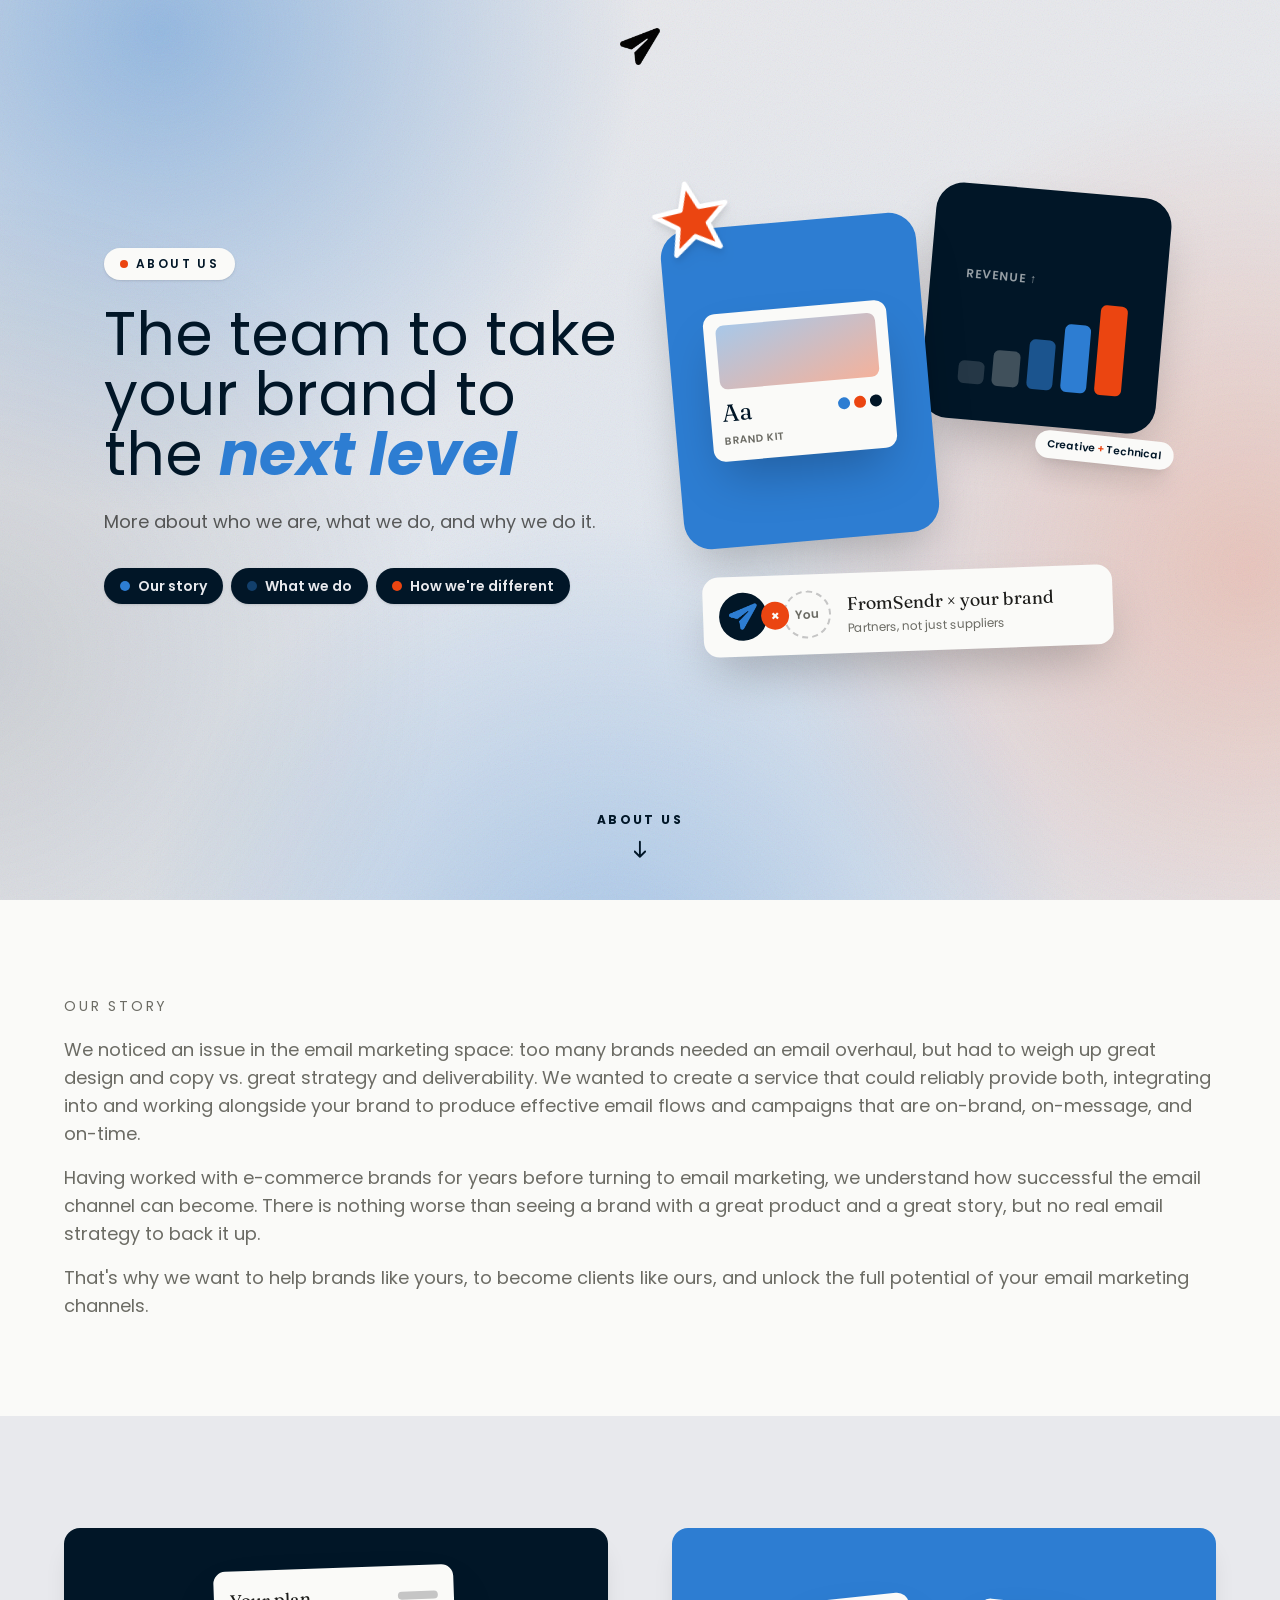
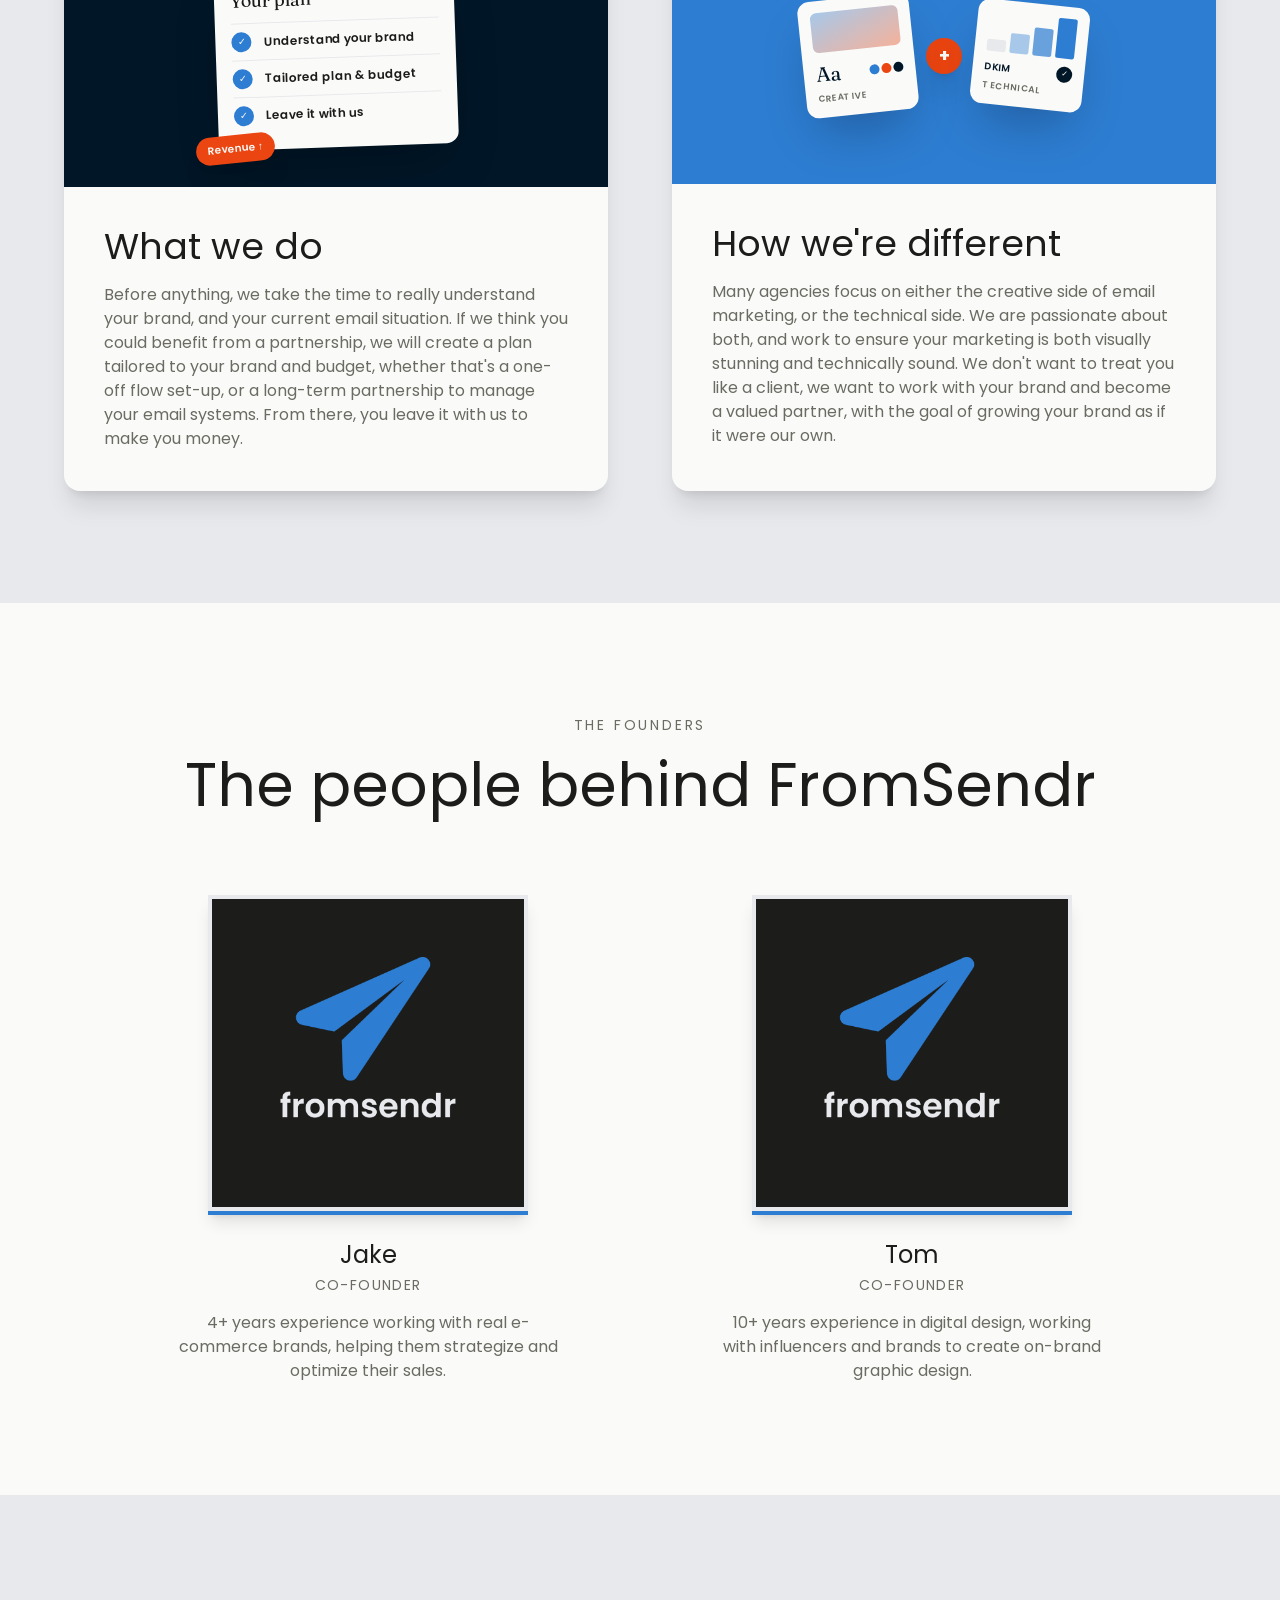
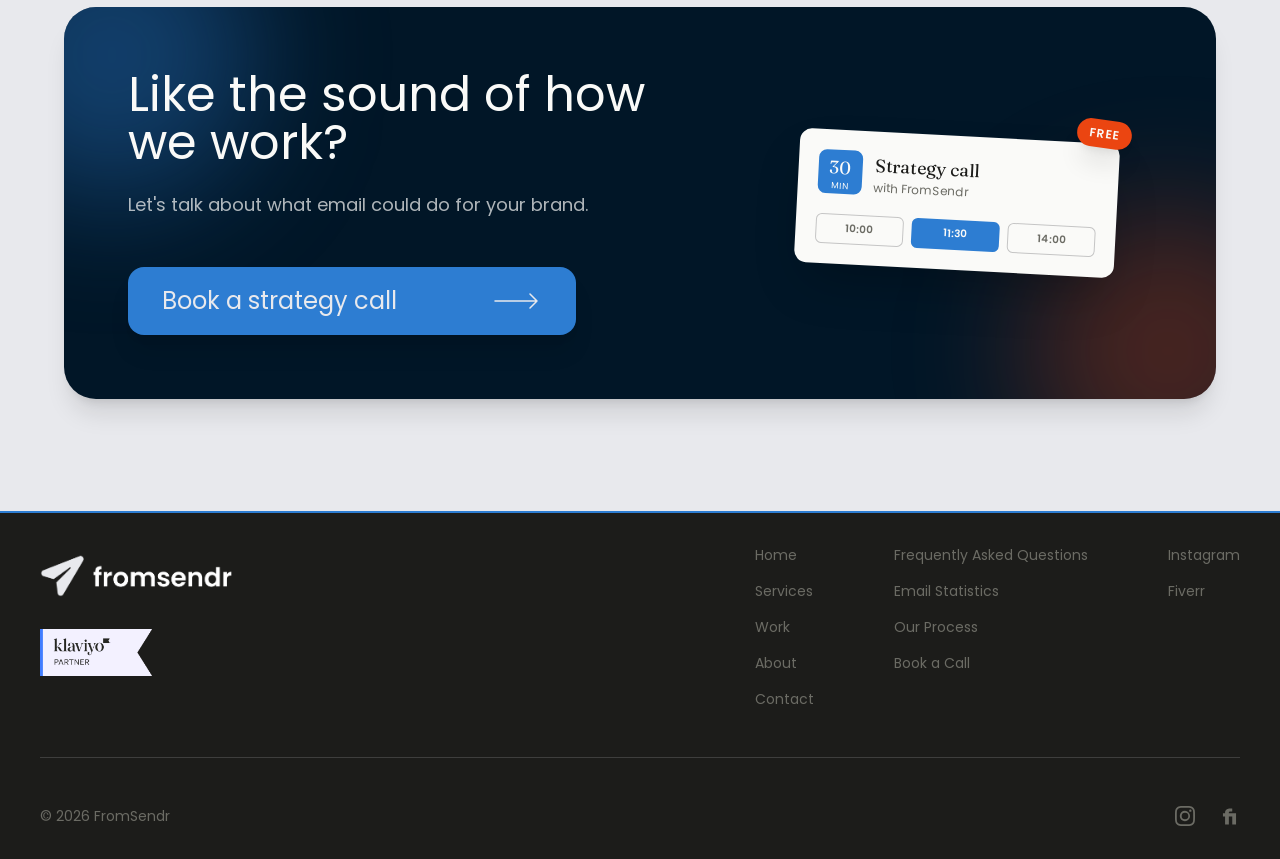
==== about.html @ eccfcfe0 "complete redesign!" ====
<!DOCTYPE html>
<html lang="en">
<head>
  <meta charset="UTF-8">
  <meta name="viewport" content="width=device-width, initial-scale=1.0">
  <link rel="icon" href="images/favicon-v3.png">
  <title>FromSendr | About Us</title>

  <link rel="preconnect" href="https://fonts.googleapis.com">
  <link rel="preconnect" href="https://fonts.gstatic.com" crossorigin>
  <link rel="stylesheet" href="styles.css">
  <link href="https://fonts.googleapis.com/css2?family=Fraunces:ital,opsz,wght@0,9..144,400;0,9..144,600;1,9..144,500&family=Inter:wght@400;500;600&display=swap" rel="stylesheet">
  <link href="https://fonts.googleapis.com/css2?family=Poppins:ital,wght@0,100;0,200;0,300;0,400;0,500;0,600;0,700;0,800;0,900;1,100;1,200;1,300;1,400;1,500;1,600;1,700;1,800;1,900&display=swap" rel="stylesheet">

  <!-- Built from tailwind.input.css + tailwind.config.js (see CLAUDE.md); must stay after styles.css -->
  <link rel="stylesheet" href="tailwind.css">
</head>

<body class="bg-platinum text-ink font-sans antialiased">

  <!-- Header + intro together fill the first screen (the intro takes the remaining height), then shrink as soon as the page scrolls (.hero-shrink, see styles.css/script.js) -->
  <div class="hero-shrink relative overflow-hidden flex flex-col">
  <!-- Animated aurora background, light variant in the brand colours (pure CSS, see .aurora/.aurora-brand in styles.css). Painted first (no z-index) so the later nav/intro sit on top without creating a stacking context (see .site-logo) -->
  <div class="aurora aurora-light aurora-brand" aria-hidden="true">
    <span class="aurora-blob aurora-blob-1"></span>
    <span class="aurora-blob aurora-blob-2"></span>
    <span class="aurora-blob aurora-blob-3"></span>
    <span class="aurora-blob aurora-blob-4"></span>
  </div>
  <!-- ========== NAV (same as index.html) ========== -->
  <!-- Only the logo shows by default; hovering it (or tapping, on touch) drops the nav panel down. See .site-logo/.site-nav in styles.css -->
  <a href="index.html" class="site-logo" aria-label="FromSendr home">
    <!-- The full wordmark, clipped to just the icon until the nav opens (see .site-logo-mark in styles.css) -->
    <span class="site-logo-mark"><img src="images/wordmark-platinum-nav.png" alt=""></span>
  </a>
  <nav id="site-nav" class="site-nav flex flex-col items-end gap-10 md:flex-row md:flex-wrap md:justify-center md:gap-x-16 md:gap-y-4 lg:gap-x-32 text-sm font-bold uppercase" aria-label="Main navigation">
    <a href="index.html" class="nav-link">Home</a>
    <a href="services.html" class="nav-link">Services</a>
    <a href="work.html" class="nav-link">Work</a>
    <a href="about.html" class="nav-link-selected">About</a>
    <a href="contact.html" class="nav-link">Contact</a>
  </nav>

  <!-- ========== INTRO ==========
    Split hero (same pattern as services.html): copy + jump links on the left, a static collage on
    the right (stacked below lg) about the creative + technical partnership. The jump links point at
    ids below; script.js collapses the hero before scrolling (see .hero-shrink).
  -->
  <section class="flex-1 flex items-center relative w-full mx-auto max-w-6xl px-6 md:px-10 pt-24 pb-28 md:pb-36">
    <div class="w-full grid gap-14 lg:grid-cols-2 lg:gap-10 items-center">
      <div>
        <p class="inline-flex items-center gap-2 bg-paper rounded-full px-4 py-2 text-xs font-semibold uppercase tracking-[0.2em] text-navy shadow">
          <span class="h-2 w-2 rounded-full bg-orange"></span>About us
        </p>
        <h1 class="mt-6 text-4xl sm:text-5xl lg:text-6xl leading-[1.1] text-navy">The team to take your brand to the <span class="text-blue font-bold italic">next level</span></h1>
        <p class="mt-6 text-ink/70 text-sm md:text-lg max-w-xl">
          More about who we are, what we do, and why we do it.
        </p>
        <nav class="mt-8 flex flex-wrap gap-2 text-platinum" aria-label="Jump to a section">
          <a href="#story" class="flex items-center gap-2 bg-navy rounded-full px-4 py-2 shadow text-xs md:text-sm font-semibold hover:shadow-lg transition-shadow"><span class="h-2.5 w-2.5 rounded-full bg-blue"></span>Our story</a>
          <a href="#what-we-do" class="flex items-center gap-2 bg-navy rounded-full px-4 py-2 shadow text-xs md:text-sm font-semibold hover:shadow-lg transition-shadow"><span class="h-2.5 w-2.5 rounded-full bg-blue/40"></span>What we do</a>
          <a href="#different" class="flex items-center gap-2 bg-navy rounded-full px-4 py-2 shadow text-xs md:text-sm font-semibold hover:shadow-lg transition-shadow"><span class="h-2.5 w-2.5 rounded-full bg-orange"></span>How we're different</a>
        </nav>
      </div>

      <!-- Collage: square box, pieces positioned in % so it scales with the column. Later pieces paint on top -->
      <div class="relative w-full max-w-md sm:max-w-lg mx-auto aspect-square" aria-hidden="true">
        <!-- Technical: navy tile with rising revenue bars -->
        <div class="absolute right-[2%] top-[4%] w-[46%] aspect-square flex flex-col justify-end gap-3 p-[7%] bg-navy rounded-[1.75rem] shadow-2xl rotate-[5deg]">
          <span class="text-[0.55rem] sm:text-xs font-semibold uppercase tracking-wider text-paper/60">Revenue &uarr;</span>
          <div class="flex items-end gap-1.5 sm:gap-2 h-[55%]">
            <span class="flex-1 h-[25%] rounded-md bg-paper/15"></span>
            <span class="flex-1 h-[40%] rounded-md bg-paper/25"></span>
            <span class="flex-1 h-[55%] rounded-md bg-blue/60"></span>
            <span class="flex-1 h-[75%] rounded-md bg-blue"></span>
            <span class="flex-1 h-full rounded-md bg-orange"></span>
          </div>
        </div>
        <!-- Creative: blue tile with a brand kit card -->
        <div class="absolute left-[2%] top-[10%] w-[50%] aspect-[4/5] flex items-center justify-center p-[7%] bg-blue rounded-[1.75rem] shadow-2xl rotate-[-5deg]">
          <div class="w-full bg-paper rounded-xl shadow-2xl p-3">
            <div class="h-12 sm:h-16 rounded-lg bg-gradient-to-br from-blue/40 to-orange/40"></div>
            <div class="flex items-center justify-between mt-2">
              <span class="font-display text-xl sm:text-2xl text-navy">Aa</span>
              <span class="flex gap-0.5 sm:gap-1">
                <span class="h-2.5 w-2.5 sm:h-3 sm:w-3 rounded-full bg-blue"></span>
                <span class="h-2.5 w-2.5 sm:h-3 sm:w-3 rounded-full bg-orange"></span>
                <span class="h-2.5 w-2.5 sm:h-3 sm:w-3 rounded-full bg-navy"></span>
              </span>
            </div>
            <span class="block mt-1 text-[0.55rem] sm:text-[0.65rem] font-semibold uppercase tracking-wider text-stone">Brand kit</span>
          </div>
        </div>
        <!-- The partnership: FromSendr x your brand -->
        <div class="absolute left-[8%] bottom-[6%] w-[80%] flex items-center gap-3 sm:gap-4 bg-paper rounded-2xl shadow-2xl p-3 sm:p-4 rotate-[-2deg]">
          <span class="flex items-center shrink-0">
            <span class="flex items-center justify-center h-9 w-9 sm:h-12 sm:w-12 rounded-full bg-navy overflow-hidden"><img src="images/favicon-v3.png" alt="" class="h-3/5 w-3/5 object-contain"></span>
            <span class="-mx-1.5 z-10 flex items-center justify-center h-6 w-6 sm:h-7 sm:w-7 rounded-full bg-orange text-paper text-sm font-bold">&times;</span>
            <span class="flex items-center justify-center h-9 w-9 sm:h-12 sm:w-12 rounded-full border-2 border-dashed border-silver text-[0.55rem] sm:text-xs font-semibold text-stone">You</span>
          </span>
          <span>
            <span class="block font-display text-sm sm:text-lg text-ink leading-tight">FromSendr &times; your brand</span>
            <span class="block text-[0.6rem] sm:text-xs text-stone mt-0.5">Partners, not just suppliers</span>
          </span>
        </div>
        <!-- Stickers -->
        <svg class="absolute left-[-2%] top-[2%] w-14 sm:w-20 rotate-[-12deg] drop-shadow-lg" viewBox="0 0 100 100">
          <path d="M50 4 61.8 35.3 95.1 36.6 69 57.4 78 89.4 50 71 22 89.4 31 57.4 4.9 36.6 38.2 35.3Z" fill="#EB4511" stroke="#fff" stroke-width="6" stroke-linejoin="round"/>
        </svg>
        <span class="absolute right-0 top-[52%] bg-paper text-navy text-[0.55rem] sm:text-[0.65rem] font-semibold rounded-full px-3 py-1.5 shadow-xl rotate-[6deg]">Creative <span class="text-orange">+</span> Technical</span>
      </div>
    </div>

    <!-- Scroll cue: sits at the bottom of the first screen -->
    <div class="hero-cue absolute bottom-6 md:bottom-10 left-1/2 -translate-x-1/2 flex flex-col items-center gap-3 text-navy font-bold" aria-hidden="true">
      <span class="text-xs uppercase tracking-[0.2em]">About us</span>
      <svg xmlns="http://www.w3.org/2000/svg" width="16" height="24" viewBox="0 0 16 24" fill="none" class="w-3 h-5 motion-safe:animate-bounce">
        <path d="M8 1V21M8 21L1 14M8 21L15 14" stroke="currentColor" stroke-width="2.5" stroke-linecap="round" stroke-linejoin="round"/>
      </svg>
    </div>
  </section>
  </div>

  <!-- ========== OUR STORY ========== -->
  <section id="story" data-reveal class="bg-paper px-6 md:px-10 py-16 md:py-24 text-left">
    <div class="mx-auto md:max-w-6xl">
      <p class="mb-5 text-sm uppercase tracking-[0.2em] text-stone">Our story</p>
      <div class="flex flex-col gap-4 text-stone text-sm md:text-lg leading-relaxed">
        <p>
          We noticed an issue in the email marketing space: too many brands needed an email overhaul, but had to weigh up great design and copy vs. great strategy and deliverability.
          We wanted to create a service that could reliably provide both, integrating into and working alongside your brand to produce effective email flows and campaigns that are on-brand, on-message, and on-time.
        </p>
        <p>
          Having worked with e-commerce brands for years before turning to email marketing, we understand how successful the email channel can become.
          There is nothing worse than seeing a brand with a great product and a great story, but no real email strategy to back it up.
        </p>
        <p>
          That's why we want to help brands like yours, to become clients like ours, and unlock the full potential of your email marketing channels.
        </p>
      </div>
    </div>
  </section>

  <!-- ========== WHAT WE DO / WHAT MAKES US DIFFERENT ==========
    Two cards (stacked on mobile) in the services.html style: a coloured panel with a small
    decorative illustration (built from divs), then the copy. Only the panel clips
    (overflow-hidden), so the sticker can still hang off the card's corner; it comes last
    so it paints above the panel.
  -->
  <section class="px-6 md:px-10 py-16 md:py-28">
    <div class="mx-auto max-w-6xl grid gap-10 md:grid-cols-2 md:gap-16">
      <div id="what-we-do" data-reveal class="scroll-mt-8 min-w-0 relative flex flex-col bg-paper rounded-2xl shadow-xl">
        <div class="relative flex items-center justify-center min-h-64 p-6 sm:p-10 bg-navy rounded-t-2xl overflow-hidden" aria-hidden="true">
          <div class="relative w-full max-w-[15rem]">
            <div class="bg-paper rounded-xl shadow-2xl p-4 rotate-[-2deg]">
              <div class="flex items-center justify-between mb-2">
                <span class="font-display text-lg text-ink">Your plan</span>
                <span class="h-2 w-10 rounded-full bg-silver"></span>
              </div>
              <div class="flex items-center gap-3 py-2 border-t border-platinum">
                <span class="flex items-center justify-center h-5 w-5 shrink-0 rounded-full bg-blue text-paper text-[0.6rem]">&check;</span>
                <span class="text-xs font-semibold text-ink">Understand your brand</span>
              </div>
              <div class="flex items-center gap-3 py-2 border-t border-platinum">
                <span class="flex items-center justify-center h-5 w-5 shrink-0 rounded-full bg-blue text-paper text-[0.6rem]">&check;</span>
                <span class="text-xs font-semibold text-ink">Tailored plan &amp; budget</span>
              </div>
              <div class="flex items-center gap-3 py-2 border-t border-platinum">
                <span class="flex items-center justify-center h-5 w-5 shrink-0 rounded-full bg-blue text-paper text-[0.6rem]">&check;</span>
                <span class="text-xs font-semibold text-ink">Leave it with us</span>
              </div>
            </div>
            <span class="absolute -left-5 -bottom-4 bg-orange text-paper text-[0.65rem] font-semibold rounded-full px-3 py-1.5 shadow-xl rotate-[-6deg]">Revenue &uarr;</span>
          </div>
        </div>
        <div class="p-8 md:p-10">
          <h2 class="text-2xl md:text-4xl mb-4">What we do</h2>
          <p class="text-stone text-sm md:text-base leading-relaxed">
            Before anything, we take the time to really understand your brand, and your current email situation.
            If we think you could benefit from a partnership, we will create a plan tailored to your brand and budget, whether that's a one-off flow set-up, or a long-term partnership to manage your email systems.
            From there, you leave it with us to make you money.
          </p>
        </div>
        <img src="images/stickers/verified-sticker.png" alt="" class="sticker">
      </div>
      <div id="different" data-reveal class="scroll-mt-8 min-w-0 relative flex flex-col bg-paper rounded-2xl shadow-xl">
        <div class="relative flex items-center justify-center min-h-64 p-6 sm:p-10 bg-blue rounded-t-2xl overflow-hidden" aria-hidden="true">
          <div class="relative flex items-center gap-2 sm:gap-3">
            <div class="w-24 sm:w-28 bg-paper rounded-xl shadow-2xl p-3 rotate-[-6deg]">
              <div class="h-10 rounded-md bg-gradient-to-br from-blue/40 to-orange/40"></div>
              <div class="flex items-center justify-between mt-2">
                <span class="font-display text-xl text-navy">Aa</span>
                <span class="flex gap-0.5">
                  <span class="h-2.5 w-2.5 rounded-full bg-blue"></span>
                  <span class="h-2.5 w-2.5 rounded-full bg-orange"></span>
                  <span class="h-2.5 w-2.5 rounded-full bg-navy"></span>
                </span>
              </div>
              <span class="block mt-1 text-[0.55rem] font-semibold uppercase tracking-wider text-stone">Creative</span>
            </div>
            <span class="flex items-center justify-center h-9 w-9 shrink-0 rounded-full bg-orange text-paper text-lg font-bold shadow-xl">+</span>
            <div class="w-24 sm:w-28 bg-paper rounded-xl shadow-2xl p-3 rotate-[6deg]">
              <div class="flex items-end gap-1 h-10">
                <span class="flex-1 h-3 rounded-sm bg-platinum"></span>
                <span class="flex-1 h-5 rounded-sm bg-blue/40"></span>
                <span class="flex-1 h-7 rounded-sm bg-blue/70"></span>
                <span class="flex-1 h-10 rounded-sm bg-blue"></span>
              </div>
              <div class="flex items-center justify-between mt-2">
                <span class="text-[0.6rem] font-semibold text-navy">DKIM</span>
                <span class="flex items-center justify-center h-4 w-4 rounded-full bg-navy text-paper text-[0.5rem]">&check;</span>
              </div>
              <span class="block mt-1 text-[0.55rem] font-semibold uppercase tracking-wider text-stone">Technical</span>
            </div>
          </div>
        </div>
        <div class="p-8 md:p-10">
          <h2 class="text-2xl md:text-4xl mb-4">How we're different</h2>
          <p class="text-stone text-sm md:text-base leading-relaxed">
            Many agencies focus on either the creative side of email marketing, or the technical side. We are passionate about both, and work to ensure your marketing is both visually stunning and technically sound.
            We don't want to treat you like a client, we want to work with your brand and become a valued partner, with the goal of growing your brand as if it were our own.
          </p>
        </div>
        <!-- Placeholder sticker: swap for <img src="images/stickers/..." alt="" class="sticker"> -->
        <svg class="sticker" viewBox="0 0 100 100" aria-hidden="true">
          <path d="M50 4 61.8 35.3 95.1 36.6 69 57.4 78 89.4 50 71 22 89.4 31 57.4 4.9 36.6 38.2 35.3Z" fill="#EB4511" stroke="#fff" stroke-width="6" stroke-linejoin="round"/>
        </svg>
      </div>
    </div>
  </section>

  <!-- ========== FOUNDERS ========== -->
  <section class="bg-paper px-6 md:px-10 py-16 md:py-28">
    <div class="mx-auto max-w-5xl">
      <div class="text-center mb-12 md:mb-20">
        <p data-reveal class="mb-5 text-sm uppercase tracking-[0.2em] text-stone">The founders</p>
        <h2 data-reveal class="text-3xl md:text-6xl">The people behind FromSendr</h2>
      </div>
      <div class="grid gap-12 md:grid-cols-2 md:gap-16">
        <div data-reveal class="text-center">
          <img src="images/pfp.png" alt="Jake, Co-Founder" class="w-full max-w-xs mx-auto border-b-4 shadow-lg border-blue aspect-square object-cover p-1 bg-platinum">
          <h3 class="text-xl md:text-2xl mt-6">Jake</h3>
          <p class="text-xs md:text-sm uppercase tracking-widest text-stone mt-1">Co-Founder</p>
          <p class="text-stone text-sm md:text-base leading-relaxed mt-4 max-w-sm mx-auto">
            4+ years experience working with real e-commerce brands, helping them strategize and optimize their sales.
          </p>
        </div>
        <div data-reveal class="text-center">
          <img src="images/pfp.png" alt="Tom, Co-Founder" class="w-full max-w-xs mx-auto border-b-4 shadow-lg border-blue aspect-square object-cover p-1 bg-platinum">
          <h3 class="text-xl md:text-2xl mt-6">Tom</h3>
          <p class="text-xs md:text-sm uppercase tracking-widest text-stone mt-1">Co-Founder</p>
          <p class="text-stone text-sm md:text-base leading-relaxed mt-4 max-w-sm mx-auto">
            10+ years experience in digital design, working with influencers and brands to create on-brand graphic design.
          </p>
        </div>
      </div>
    </div>
  </section>

  <!-- ========== CTA ==========
    Navy card (shared with about.html/services.html, keep in sync apart from the copy):
    text + button on one side, a decorative "booking" card on the other (stacked on mobile).
    The two soft glows are blurred spans clipped by the card's overflow-hidden.
  -->
  <section class="px-6 md:px-10 py-16 md:py-28">
    <div data-reveal class="relative mx-auto max-w-6xl grid gap-10 md:gap-12 md:grid-cols-[3fr_2fr] items-center px-5 py-8 md:p-16 bg-navy rounded-[2rem] shadow-xl overflow-hidden">
      <span class="absolute -top-24 -left-24 h-72 w-72 rounded-full bg-blue/40 blur-3xl" aria-hidden="true"></span>
      <span class="absolute -bottom-24 -right-24 h-72 w-72 rounded-full bg-orange/30 blur-3xl" aria-hidden="true"></span>
      <div class="relative flex flex-col items-center md:items-start text-center md:text-left">
        <h2 class="text-3xl md:text-5xl text-paper">Like the sound of how we work?</h2>
        <p class="text-sm md:text-lg text-paper/70 mt-4 md:mt-6 max-w-xl">Let's talk about what email could do for your brand.</p>
        <a href="contact.html" class="btn w-full max-w-md mt-10 md:mt-12 gap-4 md:gap-12">
          Book a strategy call
          <svg xmlns="http://www.w3.org/2000/svg" width="48" height="16" viewBox="0 0 48 16" fill="none" aria-hidden="true" class="btn-arrow">
            <path d="M1 8H43M43 8L36 1M43 8L36 15" stroke="currentColor" stroke-width="1.5" stroke-linecap="round" stroke-linejoin="round"/>
          </svg>
        </a>
      </div>
      <div class="relative w-full max-w-[13rem] md:max-w-xs mx-auto" aria-hidden="true">
        <div class="bg-paper rounded-xl shadow-2xl p-3 md:p-5 rotate-[3deg]">
          <div class="flex items-center gap-3">
            <span class="flex flex-col items-center justify-center h-11 w-11 rounded-lg bg-blue text-paper leading-none">
              <span class="font-display text-lg">30</span>
              <span class="text-[0.55rem] uppercase">min</span>
            </span>
            <span>
              <span class="block font-display text-lg text-ink">Strategy call</span>
              <span class="block text-xs text-stone">with FromSendr</span>
            </span>
          </div>
          <div class="grid grid-cols-3 gap-2 mt-5 text-[0.65rem] font-semibold text-center">
            <span class="rounded-md border border-silver text-stone py-1.5">10:00</span>
            <span class="rounded-md bg-blue text-paper py-1.5">11:30</span>
            <span class="rounded-md border border-silver text-stone py-1.5">14:00</span>
          </div>
        </div>
        <span class="absolute -right-3 -top-3 md:-right-4 md:-top-4 bg-orange text-paper text-[0.6rem] md:text-xs font-semibold uppercase tracking-wider rounded-full px-2.5 md:px-3 py-1 md:py-1.5 shadow-xl rotate-[8deg]">Free</span>
      </div>
    </div>
  </section>

  <!-- ========== FOOTER (same as index.html) ========== -->
  <footer class="mx-auto px-6 md:px-10 py-8 text-sm bg-ink border-t-2 border-blue text-stone flex flex-col gap-12">
    <div class="flex justify-between">
      <div class="flex flex-col justify-start gap-8">
        <img src="images/wordmark-platinum.png" alt="FromSendr" class="w-24 sm:w-32 md:w-48">
        <img src="images/klaviyo-partner.png" alt="Klaviyo Partner" class="w-14 sm:w-20 md:w-28">
      </div>
      <div class="flex justify-end gap-20">
        <div class="flex flex-col gap-4 text-xs text-right md:text-left md:text-sm">
          <a href="index.html" class="footer-link">Home</a>
          <a href="services.html" class="footer-link">Services</a>
          <a href="work.html" class="footer-link">Work</a>
          <a href="about.html" class="footer-link">About</a>
          <a href="contact.html" class="footer-link">Contact</a>
        </div>
        <div class="hidden md:flex flex-col gap-4 text-xs md:text-sm">
          <a href="services.html#faq" class="footer-link">Frequently Asked Questions</a>
          <a href="index.html#statistics" class="footer-link">Email Statistics</a>
          <a href="services.html#process" class="footer-link">Our Process</a>
          <a href="contact.html#booking" class="footer-link">Book a Call</a>
        </div>
        <div class="hidden lg:flex flex-col gap-4 text-xs md:text-sm">
          <a href="https://www.instagram.com/fromsendr/" target="_blank" rel="noopener noreferrer" class="footer-link">Instagram</a>
          <a href="https://www.fiverr.com/fromsendr" target="_blank" rel="noopener noreferrer" class="footer-link">Fiverr</a>
        </div>
      </div>
    </div>
    <div class="h-[1px] bg-silver/20"></div>
    <div class="flex justify-between">
      <span>© 2026 FromSendr</span>
      <div class="flex gap-6">
        <a href="https://www.instagram.com/fromsendr/" target="_blank" rel="noopener noreferrer" class="footer-link" id="Instagram" title="Instagram" aria-label="FromSendr on Instagram">
          <svg xmlns="http://www.w3.org/2000/svg" width="20" height="20" fill="currentColor" class="fill-stone" viewBox="0 0 16 16">
            <path d="M8 0C5.829 0 5.556.01 4.703.048 3.85.088 3.269.222 2.76.42a3.9 3.9 0 0 0-1.417.923A3.9 3.9 0 0 0 .42 2.76C.222 3.268.087 3.85.048 4.7.01 5.555 0 5.827 0 8.001c0 2.172.01 2.444.048 3.297.04.852.174 1.433.372 1.942.205.526.478.972.923 1.417.444.445.89.719 1.416.923.51.198 1.09.333 1.942.372C5.555 15.99 5.827 16 8 16s2.444-.01 3.298-.048c.851-.04 1.434-.174 1.943-.372a3.9 3.9 0 0 0 1.416-.923c.445-.445.718-.891.923-1.417.197-.509.332-1.09.372-1.942C15.99 10.445 16 10.173 16 8s-.01-2.445-.048-3.299c-.04-.851-.175-1.433-.372-1.941a3.9 3.9 0 0 0-.923-1.417A3.9 3.9 0 0 0 13.24.42c-.51-.198-1.092-.333-1.943-.372C10.443.01 10.172 0 7.998 0zm-.717 1.442h.718c2.136 0 2.389.007 3.232.046.78.035 1.204.166 1.486.275.373.145.64.319.92.599s.453.546.598.92c.11.281.24.705.275 1.485.039.843.047 1.096.047 3.231s-.008 2.389-.047 3.232c-.035.78-.166 1.203-.275 1.485a2.5 2.5 0 0 1-.599.919c-.28.28-.546.453-.92.598-.28.11-.704.24-1.485.276-.843.038-1.096.047-3.232.047s-2.39-.009-3.233-.047c-.78-.036-1.203-.166-1.485-.276a2.5 2.5 0 0 1-.92-.598 2.5 2.5 0 0 1-.6-.92c-.109-.281-.24-.705-.275-1.485-.038-.843-.046-1.096-.046-3.233s.008-2.388.046-3.231c.036-.78.166-1.204.276-1.486.145-.373.319-.64.599-.92s.546-.453.92-.598c.282-.11.705-.24 1.485-.276.738-.034 1.024-.044 2.515-.045zm4.988 1.328a.96.96 0 1 0 0 1.92.96.96 0 0 0 0-1.92m-4.27 1.122a4.109 4.109 0 1 0 0 8.217 4.109 4.109 0 0 0 0-8.217m0 1.441a2.667 2.667 0 1 1 0 5.334 2.667 2.667 0 0 1 0-5.334"/>
          </svg>
        </a>
        <a href="https://www.fiverr.com/fromsendr" target="_blank" rel="noopener noreferrer" class="footer-link" id="Fiverr" title="Fiverr" aria-label="FromSendr on Fiverr">
          <svg width="21" height="21" fill="currentColor" class="fill-stone" viewBox="0 0 192 192" xmlns="http://www.w3.org/2000/svg">
            <path d="M0 0h192v192H0z" style="fill:none"/>
            <path d="M121.1 170h34.75V67.04H90.21v-7.72s0-9.01 9.01-9.01h21.88V22H99.22s-43.76 0-43.76 37.32v7.72h-19.3v28.31h19.3v74.64h34.75V95.36h30.89V170Z"/>
          </svg>
        </a>
      </div>
    </div>
  </footer>

  <script src="script.js"></script>
</body>
</html>
---- styles.css ----
:root {
    --color-ink: #1C1C1A;
    --color-paper: #FDFDFD;
    --color-stone: #6B6B64;
    --color-paperdark: #EFEFEA;
    --color-blue: #2D7DD2;
    --color-platinum: #E8E9ED;
    --color-silver: #C5C5C5;
    --color-navy: #011627;
    --color-orange: #EB4511;
}

*,
*:before,
*:after {
    padding: 0;
    margin: 0;
    box-sizing: border-box;
}

/* Site nav: only the logo is visible by default, fixed top-centre. The logo is
   white and blends with `difference`, so it always renders as the inverse of
   whatever is behind it. That only works while nothing between it and <body>
   creates a stacking context (transform, filter, opacity, isolation, z-index),
   which is also why the panel is a sibling of the logo rather than a wrapper. */
.site-logo {
    position: fixed;
    top: 1rem;
    left: 50%;
    z-index: 50;
    transform: translateX(-50%);
    padding: 0.75rem;
    mix-blend-mode: difference;
}

/* Logo -> wordmark: the image is the whole wordmark (icon on the left), and this
   box clips it to the icon's width. Opening the nav widens the box to reveal
   the name. --logo-size is the icon's width; the ratios come from the image
   (614x128, icon 137px wide). overflow: hidden doesn't create a stacking
   context, so the logo's blend mode still works. */
.site-logo-mark {
    --logo-size: 2rem;
    display: block;
    width: var(--logo-size);
    overflow: hidden;
    transition: width 0.25s ease;
}

.site-logo-mark img {
    /* Override Tailwind preflight's max-width: 100%, which would shrink it into the clip */
    max-width: none;
    height: calc(var(--logo-size) * 128 / 137);
    width: auto;
}

@media (min-width: 768px) {
    .site-logo-mark {
        --logo-size: 2.5rem;
    }
}

/* Expanded whenever the panel is open (same triggers as the .site-nav rules
   below). :has() lets the logo react to its later sibling. */
.site-logo:focus-visible .site-logo-mark,
.site-logo:has(~ .site-nav:focus-within) .site-logo-mark,
.site-logo:has(~ .site-nav.is-open) .site-logo-mark {
    width: calc(var(--logo-size) * 614 / 137);
    transition-duration: 0.35s;
}

@media (hover: hover) {
    .site-logo:hover .site-logo-mark,
    .site-logo:has(~ .site-nav:hover) .site-logo-mark {
        width: calc(var(--logo-size) * 614 / 137);
        transition-duration: 0.35s;
    }
}

@media (prefers-reduced-motion: reduce) {
    .site-logo-mark {
        transition: none !important;
    }
}

.site-nav {
    position: fixed;
    top: 0;
    left: 0;
    right: 0;
    z-index: 40;
    /* Top padding clears the logo, so the links sit centred just below it */
    padding: 6.5rem 1.5rem 2rem;
    background-color: var(--color-navy);
    transform: translateY(-100%);
    visibility: hidden;
    /* Closing waits briefly, so a slightly slow move off the logo doesn't drop it */
    transition: transform 0.1s ease, visibility 0s linear 0.5s;
}

/* Mobile (below Tailwind's md): logo sits top-right, and the panel is a
   full-height drawer that slides in from the right. It only goes full width on
   very narrow screens. Right padding lines the links up with the logo's right
   edge (1rem offset + 0.75rem padding). */
@media (max-width: 767px) {
    .site-logo {
        left: auto;
        right: 1rem;
        transform: none;
    }

    .site-nav {
        bottom: 0;
        left: auto;
        width: max(min(75vw, 18rem), min(100vw, 14rem));
        padding: 5.5rem 1.75rem 2rem;
        text-align: right;
        transform: translateX(100%);
    }

    /* Dims the rest of the page while open: a huge shadow spread instead of a
       separate backdrop element (script.js catches taps on the dimmed area) */
    .site-nav.is-open {
        box-shadow: 0 0 0 100vmax rgb(0 0 0 / 0.5);
    }
}

/* The panel covers the logo's area when open, so the pointer moves from logo
   to panel without a gap and :hover carries over. Hover is gated to real
   hover devices so a tap doesn't leave it stuck open; touch uses .is-open. */
@media (hover: hover) {
    .site-logo:hover ~ .site-nav,
    .site-nav:hover {
        transform: none;
        visibility: visible;
        transition: transform 0.35s ease, visibility 0s;
    }
}

.site-logo:focus-visible ~ .site-nav,
.site-nav:focus-within,
.site-nav.is-open {
    transform: none;
    visibility: visible;
    transition: transform 0.35s ease, visibility 0s;
}

@media (prefers-reduced-motion: reduce) {
    .site-nav,
    .site-nav.is-open,
    .site-nav:focus-within,
    .site-logo:focus-visible ~ .site-nav {
        transition: visibility 0s;
    }

    @media (hover: hover) {
        .site-logo:hover ~ .site-nav,
        .site-nav:hover {
            transition: visibility 0s;
        }
    }
}

.footer-link {
    position: relative;
    color: var(--color-stone);
}

.footer-link:hover {
    color: var(--color-platinum);
    transition: all 0.2s ease;
}

.nav-link {
    position: relative;
    color: var(--color-silver);
}

.nav-link:after {
    content: "";
    position: absolute;
    width: 0;
    height: 2px;
    background-color: var(--color-blue);
    left: 0;
    bottom: -8px;
    transition: 0.2s;
}

.nav-link:hover {
    color: var(--color-platinum);
    transition: all 0.2s ease;
}

.nav-link:hover:after {
    width: 100%;

}

.nav-link-selected {
    position: relative;
    color: var(--color-platinum);
}

.nav-link-selected:after {
    content: "";
    position: absolute;
    width: 100%;
    height: 2px;
    background-color: var(--color-blue);
    opacity: 0.4;
    left: 0;
    bottom: -8px;
}

/* Buttons: every CTA uses .btn (plus a colour variant like .btn-hero if needed).
   Colours come from the --btn-* variables, so a variant only overrides those.
   Base rules use `html body :where(.btn)`: two element selectors (0,0,2) beat
   Tailwind's preflight reset (`* { border-width: 0 }`, `a { color: inherit }`)
   whatever order the stylesheets load in, but any single Tailwind utility on the
   element (width, margins, padding, hidden md:flex...) still wins. */
.btn {
    --btn-color: var(--color-platinum);
    --btn-bg: var(--color-blue);
    --btn-border: transparent;
    --btn-fill: var(--color-platinum);
    --btn-hover-color: var(--color-navy);
}

html body :where(.btn) {
    position: relative;
    isolation: isolate;
    display: inline-flex;
    align-items: center;
    justify-content: space-between;
    gap: 3rem;
    padding: 1rem 1.5rem;
    border: 2px solid var(--btn-border);
    border-radius: 1rem;
    background-color: var(--btn-bg);
    color: var(--btn-color);
    /* Tailwind's shadow-xl */
    box-shadow: 0 20px 25px -5px rgb(0 0 0 / 0.1), 0 8px 10px -6px rgb(0 0 0 / 0.1);
    font-family: "Poppins", sans-serif;
    font-size: 1rem;
    line-height: 1.5rem;
    text-align: left;
    transition: color 0.3s ease;
}

/* Fill slides in from the left on hover, then exits to the right on hover-out */
html body :where(.btn)::before {
    content: "";
    position: absolute;
    inset: 0;
    z-index: -1;
    background-color: var(--btn-fill);
    border-radius: 0.85rem;
    transform: scaleX(0);
    transform-origin: right;
    transition: transform 0.3s ease;
}

html body :where(.btn:focus-visible) {
    color: var(--btn-hover-color);
}

html body :where(.btn:focus-visible)::before {
    transform: scaleX(1);
    transform-origin: left;
}

/* Hover gated to real hover devices, so a tap doesn't leave the fill stuck on */
@media (hover: hover) {
    html body :where(.btn:hover) {
        color: var(--btn-hover-color);
        transition: color 0.1s ease;
    }

    html body :where(.btn:hover)::before {
        transform: scaleX(1);
        transform-origin: left;
    }
}

/* The trailing arrow SVG inside a .btn */
:where(.btn-arrow) {
    flex-shrink: 0;
    width: 2rem;
    height: 0.75rem;
}

@media (min-width: 768px) {
    html body :where(.btn) {
        padding: 1rem 2rem;
        font-size: 1.5rem;
        line-height: 2rem;
    }

    :where(.btn-arrow) {
        width: 3rem;
        height: 1rem;
    }
}

@media (max-width: 767px) {
    .footer-link:hover {
        color: var(--color-platinum);
        transition: none;
    }

    .nav-link:hover {
        color: var(--color-platinum);
        transition: none;
    }

    .nav-link:after {
        width: 0;
    }

    .nav-link:hover:after {
        width: 0;
        transition: none;
    }
}

/* Index/work/about hero: fills the first screen, then shrinks as soon as the page is scrolled
   at all (script.js adds .is-collapsed), pulling the next section up. min-height rather
   than height so the content still fits on short phones. */
.hero-shrink {
    min-height: 100vh;
    min-height: 100svh;
    transition: min-height 0.9s cubic-bezier(0.16, 1, 0.3, 1);
}

.hero-shrink.is-collapsed {
    min-height: 65vh;
    min-height: 80svh;
}

/* Contact page: the hero only needs to introduce the booking widget, so it starts shorter */
.hero-short {
    min-height: 75vh;
    min-height: 75svh;
}

.hero-short.is-collapsed {
    min-height: 60vh;
    min-height: 60svh;
}

/* Browser scroll anchoring would "correct" the shrink by scrolling back up, cancelling it */
html:has(.hero-shrink) {
    overflow-anchor: none;
}

.hero-cue {
    transition: opacity 0.3s;
}

.hero-shrink.is-collapsed .hero-cue {
    opacity: 0;
}

/* Backgrounds inside a shrinking hero (index photo, work/about aurora): at least screen-height
   and centred, so the hero's overflow-hidden crops them as it shrinks rather than
   squashing them. min-height keeps them covering a hero that's taller than the screen,
   and its +2px overhangs each edge by 1px so sub-pixel rounding of the centring can't
   leave a hairline gap at the top. */
.hero-bg,
.hero-shrink > .aurora {
    position: absolute;
    inset: 50% 0 auto;
    height: 100vh;
    height: 100svh;
    min-height: calc(100% + 2px);
    translate: 0 -50%;
}

/* Index hero photo, washed out towards white so its colours don't compete with the text.
   Sizing/position is shared with the work aurora, above. */
.hero-bg {
    background:
        radial-gradient(ellipse at 15% 0%, rgb(45 125 210 / 0.3), transparent 60%),
        radial-gradient(ellipse at 95% 100%, rgb(235 69 17 / 0.14), transparent 55%),
        linear-gradient(rgb(232 233 237 / 0.55), rgb(232 233 237 / 0.97)),
        url("images/hero-bg.png") center / cover no-repeat;
    filter: saturate(0.85);
}

/* Scroll-linked charts: --progress (0 to 1) is set per chart in script.js */
.return-donut {
    /* 36/37 of the ring is the return; the remaining sliver is the $1 invested */
    background: conic-gradient(var(--color-blue) calc(var(--progress, 0) * 350.27deg), var(--color-platinum) 0);
}

.share-bar-fill {
    width: calc(var(--progress, 0) * var(--target));
}

/* Slide-up reveal for [data-reveal] (triggered by script.js). The element is moved
   down by its own height and clipped at its resting bottom edge, so it slides up out
   of that edge without fading. The clip is in the element's own (moving) coordinates,
   so the bottom inset shrinks in step with the translate to keep that edge fixed; it
   ends slightly negative so shadows aren't cut off. Uses `translate` rather than
   `transform` so it doesn't clash with hover transforms like .email-preview's.
   The hidden state only applies once JS adds .reveal-ready, so without JS (or with
   reduced motion) everything just shows. */
[data-reveal].reveal-ready {
    translate: 0 100%;
    clip-path: inset(0 0 100% 0);
}

/* The transition lives only on the revealed state, so applying the hidden state is
   instant (otherwise it would animate down, and script.js's transitionend cleanup
   would fire early and undo the whole thing). */
[data-reveal].reveal-ready.is-revealed {
    translate: 0 0;
    clip-path: inset(-4rem);
    transition:
        translate 0.6s cubic-bezier(0.16, 1, 0.3, 1) var(--reveal-delay, 0s),
        clip-path 0.6s cubic-bezier(0.16, 1, 0.3, 1) var(--reveal-delay, 0s);
}

/* Sticker: a small image slapped over a card's top-right corner, with about a
   third of it on the card and the rest hanging off. The card needs `relative`.
   On mobile it's smaller and hangs off less to the side, so it stays inside the
   page's 1.5rem gutter and can't cause horizontal scroll.
   Inside a [data-reveal] card it stays hidden during the card's clipped slide-up
   (the clip would cut it off) and slaps on with a bounce once script.js drops the
   reveal classes. Uses `scale`/`rotate` rather than `transform` so the two
   states and the hover wiggle don't overwrite each other. */
.sticker {
    --sticker-size: 4.5rem;
    --sticker-rotate: 12deg;
    position: absolute;
    top: calc(var(--sticker-size) * -2 / 6);
    right: -1rem;
    width: var(--sticker-size);
    height: var(--sticker-size);
    rotate: var(--sticker-rotate);
    filter: drop-shadow(0 6px 10px rgb(0 0 0 / 0.18));
    pointer-events: none;
    transition:
        scale 0.35s cubic-bezier(0.34, 1.56, 0.64, 1),
        rotate 0.35s cubic-bezier(0.34, 1.56, 0.64, 1),
        opacity 0.15s ease;
}

@media (min-width: 768px) {
    .sticker {
        --sticker-size: 7rem;
        right: calc(var(--sticker-size) * -2 / 5);
    }
}

[data-reveal].reveal-ready .sticker {
    opacity: 0;
    scale: 1.6;
    rotate: calc(var(--sticker-rotate) - 25deg);
}

@media (hover: hover) {
    :hover > .sticker {
        rotate: calc(var(--sticker-rotate) + 10deg);
        scale: 1.08;
    }
}

/* Work page: cropped email preview with a fade-out, so long emails stay card-sized */
.email-preview {
    position: relative;
    display: block;
    height: 28rem;
    background-color: var(--color-silver);
    border-radius: 1.2rem;
    overflow: hidden;
    cursor: pointer;
    transition: transform 0.2s ease;
    padding: 8px;
}

.email-preview:hover {
    transform: scale(1.02);
}

.email-preview img {
    width: 100%;
    border-radius: 0.7rem;
    display: block;
}

.email-preview:after {
    content: "";
    position: absolute;
    inset: auto 0 0 0;
    height: 40%;
    background: linear-gradient(to bottom, transparent, var(--color-platinum));
    pointer-events: none;
}

.email-preview-cta {
    position: absolute;
    left: 50%;
    bottom: 1.25rem;
    z-index: 1;
    transform: translateX(-50%);
    padding: 0.6rem 1.25rem;
    border-radius: 0.5rem;
    background: var(--color-navy);
    color: var(--color-platinum);
    font-size: 0.875rem;
    white-space: nowrap;
    transition: all 0.2s ease;
}

.email-preview-cta:hover {
    background: var(--color-blue);
}

/* Placeholder email until real screenshots exist: header bar, hero block, text lines.
   The -orange/-stone/-dark modifiers only swap the colour variables, for variety in the grid and marquee. */
.email-skeleton {
    --sk-head: #B9D3EF;
    --sk-hero: var(--color-blue);
    --sk-line: var(--color-platinum);
    --sk-bg: var(--color-paper);
    height: 100%;
    min-height: 28rem;
    border-radius: 0.7rem;
    background:
        linear-gradient(var(--sk-head), var(--sk-head)) 10% 4% / 30% 1.5rem no-repeat,
        linear-gradient(var(--sk-hero), var(--sk-hero)) 10% 16% / 80% 10rem no-repeat,
        repeating-linear-gradient(var(--sk-line) 0 0.6rem, transparent 0.6rem 1.4rem) 10% 60% / 80% 12rem no-repeat,
        var(--sk-bg);
}

.email-skeleton-orange {
    --sk-head: var(--color-navy);
    --sk-hero: var(--color-orange);
}

.email-skeleton-stone {
    --sk-head: var(--color-stone);
    --sk-hero: #B9D3EF;
}

.email-skeleton-dark {
    --sk-head: var(--color-platinum);
    --sk-hero: var(--color-blue);
    --sk-line: #1E3346;
    --sk-bg: var(--color-navy);
}

.email-skeleton-full {
    min-height: 90rem;
}

/* Work page: continuously scrolling strip of email design thumbnails.
   The mask fades the cards out at both screen edges instead of cutting them off. */
.marquee {
    width: 100%;
    -webkit-mask-image: linear-gradient(to right, transparent, #000 8%, #000 92%, transparent);
    mask-image: linear-gradient(to right, transparent, #000 8%, #000 92%, transparent);
}

.marquee-track {
    display: flex;
    align-items: flex-start;
    gap: 0.8rem;
    width: max-content;
    will-change: transform;
    /* Position driven by script.js (rAF), not a CSS animation: a JS-tracked
       offset can be paused/resumed any number of times with no drift or
       restart, which a CSS animation-play-state toggle can't guarantee
       across browsers, especially under mobile's sticky-:hover-on-tap. */
}

.marquee-card {
    position: relative;
    flex: 0 0 auto;
    width: 9rem;
    height: 16rem;
    border-radius: 1rem;
    overflow-y: auto;
    overflow-x: hidden;
    background: rgb(253 253 253 / 0.12);
    padding: 4px;
    scrollbar-width: thin;
    scrollbar-color: var(--color-blue) transparent;
}

.marquee-card::-webkit-scrollbar {
    width: 4px;
}

.marquee-card::-webkit-scrollbar-track {
    background: transparent;
}

.marquee-card::-webkit-scrollbar-thumb {
    background: var(--color-blue);
}

.marquee-card-fill {
    width: 100%;
    border-radius: 0.7rem;
}

@media (min-width: 768px) {
    .marquee-card {
        width: 16rem;
        height: 30rem;
        padding: 6px;
    }
}

@media (prefers-reduced-motion: reduce) {
    .marquee-track {
        gap: 1rem;
    }
}

/* Work page hero: slowly drifting "aurora" of brand-colour glows (replaced the background video).
   Each blob is a soft radial gradient (cheaper than filter: blur) and only its transform is
   animated, so it stays on the compositor. Blob colour/position/path/speed are per-blob variables. */
.aurora {
    position: absolute;
    inset: 0;
    overflow: hidden;
    background: radial-gradient(ellipse at 50% 110%, #2a303b, #101112 70%);
    pointer-events: none;
}

.aurora-blob {
    position: absolute;
    width: 75vmax;
    height: 75vmax;
    border-radius: 50%;
    background: radial-gradient(closest-side, var(--blob-color), transparent);
    will-change: transform;
    animation: aurora-drift var(--blob-duration) ease-in-out var(--blob-delay) infinite alternate;
}

.aurora-blob-1 { --blob-color: rgba(127, 152, 190, 0.55); top: -35vmax; left: -25vmax;  --blob-duration: 22s; --blob-delay: -6s;  --blob-to: 30vw, 20vh;  --blob-scale: 1.15; }
.aurora-blob-2 { --blob-color: rgba(130, 160, 206, 0.35); top: 10vh;    right: -35vmax; --blob-duration: 27s; --blob-delay: -14s; --blob-to: -35vw, -15vh; --blob-scale: 0.9; }
.aurora-blob-3 { --blob-color: rgba(153, 176, 211, 0.3); bottom: -45vmax; left: 10vw;  --blob-duration: 31s; --blob-delay: -3s;  --blob-to: 20vw, -25vh; --blob-scale: 1.25; }
.aurora-blob-4 { --blob-color: rgba(64, 94, 139, 0.6);   top: 20vh;    left: -40vmax;  --blob-duration: 25s; --blob-delay: -19s; --blob-to: 45vw, -10vh; --blob-scale: 1.1; }

/* Light variant (about page, dark text on top): paper base with paler, softer glows */
.aurora-light {
    background: radial-gradient(ellipse at 50% 110%, #E4EBE3, #FAFAF8 70%);
}

.aurora-light .aurora-blob-1 { --blob-color: rgba(117, 150, 199, 0.781); }
.aurora-light .aurora-blob-2 { --blob-color: rgba(122, 154, 214, 0.699); }
.aurora-light .aurora-blob-3 { --blob-color: rgba(168, 196, 233, 0.8); }
.aurora-light .aurora-blob-4 { --blob-color: rgba(112, 152, 204, 0.438); }

/* Brand variant (add to .aurora-light, services hero): the glows in the site palette
   (blue, orange, navy) on a platinum base, to match the coloured panels further down */
.aurora-brand {
    background: radial-gradient(ellipse at 50% 110%, #DCE6F2, #E8E9ED 70%);
}

.aurora-brand .aurora-blob-1 { --blob-color: rgba(45, 125, 210, 0.45); }
.aurora-brand .aurora-blob-2 { --blob-color: rgba(235, 69, 17, 0.22); }
.aurora-brand .aurora-blob-3 { --blob-color: rgba(45, 125, 210, 0.3); }
.aurora-brand .aurora-blob-4 { --blob-color: rgba(1, 22, 39, 0.12); }

.aurora-light::after {
    opacity: 0.08;
}

@keyframes aurora-drift {
    from { transform: translate(0, 0) scale(1); }
    to   { transform: translate(var(--blob-to)) scale(var(--blob-scale)); }
}

/* Film grain on top so the gradients don't band and the surface feels less flat */
.aurora::after {
    content: "";
    position: absolute;
    inset: 0;
    opacity: 0.12;
    background-image: url("data:image/svg+xml,%3Csvg xmlns='http://www.w3.org/2000/svg' width='200' height='200'%3E%3Cfilter id='n'%3E%3CfeTurbulence type='fractalNoise' baseFrequency='0.85' numOctaves='3' stitchTiles='stitch'/%3E%3C/filter%3E%3Crect width='100%25' height='100%25' filter='url(%23n)'/%3E%3C/svg%3E");
}

@media (prefers-reduced-motion: reduce) {
    .aurora-blob {
        animation: none;
    }
}
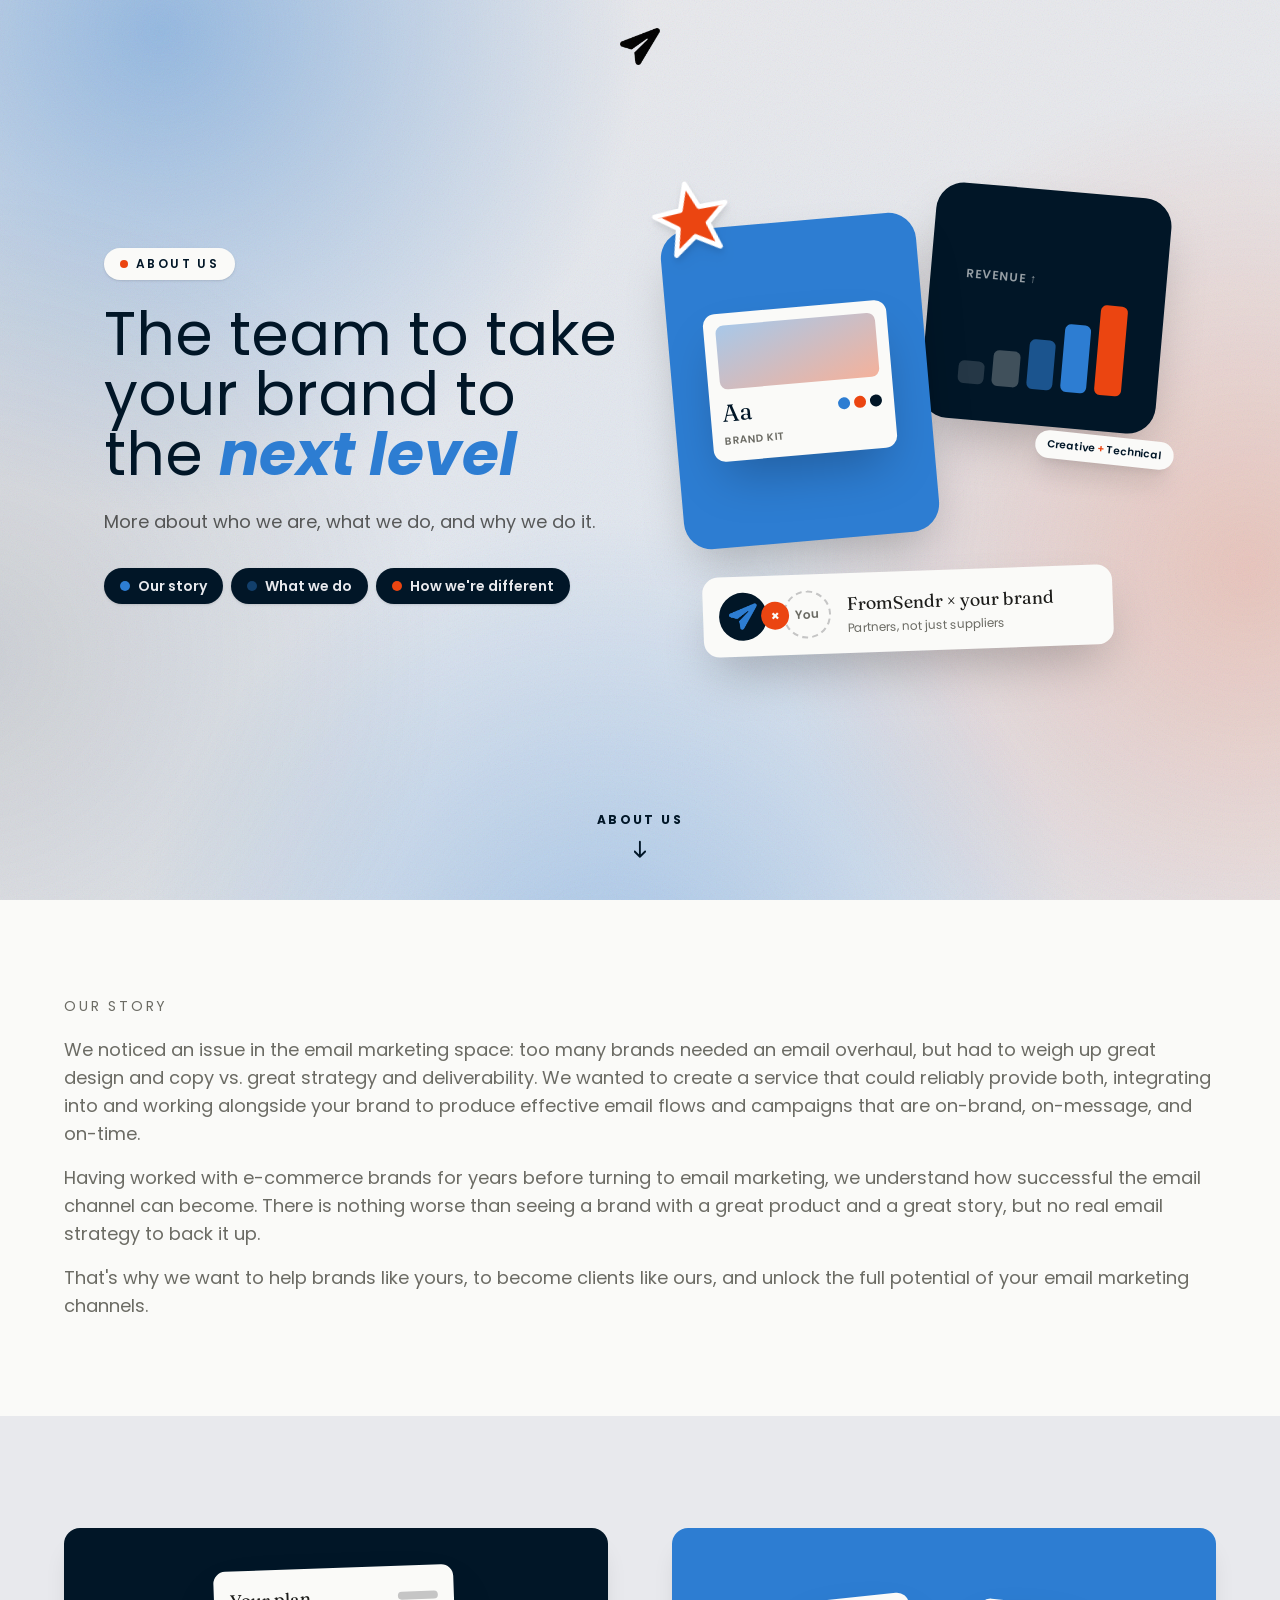
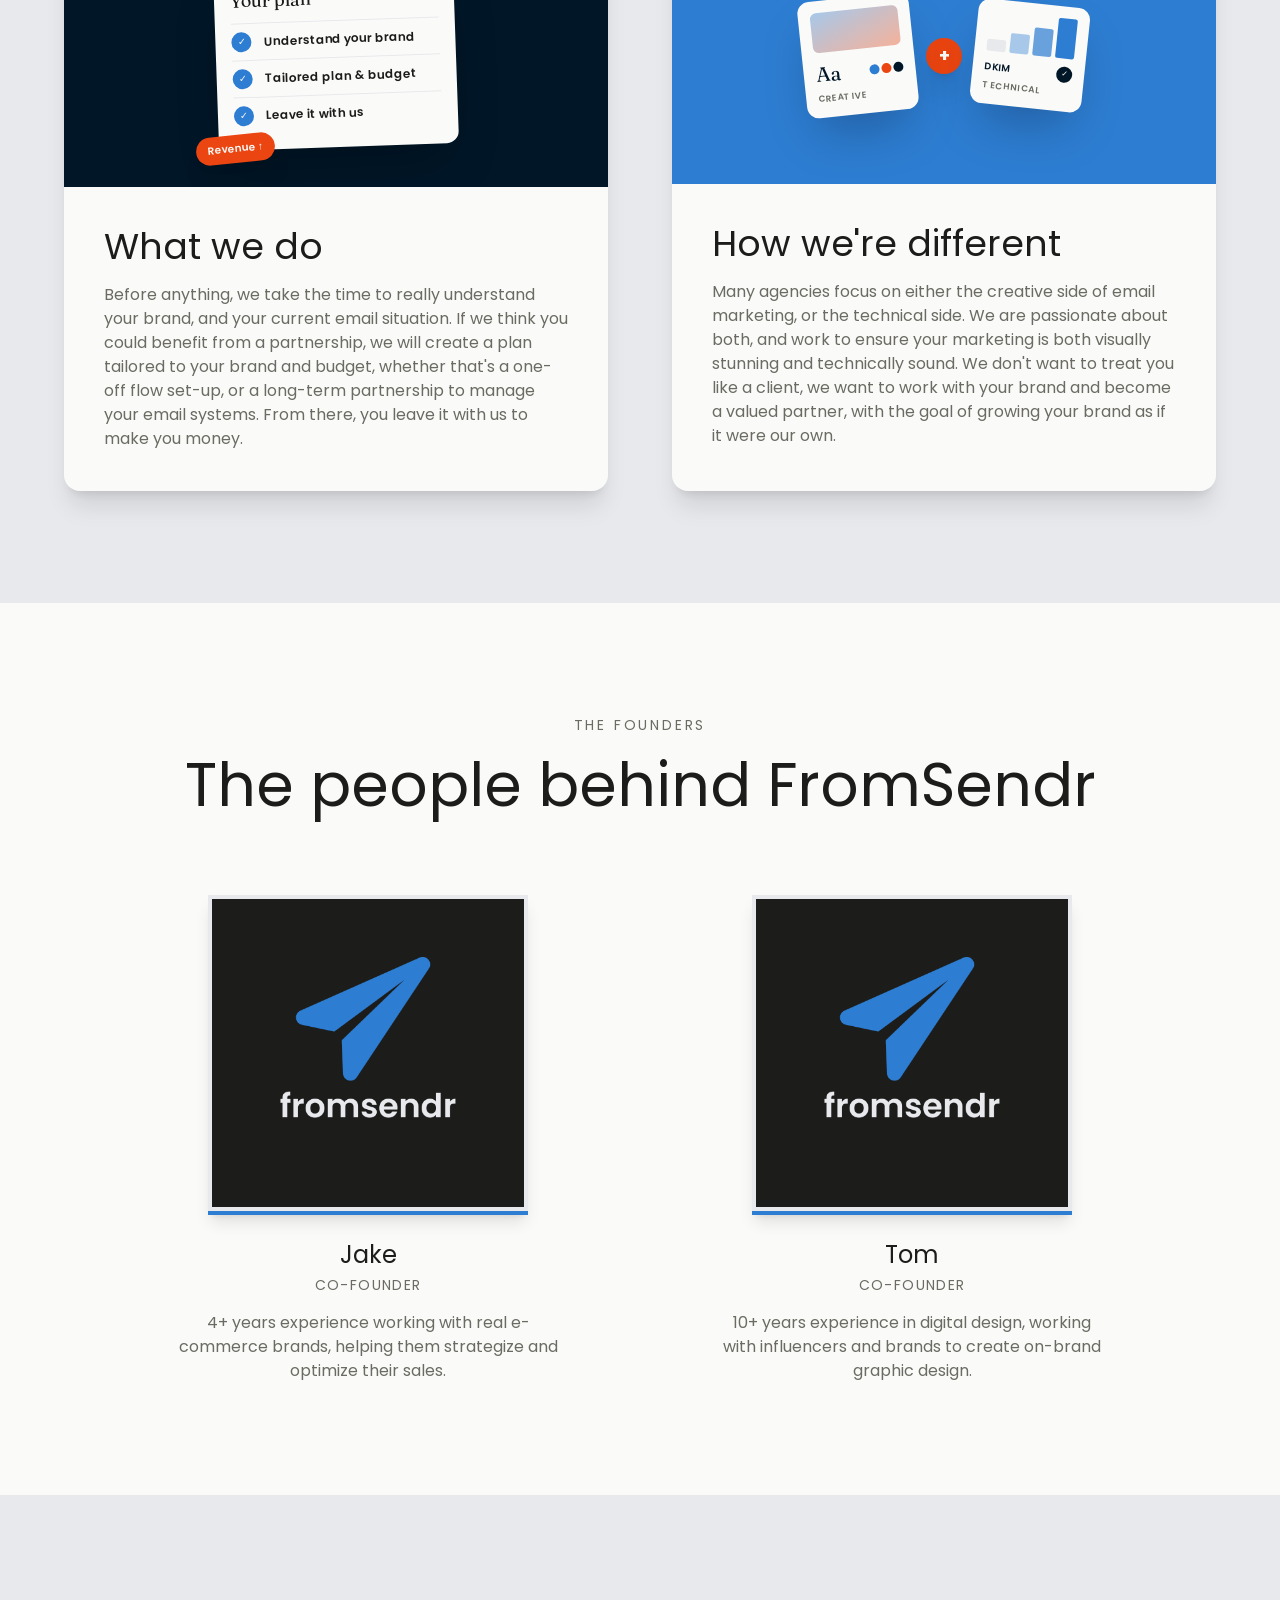
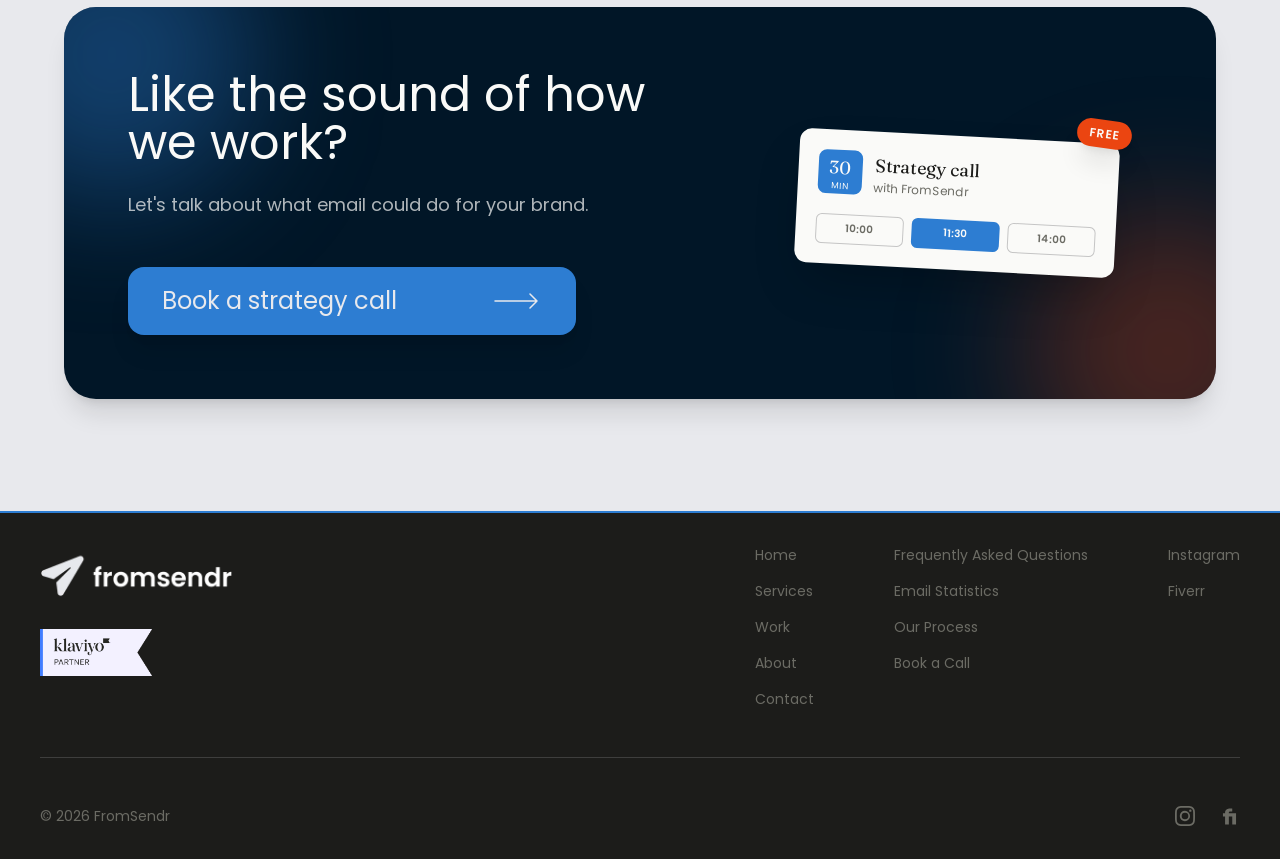
==== commit 54e4c8b8: "codebase optimisation" ====
--- a/about.html
+++ b/about.html
@@ -9,8 +9,7 @@
   <link rel="preconnect" href="https://fonts.googleapis.com">
   <link rel="preconnect" href="https://fonts.gstatic.com" crossorigin>
   <link rel="stylesheet" href="styles.css">
-  <link href="https://fonts.googleapis.com/css2?family=Fraunces:ital,opsz,wght@0,9..144,400;0,9..144,600;1,9..144,500&family=Inter:wght@400;500;600&display=swap" rel="stylesheet">
-  <link href="https://fonts.googleapis.com/css2?family=Poppins:ital,wght@0,100;0,200;0,300;0,400;0,500;0,600;0,700;0,800;0,900;1,100;1,200;1,300;1,400;1,500;1,600;1,700;1,800;1,900&display=swap" rel="stylesheet">
+  <link href="https://fonts.googleapis.com/css2?family=Fraunces:opsz,wght@9..144,400;9..144,600&family=Poppins:ital,wght@0,400;0,600;0,700;1,700&display=swap" rel="stylesheet">
 
   <!-- Built from tailwind.input.css + tailwind.config.js (see CLAUDE.md); must stay after styles.css -->
   <link rel="stylesheet" href="tailwind.css">
@@ -20,8 +19,8 @@
 
   <!-- Header + intro together fill the first screen (the intro takes the remaining height), then shrink as soon as the page scrolls (.hero-shrink, see styles.css/script.js) -->
   <div class="hero-shrink relative overflow-hidden flex flex-col">
-  <!-- Animated aurora background, light variant in the brand colours (pure CSS, see .aurora/.aurora-brand in styles.css). Painted first (no z-index) so the later nav/intro sit on top without creating a stacking context (see .site-logo) -->
-  <div class="aurora aurora-light aurora-brand" aria-hidden="true">
+  <!-- Animated aurora background in the brand colours (pure CSS, see .aurora in styles.css). Painted first (no z-index) so the later nav/intro sit on top without creating a stacking context (see .site-logo) -->
+  <div class="aurora" aria-hidden="true">
     <span class="aurora-blob aurora-blob-1"></span>
     <span class="aurora-blob aurora-blob-2"></span>
     <span class="aurora-blob aurora-blob-3"></span>
@@ -181,7 +180,7 @@
             From there, you leave it with us to make you money.
           </p>
         </div>
-        <img src="images/stickers/verified-sticker.png" alt="" class="sticker">
+        <img src="images/stickers/verified-sticker.png" alt="" loading="lazy" decoding="async" class="sticker">
       </div>
       <div id="different" data-reveal class="scroll-mt-8 min-w-0 relative flex flex-col bg-paper rounded-2xl shadow-xl">
         <div class="relative flex items-center justify-center min-h-64 p-6 sm:p-10 bg-blue rounded-t-2xl overflow-hidden" aria-hidden="true">
@@ -238,7 +237,7 @@
       </div>
       <div class="grid gap-12 md:grid-cols-2 md:gap-16">
         <div data-reveal class="text-center">
-          <img src="images/pfp.png" alt="Jake, Co-Founder" class="w-full max-w-xs mx-auto border-b-4 shadow-lg border-blue aspect-square object-cover p-1 bg-platinum">
+          <img src="images/pfp.png" alt="Jake, Co-Founder" loading="lazy" decoding="async" class="w-full max-w-xs mx-auto border-b-4 shadow-lg border-blue aspect-square object-cover p-1 bg-platinum">
           <h3 class="text-xl md:text-2xl mt-6">Jake</h3>
           <p class="text-xs md:text-sm uppercase tracking-widest text-stone mt-1">Co-Founder</p>
           <p class="text-stone text-sm md:text-base leading-relaxed mt-4 max-w-sm mx-auto">
@@ -246,7 +245,7 @@
           </p>
         </div>
         <div data-reveal class="text-center">
-          <img src="images/pfp.png" alt="Tom, Co-Founder" class="w-full max-w-xs mx-auto border-b-4 shadow-lg border-blue aspect-square object-cover p-1 bg-platinum">
+          <img src="images/pfp.png" alt="Tom, Co-Founder" loading="lazy" decoding="async" class="w-full max-w-xs mx-auto border-b-4 shadow-lg border-blue aspect-square object-cover p-1 bg-platinum">
           <h3 class="text-xl md:text-2xl mt-6">Tom</h3>
           <p class="text-xs md:text-sm uppercase tracking-widest text-stone mt-1">Co-Founder</p>
           <p class="text-stone text-sm md:text-base leading-relaxed mt-4 max-w-sm mx-auto">
@@ -258,7 +257,7 @@
   </section>
 
   <!-- ========== CTA ==========
-    Navy card (shared with about.html/services.html, keep in sync apart from the copy):
+    Navy card (shared by work.html, about.html and services.html; keep in sync apart from the copy):
     text + button on one side, a decorative "booking" card on the other (stacked on mobile).
     The two soft glows are blurred spans clipped by the card's overflow-hidden.
   -->
@@ -303,8 +302,8 @@
   <footer class="mx-auto px-6 md:px-10 py-8 text-sm bg-ink border-t-2 border-blue text-stone flex flex-col gap-12">
     <div class="flex justify-between">
       <div class="flex flex-col justify-start gap-8">
-        <img src="images/wordmark-platinum.png" alt="FromSendr" class="w-24 sm:w-32 md:w-48">
-        <img src="images/klaviyo-partner.png" alt="Klaviyo Partner" class="w-14 sm:w-20 md:w-28">
+        <img src="images/wordmark-platinum-footer.webp" alt="FromSendr" width="400" height="108" loading="lazy" decoding="async" class="w-24 sm:w-32 md:w-48">
+        <img src="images/klaviyo-partner.png" alt="Klaviyo Partner" width="800" height="337" loading="lazy" decoding="async" class="w-14 sm:w-20 md:w-28">
       </div>
       <div class="flex justify-end gap-20">
         <div class="flex flex-col gap-4 text-xs text-right md:text-left md:text-sm">
@@ -330,14 +329,13 @@
     <div class="flex justify-between">
       <span>© 2026 FromSendr</span>
       <div class="flex gap-6">
-        <a href="https://www.instagram.com/fromsendr/" target="_blank" rel="noopener noreferrer" class="footer-link" id="Instagram" title="Instagram" aria-label="FromSendr on Instagram">
-          <svg xmlns="http://www.w3.org/2000/svg" width="20" height="20" fill="currentColor" class="fill-stone" viewBox="0 0 16 16">
+        <a href="https://www.instagram.com/fromsendr/" target="_blank" rel="noopener noreferrer" class="footer-link" title="Instagram" aria-label="FromSendr on Instagram">
+          <svg xmlns="http://www.w3.org/2000/svg" width="20" height="20" fill="currentColor" viewBox="0 0 16 16">
             <path d="M8 0C5.829 0 5.556.01 4.703.048 3.85.088 3.269.222 2.76.42a3.9 3.9 0 0 0-1.417.923A3.9 3.9 0 0 0 .42 2.76C.222 3.268.087 3.85.048 4.7.01 5.555 0 5.827 0 8.001c0 2.172.01 2.444.048 3.297.04.852.174 1.433.372 1.942.205.526.478.972.923 1.417.444.445.89.719 1.416.923.51.198 1.09.333 1.942.372C5.555 15.99 5.827 16 8 16s2.444-.01 3.298-.048c.851-.04 1.434-.174 1.943-.372a3.9 3.9 0 0 0 1.416-.923c.445-.445.718-.891.923-1.417.197-.509.332-1.09.372-1.942C15.99 10.445 16 10.173 16 8s-.01-2.445-.048-3.299c-.04-.851-.175-1.433-.372-1.941a3.9 3.9 0 0 0-.923-1.417A3.9 3.9 0 0 0 13.24.42c-.51-.198-1.092-.333-1.943-.372C10.443.01 10.172 0 7.998 0zm-.717 1.442h.718c2.136 0 2.389.007 3.232.046.78.035 1.204.166 1.486.275.373.145.64.319.92.599s.453.546.598.92c.11.281.24.705.275 1.485.039.843.047 1.096.047 3.231s-.008 2.389-.047 3.232c-.035.78-.166 1.203-.275 1.485a2.5 2.5 0 0 1-.599.919c-.28.28-.546.453-.92.598-.28.11-.704.24-1.485.276-.843.038-1.096.047-3.232.047s-2.39-.009-3.233-.047c-.78-.036-1.203-.166-1.485-.276a2.5 2.5 0 0 1-.92-.598 2.5 2.5 0 0 1-.6-.92c-.109-.281-.24-.705-.275-1.485-.038-.843-.046-1.096-.046-3.233s.008-2.388.046-3.231c.036-.78.166-1.204.276-1.486.145-.373.319-.64.599-.92s.546-.453.92-.598c.282-.11.705-.24 1.485-.276.738-.034 1.024-.044 2.515-.045zm4.988 1.328a.96.96 0 1 0 0 1.92.96.96 0 0 0 0-1.92m-4.27 1.122a4.109 4.109 0 1 0 0 8.217 4.109 4.109 0 0 0 0-8.217m0 1.441a2.667 2.667 0 1 1 0 5.334 2.667 2.667 0 0 1 0-5.334"/>
           </svg>
         </a>
-        <a href="https://www.fiverr.com/fromsendr" target="_blank" rel="noopener noreferrer" class="footer-link" id="Fiverr" title="Fiverr" aria-label="FromSendr on Fiverr">
-          <svg width="21" height="21" fill="currentColor" class="fill-stone" viewBox="0 0 192 192" xmlns="http://www.w3.org/2000/svg">
-            <path d="M0 0h192v192H0z" style="fill:none"/>
+        <a href="https://www.fiverr.com/fromsendr" target="_blank" rel="noopener noreferrer" class="footer-link" title="Fiverr" aria-label="FromSendr on Fiverr">
+          <svg width="21" height="21" fill="currentColor" viewBox="0 0 192 192" xmlns="http://www.w3.org/2000/svg">
             <path d="M121.1 170h34.75V67.04H90.21v-7.72s0-9.01 9.01-9.01h21.88V22H99.22s-43.76 0-43.76 37.32v7.72h-19.3v28.31h19.3v74.64h34.75V95.36h30.89V170Z"/>
           </svg>
         </a>
--- a/styles.css
+++ b/styles.css
@@ -8,14 +8,6 @@
     --color-silver: #C5C5C5;
     --color-navy: #011627;
     --color-orange: #EB4511;
-}
-
-*,
-*:before,
-*:after {
-    padding: 0;
-    margin: 0;
-    box-sizing: border-box;
 }
 
 /* Site nav: only the logo is visible by default, fixed top-centre. The logo is
@@ -160,14 +152,10 @@
     }
 }
 
+/* Footer and nav links. The hover fade and the nav's sliding underline are
+   desktop-only (md+); on mobile the colour just switches. */
 .footer-link {
-    position: relative;
     color: var(--color-stone);
-}
-
-.footer-link:hover {
-    color: var(--color-platinum);
-    transition: all 0.2s ease;
 }
 
 .nav-link {
@@ -175,41 +163,45 @@
     color: var(--color-silver);
 }
 
-.nav-link:after {
-    content: "";
-    position: absolute;
-    width: 0;
-    height: 2px;
-    background-color: var(--color-blue);
-    left: 0;
-    bottom: -8px;
-    transition: 0.2s;
-}
-
-.nav-link:hover {
-    color: var(--color-platinum);
-    transition: all 0.2s ease;
-}
-
-.nav-link:hover:after {
-    width: 100%;
-
-}
-
 .nav-link-selected {
     position: relative;
     color: var(--color-platinum);
 }
 
+.footer-link:hover,
+.nav-link:hover {
+    color: var(--color-platinum);
+}
+
+.nav-link:after,
 .nav-link-selected:after {
     content: "";
     position: absolute;
-    width: 100%;
+    left: 0;
+    bottom: -8px;
     height: 2px;
     background-color: var(--color-blue);
+}
+
+.nav-link:after {
+    width: 0;
+    transition: width 0.2s;
+}
+
+.nav-link-selected:after {
+    width: 100%;
     opacity: 0.4;
-    left: 0;
-    bottom: -8px;
+}
+
+@media (min-width: 768px) {
+    .footer-link:hover,
+    .nav-link:hover {
+        transition: color 0.2s ease;
+    }
+
+    .nav-link:hover:after {
+        width: 100%;
+    }
 }
 
 /* Buttons: every CTA uses .btn (plus a colour variant like .btn-hero if needed).
@@ -302,28 +294,7 @@
     }
 }
 
-@media (max-width: 767px) {
-    .footer-link:hover {
-        color: var(--color-platinum);
-        transition: none;
-    }
-
-    .nav-link:hover {
-        color: var(--color-platinum);
-        transition: none;
-    }
-
-    .nav-link:after {
-        width: 0;
-    }
-
-    .nav-link:hover:after {
-        width: 0;
-        transition: none;
-    }
-}
-
-/* Index/work/about hero: fills the first screen, then shrinks as soon as the page is scrolled
+/* Every page's hero: fills the first screen, then shrinks as soon as the page is scrolled
    at all (script.js adds .is-collapsed), pulling the next section up. min-height rather
    than height so the content still fits on short phones. */
 .hero-shrink {
@@ -333,7 +304,7 @@
 }
 
 .hero-shrink.is-collapsed {
-    min-height: 65vh;
+    min-height: 80vh;
     min-height: 80svh;
 }
 
@@ -361,7 +332,7 @@
     opacity: 0;
 }
 
-/* Backgrounds inside a shrinking hero (index photo, work/about aurora): at least screen-height
+/* Backgrounds inside a shrinking hero (index photo, other pages' aurora): at least screen-height
    and centred, so the hero's overflow-hidden crops them as it shrinks rather than
    squashing them. min-height keeps them covering a hero that's taller than the screen,
    and its +2px overhangs each edge by 1px so sub-pixel rounding of the centring can't
@@ -377,13 +348,13 @@
 }
 
 /* Index hero photo, washed out towards white so its colours don't compete with the text.
-   Sizing/position is shared with the work aurora, above. */
+   Sizing/position is shared with the aurora, above. The WebP is preloaded in index.html. */
 .hero-bg {
     background:
         radial-gradient(ellipse at 15% 0%, rgb(45 125 210 / 0.3), transparent 60%),
         radial-gradient(ellipse at 95% 100%, rgb(235 69 17 / 0.14), transparent 55%),
         linear-gradient(rgb(232 233 237 / 0.55), rgb(232 233 237 / 0.97)),
-        url("images/hero-bg.png") center / cover no-repeat;
+        url("images/hero-bg.webp") center / cover no-repeat;
     filter: saturate(0.85);
 }
 
@@ -614,20 +585,15 @@
     }
 }
 
-@media (prefers-reduced-motion: reduce) {
-    .marquee-track {
-        gap: 1rem;
-    }
-}
-
-/* Work page hero: slowly drifting "aurora" of brand-colour glows (replaced the background video).
-   Each blob is a soft radial gradient (cheaper than filter: blur) and only its transform is
-   animated, so it stays on the compositor. Blob colour/position/path/speed are per-blob variables. */
+/* Services/work/about/contact hero: slowly drifting "aurora" of glows in the site palette
+   (blue, orange, navy) on a platinum base. Each blob is a soft radial gradient (cheaper than
+   filter: blur) and only its transform is animated, so it stays on the compositor. Blob
+   colour/position/path/speed are per-blob variables. */
 .aurora {
     position: absolute;
     inset: 0;
     overflow: hidden;
-    background: radial-gradient(ellipse at 50% 110%, #2a303b, #101112 70%);
+    background: radial-gradient(ellipse at 50% 110%, #DCE6F2, #E8E9ED 70%);
     pointer-events: none;
 }
 
@@ -641,35 +607,10 @@
     animation: aurora-drift var(--blob-duration) ease-in-out var(--blob-delay) infinite alternate;
 }
 
-.aurora-blob-1 { --blob-color: rgba(127, 152, 190, 0.55); top: -35vmax; left: -25vmax;  --blob-duration: 22s; --blob-delay: -6s;  --blob-to: 30vw, 20vh;  --blob-scale: 1.15; }
-.aurora-blob-2 { --blob-color: rgba(130, 160, 206, 0.35); top: 10vh;    right: -35vmax; --blob-duration: 27s; --blob-delay: -14s; --blob-to: -35vw, -15vh; --blob-scale: 0.9; }
-.aurora-blob-3 { --blob-color: rgba(153, 176, 211, 0.3); bottom: -45vmax; left: 10vw;  --blob-duration: 31s; --blob-delay: -3s;  --blob-to: 20vw, -25vh; --blob-scale: 1.25; }
-.aurora-blob-4 { --blob-color: rgba(64, 94, 139, 0.6);   top: 20vh;    left: -40vmax;  --blob-duration: 25s; --blob-delay: -19s; --blob-to: 45vw, -10vh; --blob-scale: 1.1; }
-
-/* Light variant (about page, dark text on top): paper base with paler, softer glows */
-.aurora-light {
-    background: radial-gradient(ellipse at 50% 110%, #E4EBE3, #FAFAF8 70%);
-}
-
-.aurora-light .aurora-blob-1 { --blob-color: rgba(117, 150, 199, 0.781); }
-.aurora-light .aurora-blob-2 { --blob-color: rgba(122, 154, 214, 0.699); }
-.aurora-light .aurora-blob-3 { --blob-color: rgba(168, 196, 233, 0.8); }
-.aurora-light .aurora-blob-4 { --blob-color: rgba(112, 152, 204, 0.438); }
-
-/* Brand variant (add to .aurora-light, services hero): the glows in the site palette
-   (blue, orange, navy) on a platinum base, to match the coloured panels further down */
-.aurora-brand {
-    background: radial-gradient(ellipse at 50% 110%, #DCE6F2, #E8E9ED 70%);
-}
-
-.aurora-brand .aurora-blob-1 { --blob-color: rgba(45, 125, 210, 0.45); }
-.aurora-brand .aurora-blob-2 { --blob-color: rgba(235, 69, 17, 0.22); }
-.aurora-brand .aurora-blob-3 { --blob-color: rgba(45, 125, 210, 0.3); }
-.aurora-brand .aurora-blob-4 { --blob-color: rgba(1, 22, 39, 0.12); }
-
-.aurora-light::after {
-    opacity: 0.08;
-}
+.aurora-blob-1 { --blob-color: rgba(45, 125, 210, 0.45); top: -35vmax; left: -25vmax;  --blob-duration: 22s; --blob-delay: -6s;  --blob-to: 30vw, 20vh;  --blob-scale: 1.15; }
+.aurora-blob-2 { --blob-color: rgba(235, 69, 17, 0.22);  top: 10vh;    right: -35vmax; --blob-duration: 27s; --blob-delay: -14s; --blob-to: -35vw, -15vh; --blob-scale: 0.9; }
+.aurora-blob-3 { --blob-color: rgba(45, 125, 210, 0.3);  bottom: -45vmax; left: 10vw;  --blob-duration: 31s; --blob-delay: -3s;  --blob-to: 20vw, -25vh; --blob-scale: 1.25; }
+.aurora-blob-4 { --blob-color: rgba(1, 22, 39, 0.12);    top: 20vh;    left: -40vmax;  --blob-duration: 25s; --blob-delay: -19s; --blob-to: 45vw, -10vh; --blob-scale: 1.1; }
 
 @keyframes aurora-drift {
     from { transform: translate(0, 0) scale(1); }
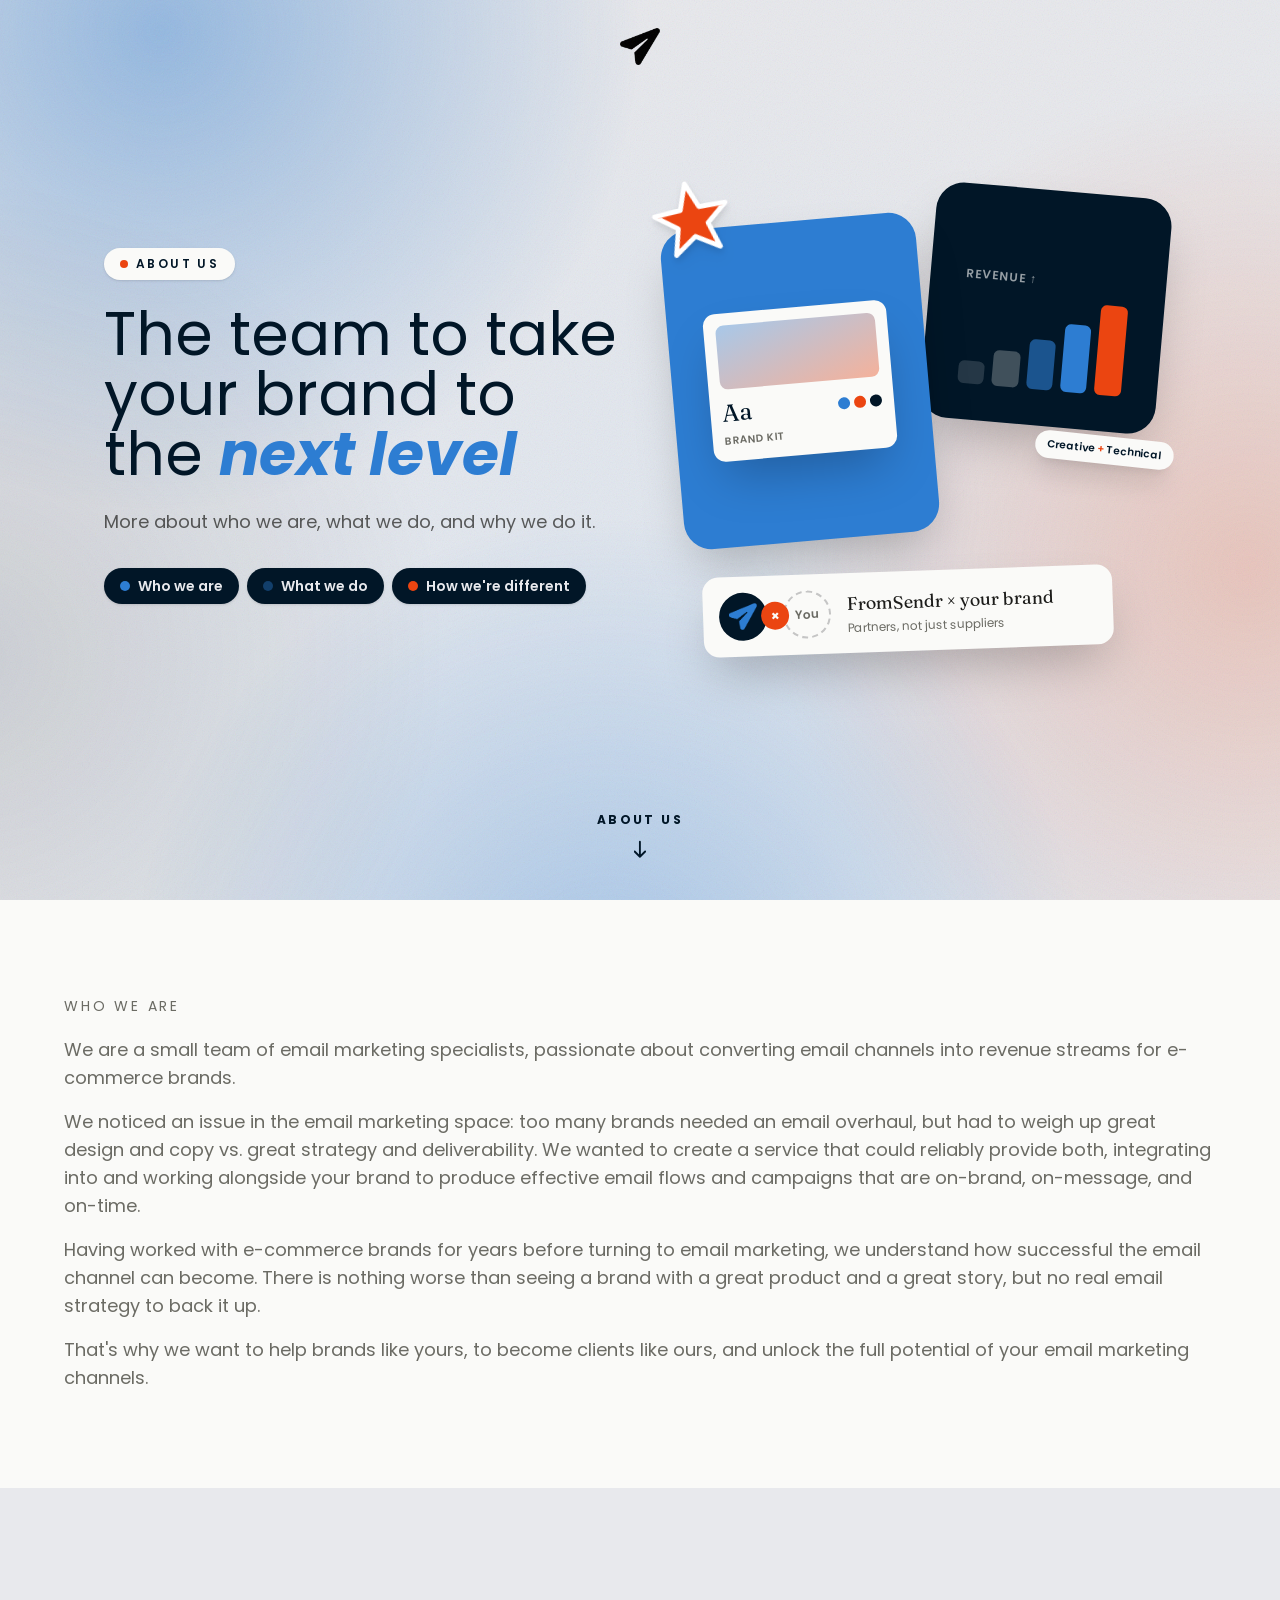
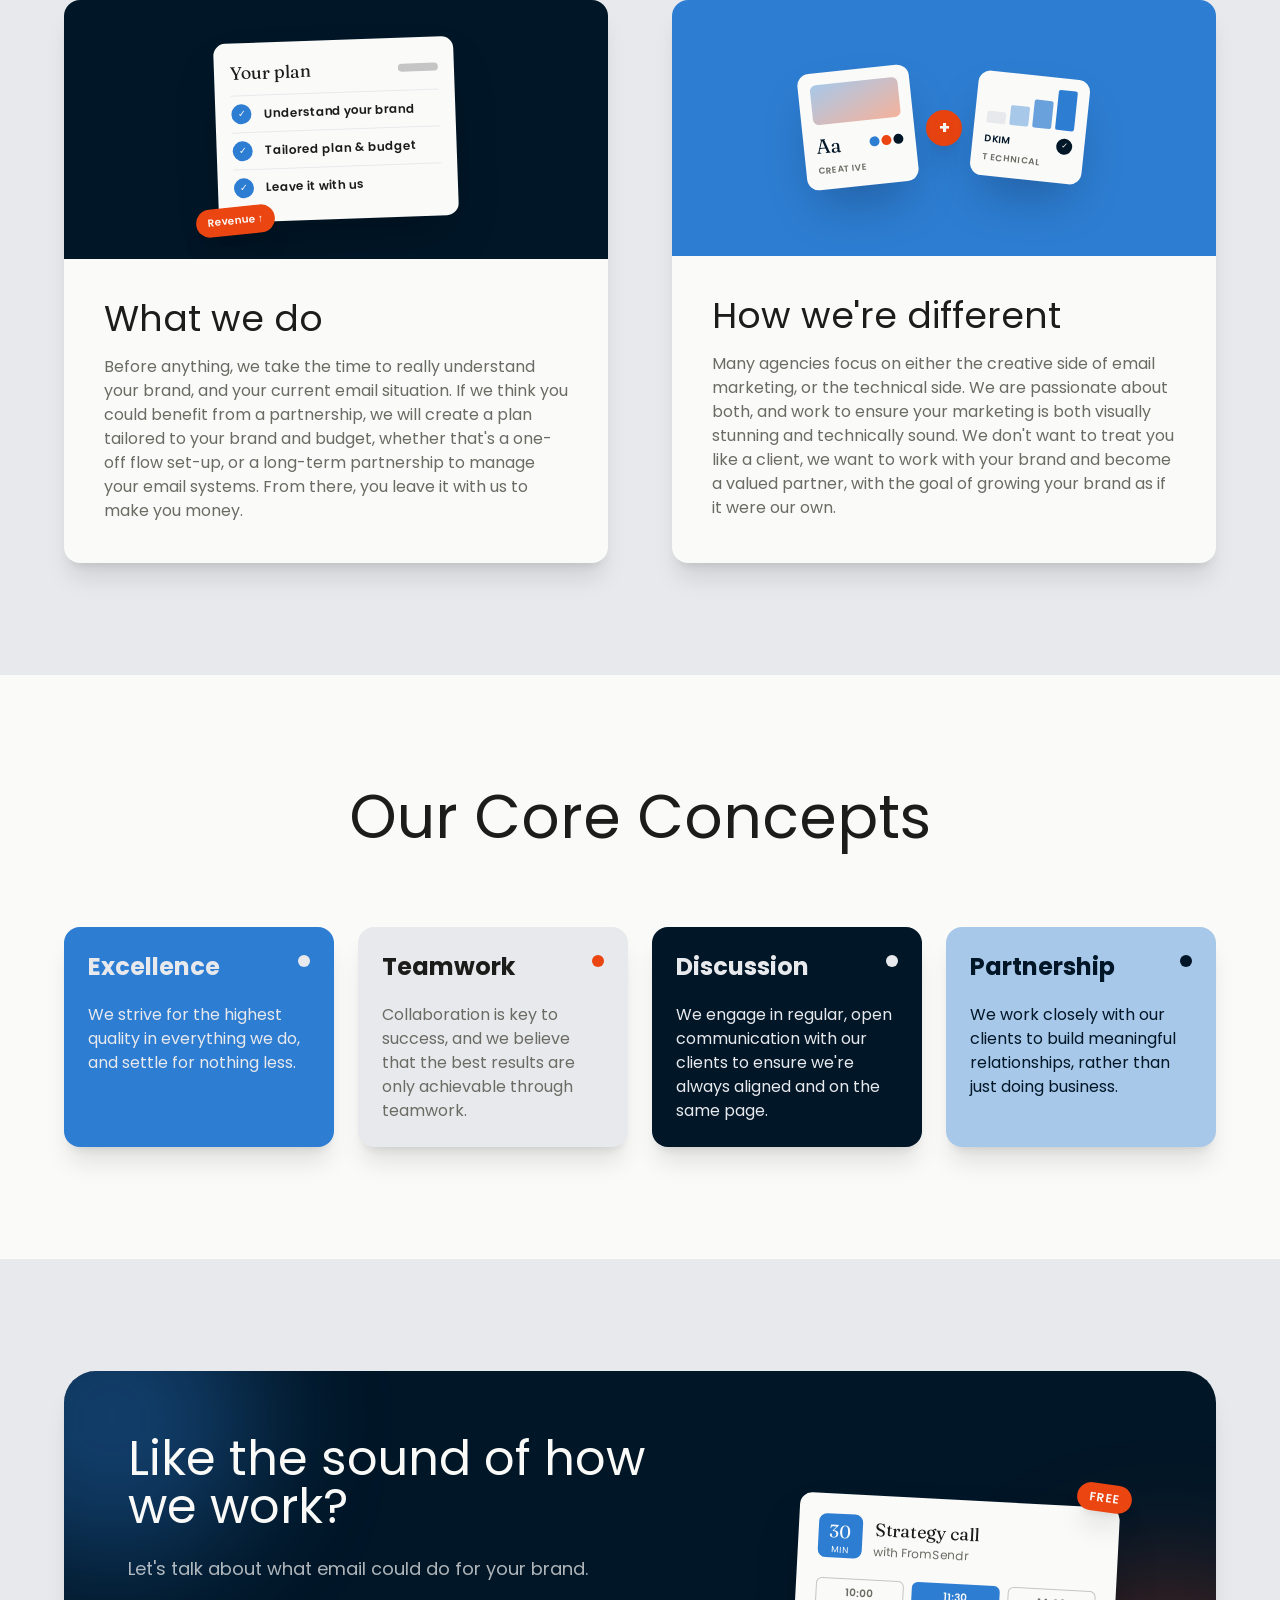
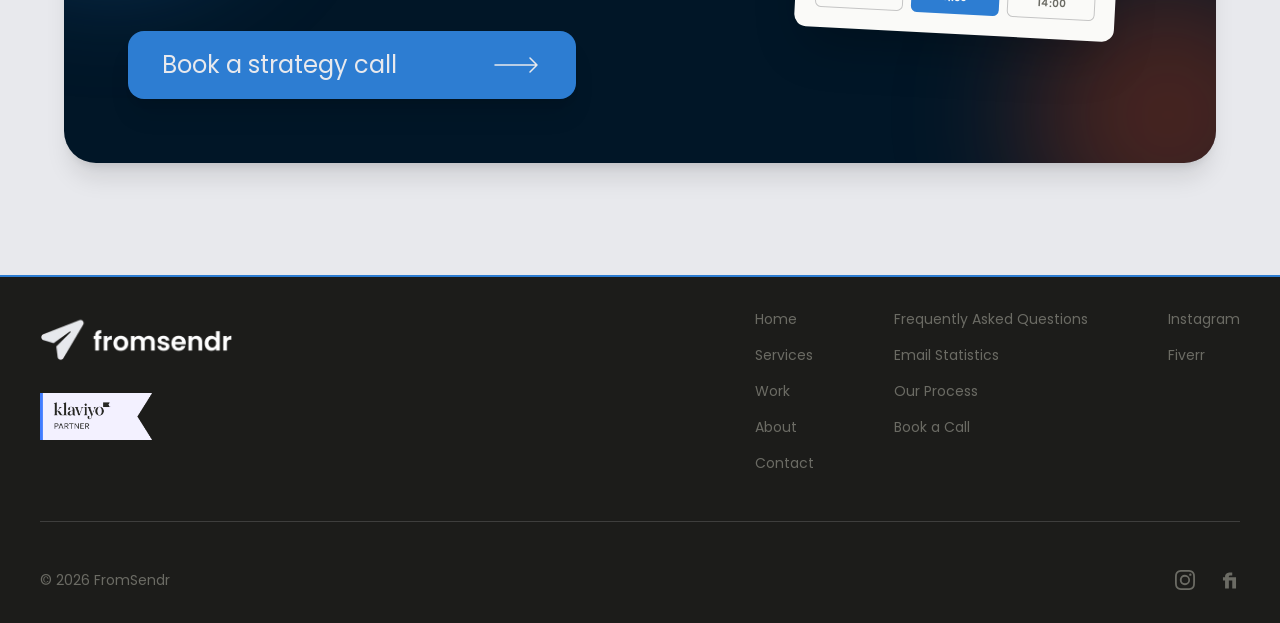
==== commit dc7d75a1: "two new emails added to work section, slight change to about.html page" ====
--- a/about.html
+++ b/about.html
@@ -3,7 +3,7 @@
 <head>
   <meta charset="UTF-8">
   <meta name="viewport" content="width=device-width, initial-scale=1.0">
-  <link rel="icon" href="images/favicon-v3.png">
+  <link rel="icon" href="images/favicon-v4.png">
   <title>FromSendr | About Us</title>
 
   <link rel="preconnect" href="https://fonts.googleapis.com">
@@ -56,7 +56,7 @@
           More about who we are, what we do, and why we do it.
         </p>
         <nav class="mt-8 flex flex-wrap gap-2 text-platinum" aria-label="Jump to a section">
-          <a href="#story" class="flex items-center gap-2 bg-navy rounded-full px-4 py-2 shadow text-xs md:text-sm font-semibold hover:shadow-lg transition-shadow"><span class="h-2.5 w-2.5 rounded-full bg-blue"></span>Our story</a>
+          <a href="#who-we-are" class="flex items-center gap-2 bg-navy rounded-full px-4 py-2 shadow text-xs md:text-sm font-semibold hover:shadow-lg transition-shadow"><span class="h-2.5 w-2.5 rounded-full bg-blue"></span>Who we are</a>
           <a href="#what-we-do" class="flex items-center gap-2 bg-navy rounded-full px-4 py-2 shadow text-xs md:text-sm font-semibold hover:shadow-lg transition-shadow"><span class="h-2.5 w-2.5 rounded-full bg-blue/40"></span>What we do</a>
           <a href="#different" class="flex items-center gap-2 bg-navy rounded-full px-4 py-2 shadow text-xs md:text-sm font-semibold hover:shadow-lg transition-shadow"><span class="h-2.5 w-2.5 rounded-full bg-orange"></span>How we're different</a>
         </nav>
@@ -93,7 +93,7 @@
         <!-- The partnership: FromSendr x your brand -->
         <div class="absolute left-[8%] bottom-[6%] w-[80%] flex items-center gap-3 sm:gap-4 bg-paper rounded-2xl shadow-2xl p-3 sm:p-4 rotate-[-2deg]">
           <span class="flex items-center shrink-0">
-            <span class="flex items-center justify-center h-9 w-9 sm:h-12 sm:w-12 rounded-full bg-navy overflow-hidden"><img src="images/favicon-v3.png" alt="" class="h-3/5 w-3/5 object-contain"></span>
+            <span class="flex items-center justify-center h-9 w-9 sm:h-12 sm:w-12 rounded-full bg-navy overflow-hidden"><img src="images/favicon-v4.png" alt="" class="h-3/5 w-3/5 object-contain"></span>
             <span class="-mx-1.5 z-10 flex items-center justify-center h-6 w-6 sm:h-7 sm:w-7 rounded-full bg-orange text-paper text-sm font-bold">&times;</span>
             <span class="flex items-center justify-center h-9 w-9 sm:h-12 sm:w-12 rounded-full border-2 border-dashed border-silver text-[0.55rem] sm:text-xs font-semibold text-stone">You</span>
           </span>
@@ -120,12 +120,15 @@
   </section>
   </div>
 
-  <!-- ========== OUR STORY ========== -->
-  <section id="story" data-reveal class="bg-paper px-6 md:px-10 py-16 md:py-24 text-left">
+  <!-- ========== Who we are ========== -->
+  <section id="who-we-are" data-reveal class="bg-paper px-6 md:px-10 py-16 md:py-24 text-left">
     <div class="mx-auto md:max-w-6xl">
-      <p class="mb-5 text-sm uppercase tracking-[0.2em] text-stone">Our story</p>
+      <p class="mb-5 text-sm uppercase tracking-[0.2em] text-stone">Who we are</p>
       <div class="flex flex-col gap-4 text-stone text-sm md:text-lg leading-relaxed">
         <p>
+          We are a small team of email marketing specialists, passionate about converting email channels into revenue streams for e-commerce brands.
+        </p>
+        <p class="hidden md:flex">
           We noticed an issue in the email marketing space: too many brands needed an email overhaul, but had to weigh up great design and copy vs. great strategy and deliverability.
           We wanted to create a service that could reliably provide both, integrating into and working alongside your brand to produce effective email flows and campaigns that are on-brand, on-message, and on-time.
         </p>
@@ -228,31 +231,42 @@
     </div>
   </section>
 
-  <!-- ========== FOUNDERS ========== -->
-  <section class="bg-paper px-6 md:px-10 py-16 md:py-28">
-    <div class="mx-auto max-w-5xl">
+  <!-- ========== CORE CONCEPTS ========== -->
+  <section id="core-concepts" class="bg-paper px-6 md:px-10 py-16 md:py-28">
+    <div class="mx-auto max-w-6xl">
       <div class="text-center mb-12 md:mb-20">
-        <p data-reveal class="mb-5 text-sm uppercase tracking-[0.2em] text-stone">The founders</p>
-        <h2 data-reveal class="text-3xl md:text-6xl">The people behind FromSendr</h2>
-      </div>
-      <div class="grid gap-12 md:grid-cols-2 md:gap-16">
-        <div data-reveal class="text-center">
-          <img src="images/pfp.png" alt="Jake, Co-Founder" loading="lazy" decoding="async" class="w-full max-w-xs mx-auto border-b-4 shadow-lg border-blue aspect-square object-cover p-1 bg-platinum">
-          <h3 class="text-xl md:text-2xl mt-6">Jake</h3>
-          <p class="text-xs md:text-sm uppercase tracking-widest text-stone mt-1">Co-Founder</p>
-          <p class="text-stone text-sm md:text-base leading-relaxed mt-4 max-w-sm mx-auto">
-            4+ years experience working with real e-commerce brands, helping them strategize and optimize their sales.
-          </p>
-        </div>
-        <div data-reveal class="text-center">
-          <img src="images/pfp.png" alt="Tom, Co-Founder" loading="lazy" decoding="async" class="w-full max-w-xs mx-auto border-b-4 shadow-lg border-blue aspect-square object-cover p-1 bg-platinum">
-          <h3 class="text-xl md:text-2xl mt-6">Tom</h3>
-          <p class="text-xs md:text-sm uppercase tracking-widest text-stone mt-1">Co-Founder</p>
-          <p class="text-stone text-sm md:text-base leading-relaxed mt-4 max-w-sm mx-auto">
-            10+ years experience in digital design, working with influencers and brands to create on-brand graphic design.
-          </p>
-        </div>
-      </div>
+        <h2 data-reveal class="text-3xl md:text-6xl">Our Core Concepts</h2>
+      </div>
+      <ol class="grid gap-6 sm:grid-cols-2 lg:grid-cols-4">
+        <li data-reveal class="relative bg-blue text-platinum p-6 sm:p-8 rounded-2xl shadow-xl">
+          <div class="flex justify-between mb-2 sm:mb-3">
+            <h3 class="text-xl md:text-2xl mb-3 font-bold">Excellence</h3>
+            <div class="bg-platinum h-3 w-3 rounded-full mt-1 sm:mt-2"></div>
+          </div>
+          <p class="text-sm md:text-base leading-relaxed">We strive for the highest quality in everything we do, and settle for nothing less.</p>
+        </li>
+        <li data-reveal class="relative bg-platinum p-6 sm:p-8 rounded-2xl shadow-xl">
+          <div class="flex justify-between mb-2 sm:mb-3">
+            <h3 class="text-xl md:text-2xl mb-3 font-bold">Teamwork</h3>
+            <div class="bg-orange h-3 w-3 rounded-full mt-1 sm:mt-2"></div>
+          </div>
+          <p class="text-stone text-sm md:text-base leading-relaxed">Collaboration is key to success, and we believe that the best results are only achievable through teamwork.</p>
+        </li>
+        <li data-reveal class="relative bg-navy text-platinum p-6 sm:p-8 rounded-2xl shadow-xl">
+          <div class="flex justify-between mb-2 sm:mb-3">
+            <h3 class="text-xl md:text-2xl mb-3 font-bold">Discussion</h3>
+            <div class="bg-platinum h-3 w-3 rounded-full mt-1 sm:mt-2"></div>
+          </div>
+          <p class="text-sm md:text-base leading-relaxed">We engage in regular, open communication with our clients to ensure we're always aligned and on the same page.</p>
+        </li>
+        <li data-reveal class="relative bg-blue/40 text-navy p-6 sm:p-8 rounded-2xl shadow-xl">
+          <div class="flex justify-between mb-2 sm:mb-3">
+            <h3 class="text-xl md:text-2xl mb-3 font-bold">Partnership</h3>
+            <div class="bg-navy h-3 w-3 rounded-full mt-1 sm:mt-2"></div>
+          </div>
+          <p class="text-sm md:text-base leading-relaxed">We work closely with our clients to build meaningful relationships, rather than just doing business.</p>
+        </li>
+      </ol>
     </div>
   </section>
 
--- a/styles.css
+++ b/styles.css
@@ -437,6 +437,30 @@
     }
 }
 
+/* Services FAQ: the open answer tucks up 0.5rem into the summary's bottom padding. It's
+   done here rather than with -mt-2 on the answer, which the overflow clip below would cut off. */
+#faq details[open]::details-content {
+    margin-top: -0.5rem;
+}
+
+/* Answers slide open/closed instead of snapping. Animating to height:auto needs
+   interpolate-size (Chrome/Edge only for now); other browsers just snap as before. */
+@media (prefers-reduced-motion: no-preference) {
+    #faq details {
+        interpolate-size: allow-keywords;
+    }
+
+    #faq details::details-content {
+        block-size: 0;
+        overflow: hidden;
+        transition: block-size 0.3s ease, margin-top 0.3s ease, content-visibility 0.3s allow-discrete;
+    }
+
+    #faq details[open]::details-content {
+        block-size: auto;
+    }
+}
+
 /* Work page: cropped email preview with a fade-out, so long emails stay card-sized */
 .email-preview {
     position: relative;
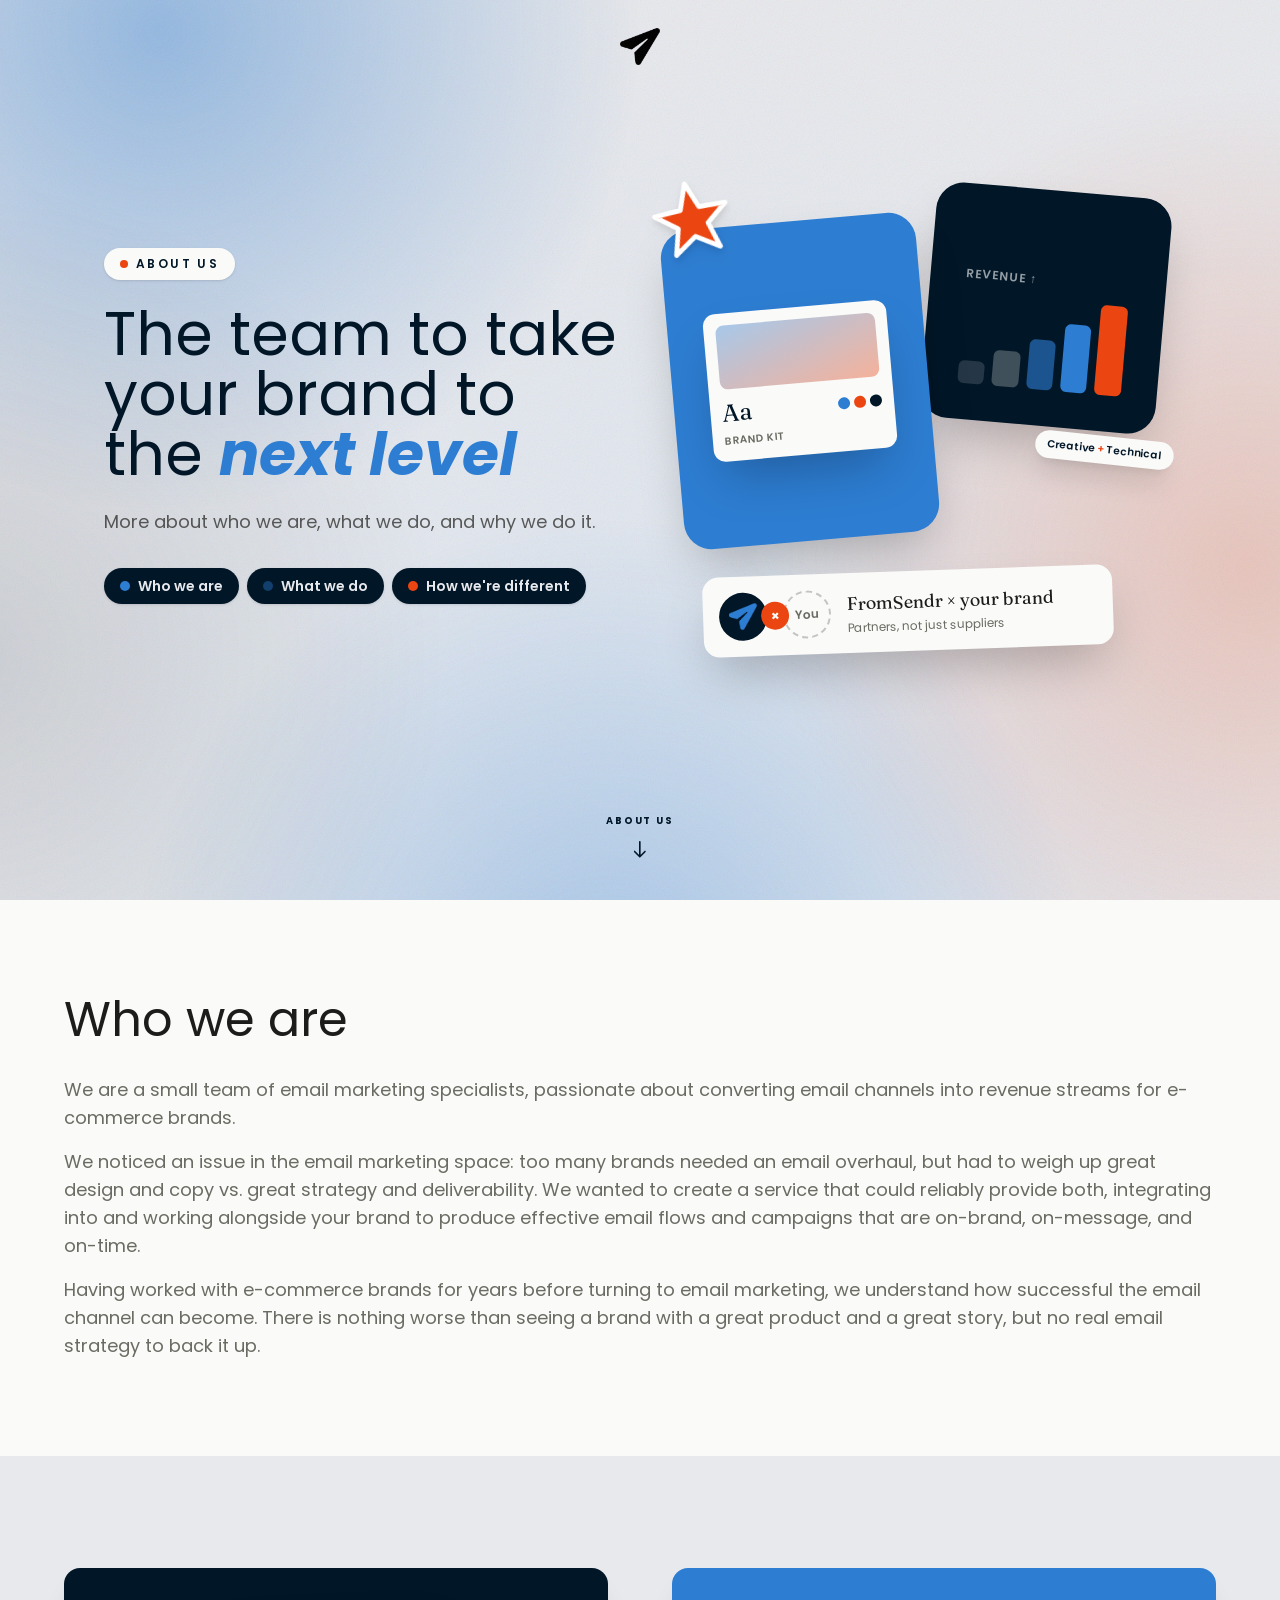
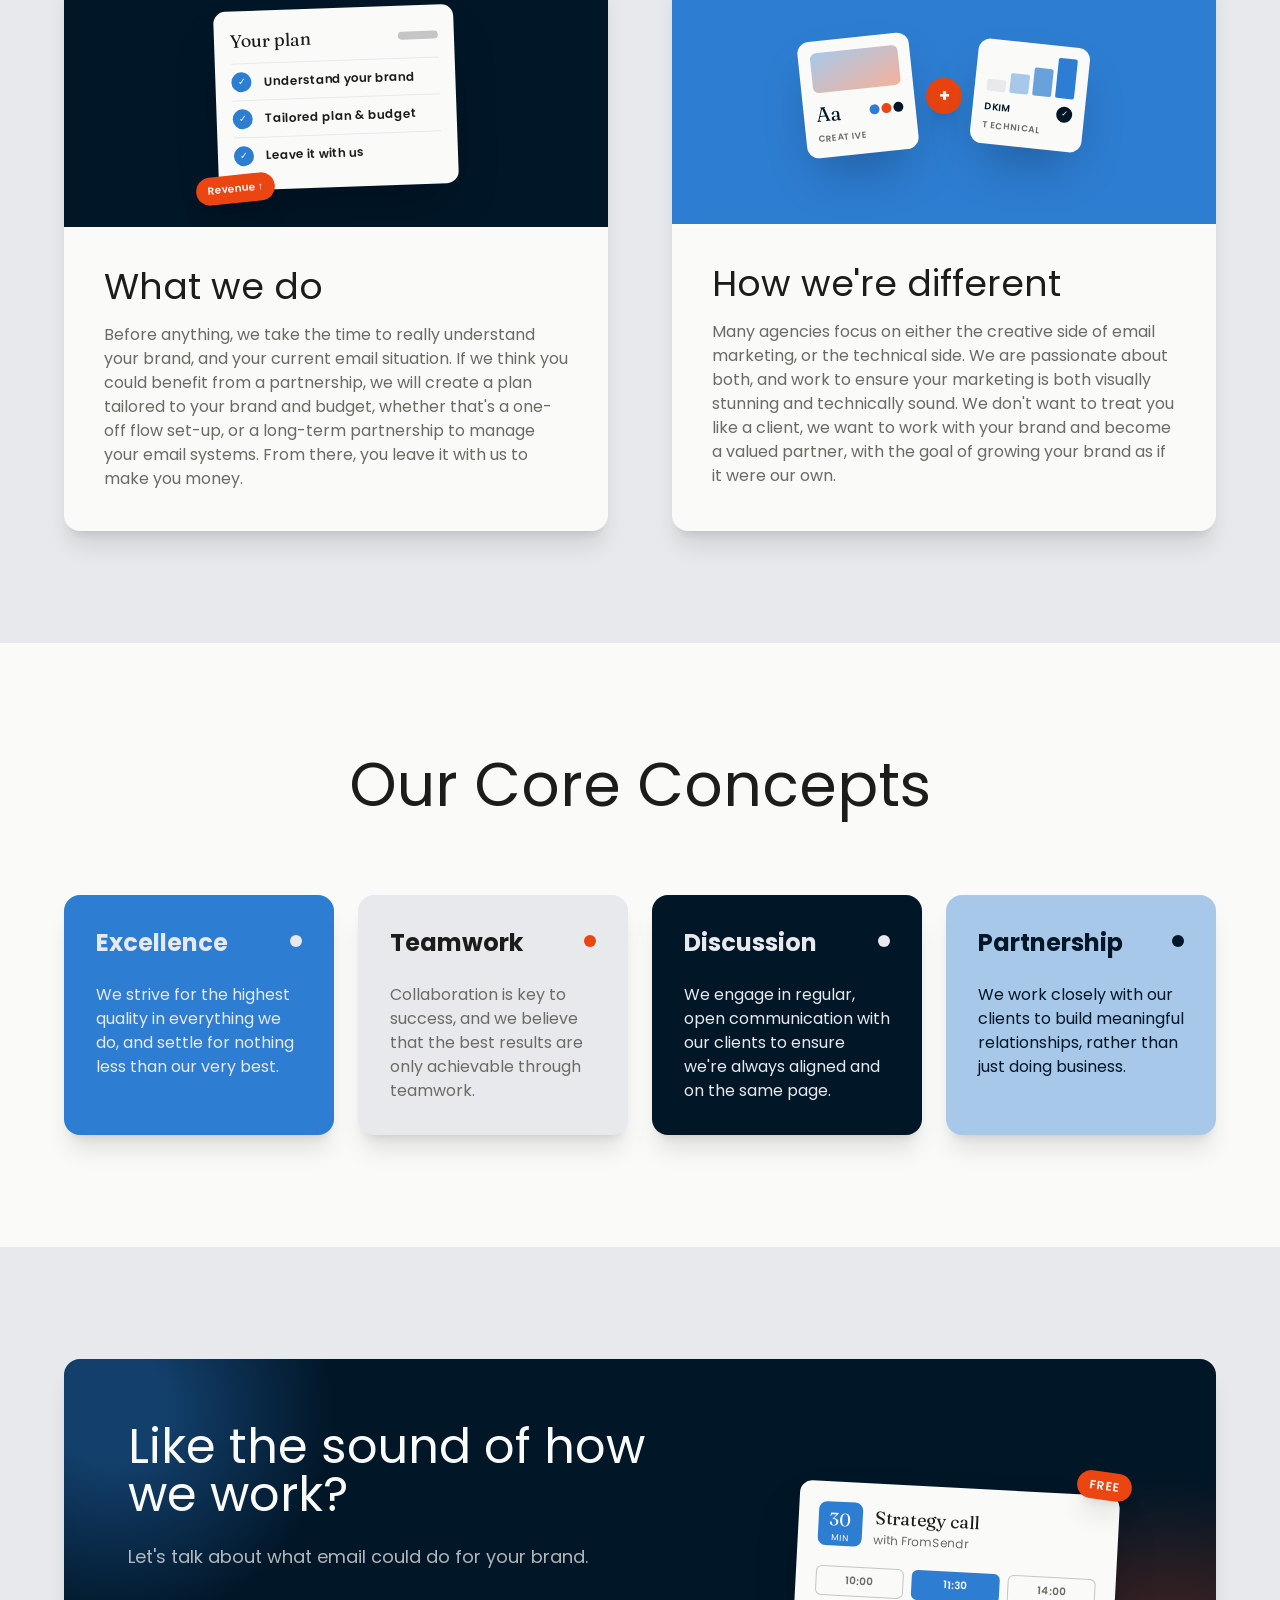
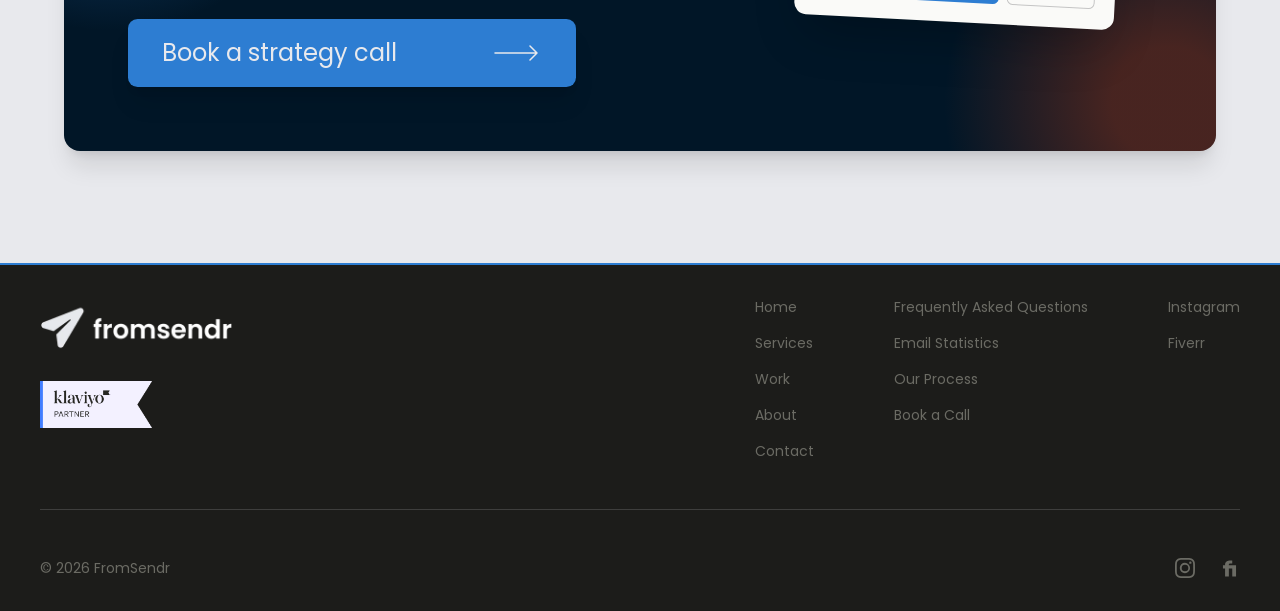
==== commit 6b00ad0c: "new emails, responsiveness updates, index hero remodel" ====
--- a/about.html
+++ b/about.html
@@ -46,16 +46,16 @@
     ids below; script.js collapses the hero before scrolling (see .hero-shrink).
   -->
   <section class="flex-1 flex items-center relative w-full mx-auto max-w-6xl px-6 md:px-10 pt-24 pb-28 md:pb-36">
-    <div class="w-full grid gap-14 lg:grid-cols-2 lg:gap-10 items-center">
+    <div class="w-full grid md:gap-14 lg:grid-cols-2 lg:gap-10 items-center">
       <div>
-        <p class="inline-flex items-center gap-2 bg-paper rounded-full px-4 py-2 text-xs font-semibold uppercase tracking-[0.2em] text-navy shadow">
-          <span class="h-2 w-2 rounded-full bg-orange"></span>About us
+        <p class="inline-flex items-center gap-2 bg-paper rounded-full px-4 py-2 text-[0.55rem] md:text-xs font-semibold uppercase tracking-[0.2em] text-navy shadow">
+          <span class="h-1 w-1 md:h-2 md:w-2 rounded-full bg-orange"></span>About us
         </p>
         <h1 class="mt-6 text-4xl sm:text-5xl lg:text-6xl leading-[1.1] text-navy">The team to take your brand to the <span class="text-blue font-bold italic">next level</span></h1>
-        <p class="mt-6 text-ink/70 text-sm md:text-lg max-w-xl">
+        <p class="hidden md:flex mt-6 text-ink/70 text-sm md:text-lg max-w-xl">
           More about who we are, what we do, and why we do it.
         </p>
-        <nav class="mt-8 flex flex-wrap gap-2 text-platinum" aria-label="Jump to a section">
+        <nav class="mt-8 hidden md:flex flex-wrap gap-2 text-platinum" aria-label="Jump to a section">
           <a href="#who-we-are" class="flex items-center gap-2 bg-navy rounded-full px-4 py-2 shadow text-xs md:text-sm font-semibold hover:shadow-lg transition-shadow"><span class="h-2.5 w-2.5 rounded-full bg-blue"></span>Who we are</a>
           <a href="#what-we-do" class="flex items-center gap-2 bg-navy rounded-full px-4 py-2 shadow text-xs md:text-sm font-semibold hover:shadow-lg transition-shadow"><span class="h-2.5 w-2.5 rounded-full bg-blue/40"></span>What we do</a>
           <a href="#different" class="flex items-center gap-2 bg-navy rounded-full px-4 py-2 shadow text-xs md:text-sm font-semibold hover:shadow-lg transition-shadow"><span class="h-2.5 w-2.5 rounded-full bg-orange"></span>How we're different</a>
@@ -63,7 +63,7 @@
       </div>
 
       <!-- Collage: square box, pieces positioned in % so it scales with the column. Later pieces paint on top -->
-      <div class="relative w-full max-w-md sm:max-w-lg mx-auto aspect-square" aria-hidden="true">
+      <div class="hidden md:block relative w-full max-w-md sm:max-w-lg mx-auto aspect-square" aria-hidden="true">
         <!-- Technical: navy tile with rising revenue bars -->
         <div class="absolute right-[2%] top-[4%] w-[46%] aspect-square flex flex-col justify-end gap-3 p-[7%] bg-navy rounded-[1.75rem] shadow-2xl rotate-[5deg]">
           <span class="text-[0.55rem] sm:text-xs font-semibold uppercase tracking-wider text-paper/60">Revenue &uarr;</span>
@@ -111,19 +111,19 @@
     </div>
 
     <!-- Scroll cue: sits at the bottom of the first screen -->
-    <div class="hero-cue absolute bottom-6 md:bottom-10 left-1/2 -translate-x-1/2 flex flex-col items-center gap-3 text-navy font-bold" aria-hidden="true">
-      <span class="text-xs uppercase tracking-[0.2em]">About us</span>
+    <div class="hero-cue hidden absolute bottom-6 md:bottom-10 left-1/2 -translate-x-1/2 md:flex flex-col items-center gap-3 text-navy font-bold" aria-hidden="true">
+      <span class="text-[0.6rem] uppercase tracking-[0.2em]">About us</span>
       <svg xmlns="http://www.w3.org/2000/svg" width="16" height="24" viewBox="0 0 16 24" fill="none" class="w-3 h-5 motion-safe:animate-bounce">
-        <path d="M8 1V21M8 21L1 14M8 21L15 14" stroke="currentColor" stroke-width="2.5" stroke-linecap="round" stroke-linejoin="round"/>
+        <path d="M8 1V21M8 21L1 14M8 21L15 14" stroke="currentColor" stroke-width="2.2" stroke-linecap="round" stroke-linejoin="round"/>
       </svg>
     </div>
   </section>
   </div>
 
   <!-- ========== Who we are ========== -->
-  <section id="who-we-are" data-reveal class="bg-paper px-6 md:px-10 py-16 md:py-24 text-left">
-    <div class="mx-auto md:max-w-6xl">
-      <p class="mb-5 text-sm uppercase tracking-[0.2em] text-stone">Who we are</p>
+  <section id="who-we-are" class="bg-paper px-6 md:px-10 py-16 md:py-24 text-left">
+    <div class="mx-auto md:max-w-6xl flex flex-col gap-4 md:gap-8">
+      <p class="text-2xl md:text-5xl">Who we are</p>
       <div class="flex flex-col gap-4 text-stone text-sm md:text-lg leading-relaxed">
         <p>
           We are a small team of email marketing specialists, passionate about converting email channels into revenue streams for e-commerce brands.
@@ -135,9 +135,6 @@
         <p>
           Having worked with e-commerce brands for years before turning to email marketing, we understand how successful the email channel can become.
           There is nothing worse than seeing a brand with a great product and a great story, but no real email strategy to back it up.
-        </p>
-        <p>
-          That's why we want to help brands like yours, to become clients like ours, and unlock the full potential of your email marketing channels.
         </p>
       </div>
     </div>
@@ -151,8 +148,8 @@
   -->
   <section class="px-6 md:px-10 py-16 md:py-28">
     <div class="mx-auto max-w-6xl grid gap-10 md:grid-cols-2 md:gap-16">
-      <div id="what-we-do" data-reveal class="scroll-mt-8 min-w-0 relative flex flex-col bg-paper rounded-2xl shadow-xl">
-        <div class="relative flex items-center justify-center min-h-64 p-6 sm:p-10 bg-navy rounded-t-2xl overflow-hidden" aria-hidden="true">
+      <div id="what-we-do" data-reveal class="scroll-mt-8 min-w-0 relative flex flex-col bg-paper rounded-[1rem] shadow-xl">
+        <div class="relative flex items-center justify-center min-h-64 p-6 sm:p-10 bg-navy rounded-t-[1rem] overflow-hidden" aria-hidden="true">
           <div class="relative w-full max-w-[15rem]">
             <div class="bg-paper rounded-xl shadow-2xl p-4 rotate-[-2deg]">
               <div class="flex items-center justify-between mb-2">
@@ -176,8 +173,8 @@
           </div>
         </div>
         <div class="p-8 md:p-10">
-          <h2 class="text-2xl md:text-4xl mb-4">What we do</h2>
-          <p class="text-stone text-sm md:text-base leading-relaxed">
+          <h2 class="text-xl md:text-4xl mb-4">What we do</h2>
+          <p class="text-stone text-xs md:text-base leading-relaxed">
             Before anything, we take the time to really understand your brand, and your current email situation.
             If we think you could benefit from a partnership, we will create a plan tailored to your brand and budget, whether that's a one-off flow set-up, or a long-term partnership to manage your email systems.
             From there, you leave it with us to make you money.
@@ -185,8 +182,8 @@
         </div>
         <img src="images/stickers/verified-sticker.png" alt="" loading="lazy" decoding="async" class="sticker">
       </div>
-      <div id="different" data-reveal class="scroll-mt-8 min-w-0 relative flex flex-col bg-paper rounded-2xl shadow-xl">
-        <div class="relative flex items-center justify-center min-h-64 p-6 sm:p-10 bg-blue rounded-t-2xl overflow-hidden" aria-hidden="true">
+      <div id="different" data-reveal class="scroll-mt-8 min-w-0 relative flex flex-col bg-paper rounded-[1rem] shadow-xl">
+        <div class="relative flex items-center justify-center min-h-64 p-6 sm:p-10 bg-blue rounded-t-[1rem] overflow-hidden" aria-hidden="true">
           <div class="relative flex items-center gap-2 sm:gap-3">
             <div class="w-24 sm:w-28 bg-paper rounded-xl shadow-2xl p-3 rotate-[-6deg]">
               <div class="h-10 rounded-md bg-gradient-to-br from-blue/40 to-orange/40"></div>
@@ -217,8 +214,8 @@
           </div>
         </div>
         <div class="p-8 md:p-10">
-          <h2 class="text-2xl md:text-4xl mb-4">How we're different</h2>
-          <p class="text-stone text-sm md:text-base leading-relaxed">
+          <h2 class="text-xl md:text-4xl mb-4">How we're different</h2>
+          <p class="text-stone text-xs md:text-base leading-relaxed">
             Many agencies focus on either the creative side of email marketing, or the technical side. We are passionate about both, and work to ensure your marketing is both visually stunning and technically sound.
             We don't want to treat you like a client, we want to work with your brand and become a valued partner, with the goal of growing your brand as if it were our own.
           </p>
@@ -234,37 +231,37 @@
   <!-- ========== CORE CONCEPTS ========== -->
   <section id="core-concepts" class="bg-paper px-6 md:px-10 py-16 md:py-28">
     <div class="mx-auto max-w-6xl">
-      <div class="text-center mb-12 md:mb-20">
-        <h2 data-reveal class="text-3xl md:text-6xl">Our Core Concepts</h2>
-      </div>
-      <ol class="grid gap-6 sm:grid-cols-2 lg:grid-cols-4">
-        <li data-reveal class="relative bg-blue text-platinum p-6 sm:p-8 rounded-2xl shadow-xl">
-          <div class="flex justify-between mb-2 sm:mb-3">
-            <h3 class="text-xl md:text-2xl mb-3 font-bold">Excellence</h3>
-            <div class="bg-platinum h-3 w-3 rounded-full mt-1 sm:mt-2"></div>
-          </div>
-          <p class="text-sm md:text-base leading-relaxed">We strive for the highest quality in everything we do, and settle for nothing less.</p>
+      <div class="text-center mb-8 md:mb-20">
+        <h2 data-reveal class="text-2xl md:text-4xl lg:text-6xl">Our Core Concepts</h2>
+      </div>
+      <ol class="grid gap-y-6 gap-x-3 md:gap-6 grid-cols-2 lg:grid-cols-4">
+        <li data-reveal class="relative bg-blue text-platinum p-4 sm:p-8 rounded-[1rem] shadow-xl">
+          <div class="flex justify-between sm:mb-3">
+            <h3 class="text-lg md:text-2xl mb-3 font-bold">Excellence</h3>
+            <div class="bg-platinum h-2 w-2 md:h-3 md:w-3 rounded-full mt-1 sm:mt-2"></div>
+          </div>
+          <p class="text-xs md:text-base leading-relaxed">We strive for the highest quality in everything we do, and settle for nothing less than our very best.</p>
         </li>
-        <li data-reveal class="relative bg-platinum p-6 sm:p-8 rounded-2xl shadow-xl">
-          <div class="flex justify-between mb-2 sm:mb-3">
-            <h3 class="text-xl md:text-2xl mb-3 font-bold">Teamwork</h3>
-            <div class="bg-orange h-3 w-3 rounded-full mt-1 sm:mt-2"></div>
-          </div>
-          <p class="text-stone text-sm md:text-base leading-relaxed">Collaboration is key to success, and we believe that the best results are only achievable through teamwork.</p>
+        <li data-reveal class="relative bg-platinum p-4 sm:p-8 rounded-[1rem] shadow-xl">
+          <div class="flex justify-between sm:mb-3">
+            <h3 class="text-lg md:text-2xl mb-3 font-bold">Teamwork</h3>
+            <div class="bg-orange h-2 w-2 md:h-3 md:w-3 rounded-full mt-1 sm:mt-2"></div>
+          </div>
+          <p class="text-stone text-xs md:text-base leading-relaxed">Collaboration is key to success, and we believe that the best results are only achievable through teamwork.</p>
         </li>
-        <li data-reveal class="relative bg-navy text-platinum p-6 sm:p-8 rounded-2xl shadow-xl">
-          <div class="flex justify-between mb-2 sm:mb-3">
-            <h3 class="text-xl md:text-2xl mb-3 font-bold">Discussion</h3>
-            <div class="bg-platinum h-3 w-3 rounded-full mt-1 sm:mt-2"></div>
-          </div>
-          <p class="text-sm md:text-base leading-relaxed">We engage in regular, open communication with our clients to ensure we're always aligned and on the same page.</p>
+        <li data-reveal class="relative bg-navy text-platinum p-4 sm:p-8 rounded-[1rem] shadow-xl">
+          <div class="flex justify-between sm:mb-3">
+            <h3 class="text-lg md:text-2xl mb-3 font-bold">Discussion</h3>
+            <div class="bg-platinum h-2 w-2 md:h-3 md:w-3 rounded-full mt-1 sm:mt-2"></div>
+          </div>
+          <p class="text-xs md:text-base leading-relaxed">We engage in regular, open communication with our clients to ensure we're always aligned and on the same page.</p>
         </li>
-        <li data-reveal class="relative bg-blue/40 text-navy p-6 sm:p-8 rounded-2xl shadow-xl">
-          <div class="flex justify-between mb-2 sm:mb-3">
-            <h3 class="text-xl md:text-2xl mb-3 font-bold">Partnership</h3>
-            <div class="bg-navy h-3 w-3 rounded-full mt-1 sm:mt-2"></div>
-          </div>
-          <p class="text-sm md:text-base leading-relaxed">We work closely with our clients to build meaningful relationships, rather than just doing business.</p>
+        <li data-reveal class="relative bg-blue/40 text-navy p-4 sm:p-8 rounded-[1rem] shadow-xl">
+          <div class="flex justify-between sm:mb-3">
+            <h3 class="text-lg md:text-2xl mb-3 font-bold">Partnership</h3>
+            <div class="bg-navy h-2 w-2 md:h-3 md:w-3 rounded-full mt-1 sm:mt-2"></div>
+          </div>
+          <p class="text-xs md:text-base leading-relaxed">We work closely with our clients to build meaningful relationships, rather than just doing business.</p>
         </li>
       </ol>
     </div>
@@ -273,14 +270,12 @@
   <!-- ========== CTA ==========
     Navy card (shared by work.html, about.html and services.html; keep in sync apart from the copy):
     text + button on one side, a decorative "booking" card on the other (stacked on mobile).
-    The two soft glows are blurred spans clipped by the card's overflow-hidden.
+    The two soft glows are the card's .cta-glow background (styles.css).
   -->
   <section class="px-6 md:px-10 py-16 md:py-28">
-    <div data-reveal class="relative mx-auto max-w-6xl grid gap-10 md:gap-12 md:grid-cols-[3fr_2fr] items-center px-5 py-8 md:p-16 bg-navy rounded-[2rem] shadow-xl overflow-hidden">
-      <span class="absolute -top-24 -left-24 h-72 w-72 rounded-full bg-blue/40 blur-3xl" aria-hidden="true"></span>
-      <span class="absolute -bottom-24 -right-24 h-72 w-72 rounded-full bg-orange/30 blur-3xl" aria-hidden="true"></span>
+    <div data-reveal class="relative cta-glow mx-auto max-w-6xl grid gap-10 md:gap-12 md:grid-cols-[3fr_2fr] items-center px-5 py-8 md:p-16 bg-navy rounded-[1rem] shadow-xl overflow-hidden">
       <div class="relative flex flex-col items-center md:items-start text-center md:text-left">
-        <h2 class="text-3xl md:text-5xl text-paper">Like the sound of how we work?</h2>
+        <h2 class="text-2xl md:text-3xl lg:text-5xl text-paper">Like the sound of how we work?</h2>
         <p class="text-sm md:text-lg text-paper/70 mt-4 md:mt-6 max-w-xl">Let's talk about what email could do for your brand.</p>
         <a href="contact.html" class="btn w-full max-w-md mt-10 md:mt-12 gap-4 md:gap-12">
           Book a strategy call
@@ -289,7 +284,7 @@
           </svg>
         </a>
       </div>
-      <div class="relative w-full max-w-[13rem] md:max-w-xs mx-auto" aria-hidden="true">
+      <div class="hidden md:block relative w-full max-w-[13rem] md:max-w-xs mx-auto" aria-hidden="true">
         <div class="bg-paper rounded-xl shadow-2xl p-3 md:p-5 rotate-[3deg]">
           <div class="flex items-center gap-3">
             <span class="flex flex-col items-center justify-center h-11 w-11 rounded-lg bg-blue text-paper leading-none">
--- a/styles.css
+++ b/styles.css
@@ -227,7 +227,7 @@
     gap: 3rem;
     padding: 1rem 1.5rem;
     border: 2px solid var(--btn-border);
-    border-radius: 1rem;
+    border-radius: 0.6rem;
     background-color: var(--btn-bg);
     color: var(--btn-color);
     /* Tailwind's shadow-xl */
@@ -246,7 +246,7 @@
     inset: 0;
     z-index: -1;
     background-color: var(--btn-fill);
-    border-radius: 0.85rem;
+    border-radius: 0.5rem;
     transform: scaleX(0);
     transform-origin: right;
     transition: transform 0.3s ease;
@@ -284,7 +284,7 @@
 @media (min-width: 768px) {
     html body :where(.btn) {
         padding: 1rem 2rem;
-        font-size: 1.5rem;
+        font-size: 1.2rem;
         line-height: 2rem;
     }
 
@@ -294,34 +294,45 @@
     }
 }
 
+@media (min-width: 1024px) {
+    html body :where(.btn) {
+        font-size: 1.5rem;
+    }
+}
+
 /* Every page's hero: fills the first screen, then shrinks as soon as the page is scrolled
    at all (script.js adds .is-collapsed), pulling the next section up. min-height rather
-   than height so the content still fits on short phones. */
-.hero-shrink {
-    min-height: 100vh;
-    min-height: 100svh;
-    transition: min-height 0.9s cubic-bezier(0.16, 1, 0.3, 1);
-}
-
-.hero-shrink.is-collapsed {
-    min-height: 80vh;
-    min-height: 80svh;
-}
-
-/* Contact page: the hero only needs to introduce the booking widget, so it starts shorter */
-.hero-short {
-    min-height: 75vh;
-    min-height: 75svh;
-}
-
-.hero-short.is-collapsed {
-    min-height: 60vh;
-    min-height: 60svh;
-}
-
-/* Browser scroll anchoring would "correct" the shrink by scrolling back up, cancelling it */
-html:has(.hero-shrink) {
-    overflow-anchor: none;
+   than height so the content still fits on short screens. Desktop-only (md+): on phones the
+   hero is just as tall as its content and padding, because anything tied to the viewport
+   height jumps when the browser's toolbars slide away on scroll (script.js still toggles
+   .is-collapsed there, which only fades the scroll cue). */
+@media (min-width: 768px) {
+    .hero-shrink {
+        min-height: 100vh;
+        min-height: 100svh;
+        transition: min-height 0.9s cubic-bezier(0.16, 1, 0.3, 1);
+    }
+
+    /* Contact page: the hero only needs to introduce the booking widget, so it starts shorter */
+    .hero-short {
+        min-height: 75vh;
+        min-height: 75svh;
+    }
+
+    .hero-shrink.is-collapsed {
+        min-height: 80vh;
+        min-height: 80svh;
+    }
+
+    .hero-short.is-collapsed {
+        min-height: 60vh;
+        min-height: 60svh;
+    }
+
+    /* Browser scroll anchoring would "correct" the shrink by scrolling back up, cancelling it */
+    html:has(.hero-shrink) {
+        overflow-anchor: none;
+    }
 }
 
 .hero-cue {
@@ -345,6 +356,18 @@
     height: 100svh;
     min-height: calc(100% + 2px);
     translate: 0 -50%;
+}
+
+/* Phones: no shrink (see .hero-shrink), so the background just fills the hero and doesn't
+   depend on the viewport height, which changes as the browser's toolbars show and hide */
+@media (max-width: 767px) {
+    .hero-bg,
+    .hero-shrink > .aurora {
+        inset: 0;
+        height: auto;
+        min-height: 0;
+        translate: none;
+    }
 }
 
 /* Index hero photo, washed out towards white so its colours don't compete with the text.
@@ -437,6 +460,26 @@
     }
 }
 
+/* White text on a painted blue brush stroke (index "Timing matters."). The SVG
+   stretches to the text's box, so padding sets how far the paint runs past the
+   words. */
+.brush-stroke {
+    width: fit-content;
+    padding: 0.4em 1.2em;
+    color: #fff;
+    background: url(images/brush-stroke.svg) center / 100% 100% no-repeat;
+}
+
+/* Navy CTA card: soft blue glow top-left, orange bottom-right. Gradients rather than
+   blurred spans, because iOS Safari clips a blurred child to the card before blurring,
+   which left the top of the card plain navy. Only background-image, so bg-navy still
+   sets the colour underneath. */
+.cta-glow {
+    background-image:
+        radial-gradient(14rem circle at 3rem 3rem, rgb(45 125 210 / 0.4) 25%, transparent),
+        radial-gradient(14rem circle at calc(100% - 3rem) calc(100% - 3rem), rgb(235 69 17 / 0.3) 25%, transparent);
+}
+
 /* Services FAQ: the open answer tucks up 0.5rem into the summary's bottom padding. It's
    done here rather than with -mt-2 on the answer, which the overflow clip below would cut off. */
 #faq details[open]::details-content {
@@ -467,7 +510,7 @@
     display: block;
     height: 28rem;
     background-color: var(--color-silver);
-    border-radius: 1.2rem;
+    border-radius: 1rem;
     overflow: hidden;
     cursor: pointer;
     transition: transform 0.2s ease;
@@ -510,6 +553,26 @@
 
 .email-preview-cta:hover {
     background: var(--color-blue);
+}
+
+/* Below sm the work grid is 2 narrow columns: shorter previews and a smaller button.
+   The featured card keeps its own height (Tailwind h-[...] wins) and full-size button. */
+@media (max-width: 639px) {
+    .email-preview {
+        height: 18rem;
+        padding: 4px;
+        border-radius: 0.75rem;
+    }
+
+    .email-preview img {
+        border-radius: 0.55rem;
+    }
+
+    [data-work-item]:not(#featured) .email-preview-cta {
+        bottom: 0.75rem;
+        padding: 0.4rem 0.75rem;
+        font-size: 0.7rem;
+    }
 }
 
 /* Placeholder email until real screenshots exist: header bar, hero block, text lines.
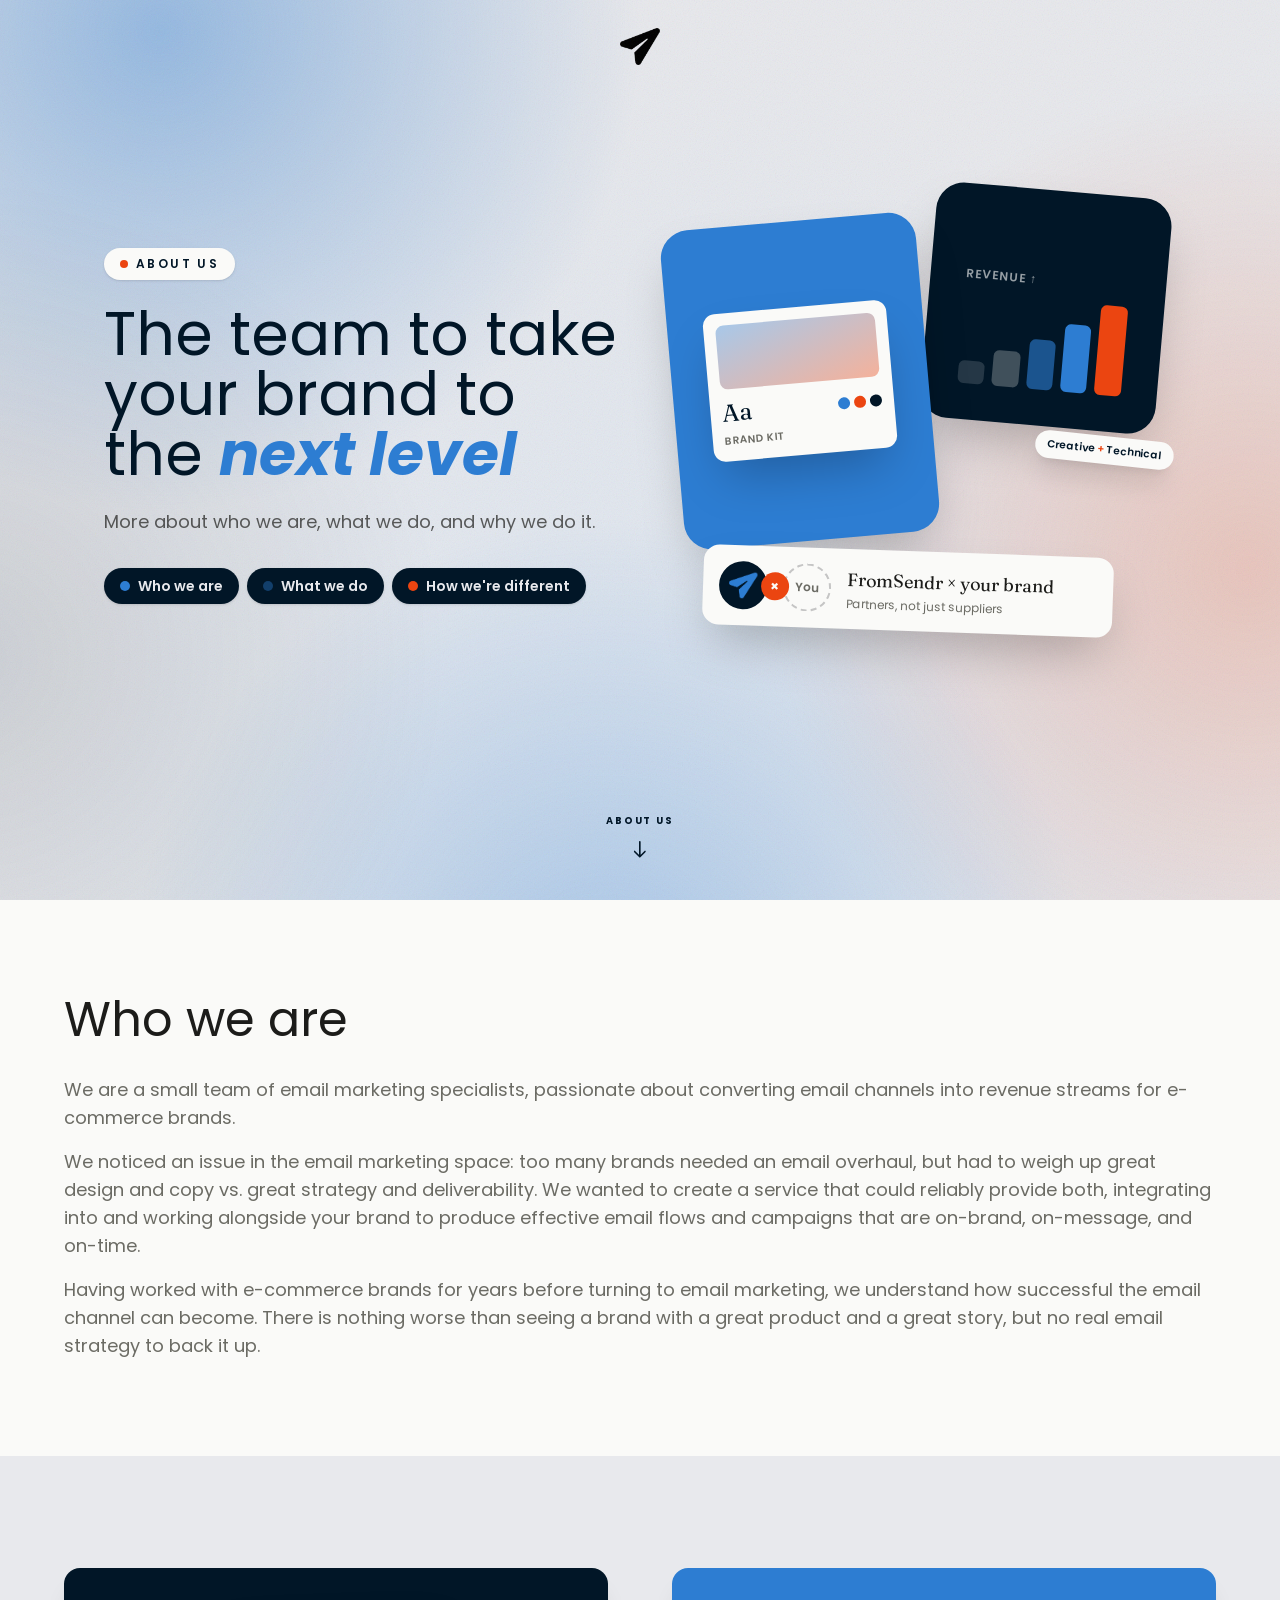
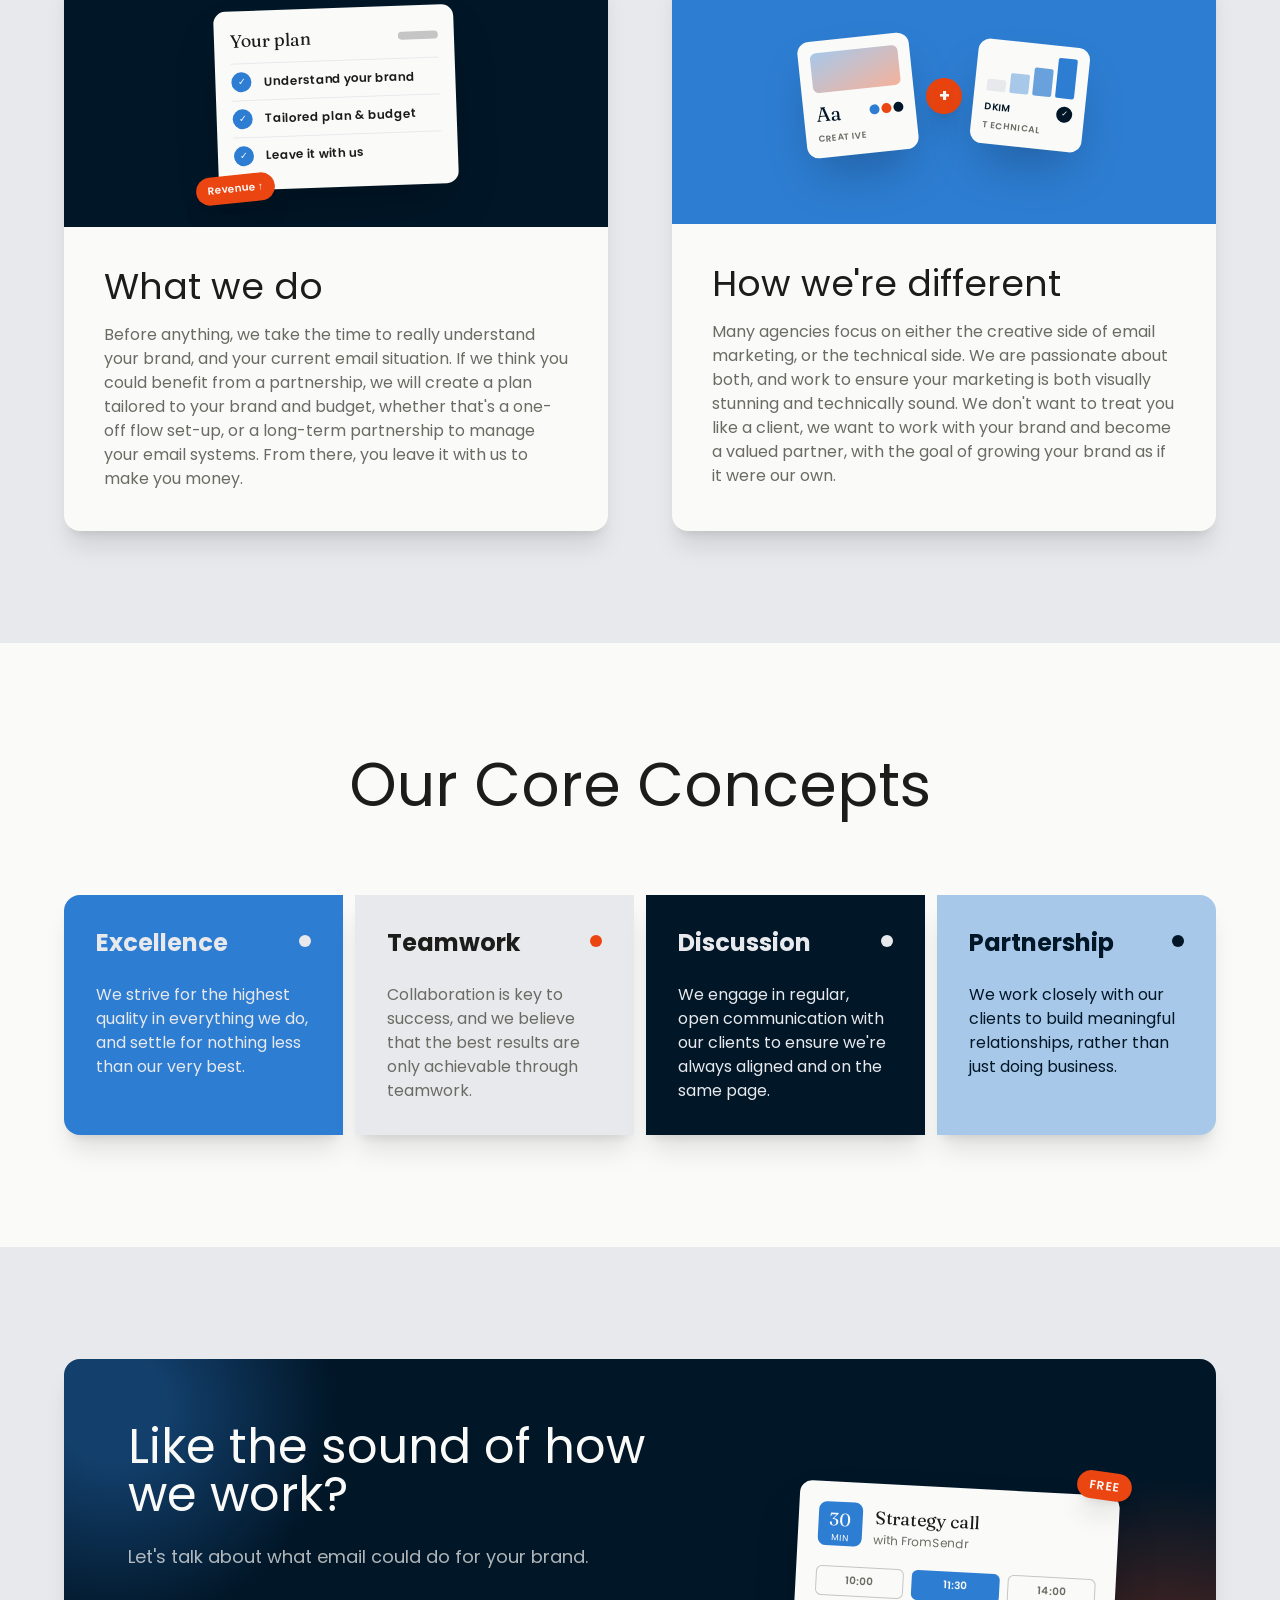
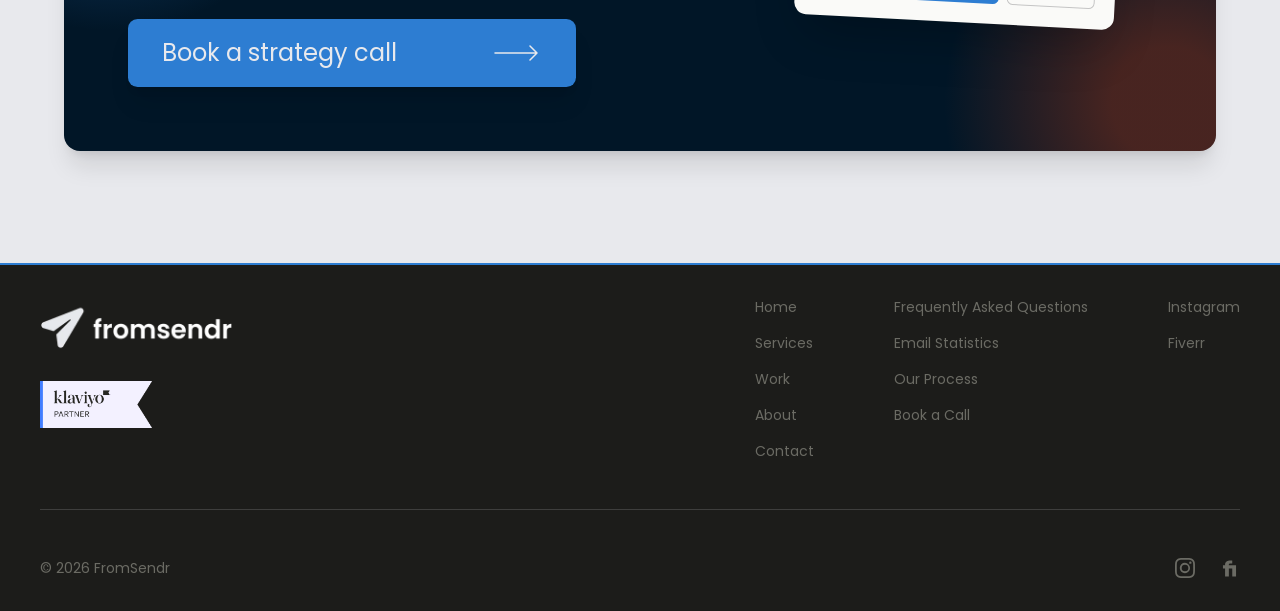
==== commit f8972b81: "Filled last email slots, small design changes (less orange, ink nav-bar)" ====
--- a/about.html
+++ b/about.html
@@ -91,7 +91,7 @@
           </div>
         </div>
         <!-- The partnership: FromSendr x your brand -->
-        <div class="absolute left-[8%] bottom-[6%] w-[80%] flex items-center gap-3 sm:gap-4 bg-paper rounded-2xl shadow-2xl p-3 sm:p-4 rotate-[-2deg]">
+        <div class="absolute left-[8%] bottom-[10%] w-[80%] flex items-center gap-3 sm:gap-4 bg-paper rounded-2xl shadow-2xl p-3 sm:p-4 rotate-[2deg]">
           <span class="flex items-center shrink-0">
             <span class="flex items-center justify-center h-9 w-9 sm:h-12 sm:w-12 rounded-full bg-navy overflow-hidden"><img src="images/favicon-v4.png" alt="" class="h-3/5 w-3/5 object-contain"></span>
             <span class="-mx-1.5 z-10 flex items-center justify-center h-6 w-6 sm:h-7 sm:w-7 rounded-full bg-orange text-paper text-sm font-bold">&times;</span>
@@ -103,9 +103,6 @@
           </span>
         </div>
         <!-- Stickers -->
-        <svg class="absolute left-[-2%] top-[2%] w-14 sm:w-20 rotate-[-12deg] drop-shadow-lg" viewBox="0 0 100 100">
-          <path d="M50 4 61.8 35.3 95.1 36.6 69 57.4 78 89.4 50 71 22 89.4 31 57.4 4.9 36.6 38.2 35.3Z" fill="#EB4511" stroke="#fff" stroke-width="6" stroke-linejoin="round"/>
-        </svg>
         <span class="absolute right-0 top-[52%] bg-paper text-navy text-[0.55rem] sm:text-[0.65rem] font-semibold rounded-full px-3 py-1.5 shadow-xl rotate-[6deg]">Creative <span class="text-orange">+</span> Technical</span>
       </div>
     </div>
@@ -234,29 +231,29 @@
       <div class="text-center mb-8 md:mb-20">
         <h2 data-reveal class="text-2xl md:text-4xl lg:text-6xl">Our Core Concepts</h2>
       </div>
-      <ol class="grid gap-y-6 gap-x-3 md:gap-6 grid-cols-2 lg:grid-cols-4">
-        <li data-reveal class="relative bg-blue text-platinum p-4 sm:p-8 rounded-[1rem] shadow-xl">
+      <ol class="grid gap-y-6 gap-x-3 md:gap-3 grid-cols-2 lg:grid-cols-4">
+        <li data-reveal class="relative bg-blue text-platinum p-4 sm:p-8 rounded-[1rem] lg:rounded-r-none shadow-xl">
           <div class="flex justify-between sm:mb-3">
             <h3 class="text-lg md:text-2xl mb-3 font-bold">Excellence</h3>
             <div class="bg-platinum h-2 w-2 md:h-3 md:w-3 rounded-full mt-1 sm:mt-2"></div>
           </div>
           <p class="text-xs md:text-base leading-relaxed">We strive for the highest quality in everything we do, and settle for nothing less than our very best.</p>
         </li>
-        <li data-reveal class="relative bg-platinum p-4 sm:p-8 rounded-[1rem] shadow-xl">
+        <li data-reveal class="relative bg-platinum p-4 sm:p-8 rounded-[1rem] lg:rounded-none shadow-xl">
           <div class="flex justify-between sm:mb-3">
             <h3 class="text-lg md:text-2xl mb-3 font-bold">Teamwork</h3>
             <div class="bg-orange h-2 w-2 md:h-3 md:w-3 rounded-full mt-1 sm:mt-2"></div>
           </div>
           <p class="text-stone text-xs md:text-base leading-relaxed">Collaboration is key to success, and we believe that the best results are only achievable through teamwork.</p>
         </li>
-        <li data-reveal class="relative bg-navy text-platinum p-4 sm:p-8 rounded-[1rem] shadow-xl">
+        <li data-reveal class="relative bg-navy text-platinum p-4 sm:p-8 rounded-[1rem] lg:rounded-none shadow-xl">
           <div class="flex justify-between sm:mb-3">
             <h3 class="text-lg md:text-2xl mb-3 font-bold">Discussion</h3>
             <div class="bg-platinum h-2 w-2 md:h-3 md:w-3 rounded-full mt-1 sm:mt-2"></div>
           </div>
           <p class="text-xs md:text-base leading-relaxed">We engage in regular, open communication with our clients to ensure we're always aligned and on the same page.</p>
         </li>
-        <li data-reveal class="relative bg-blue/40 text-navy p-4 sm:p-8 rounded-[1rem] shadow-xl">
+        <li data-reveal class="relative bg-blue/40 text-navy p-4 sm:p-8 rounded-[1rem] lg:rounded-l-none shadow-xl">
           <div class="flex justify-between sm:mb-3">
             <h3 class="text-lg md:text-2xl mb-3 font-bold">Partnership</h3>
             <div class="bg-navy h-2 w-2 md:h-3 md:w-3 rounded-full mt-1 sm:mt-2"></div>
--- a/styles.css
+++ b/styles.css
@@ -82,7 +82,7 @@
     z-index: 40;
     /* Top padding clears the logo, so the links sit centred just below it */
     padding: 6.5rem 1.5rem 2rem;
-    background-color: var(--color-navy);
+    background-color: var(--color-ink);
     transform: translateY(-100%);
     visibility: hidden;
     /* Closing waits briefly, so a slightly slow move off the logo doesn't drop it */
@@ -509,12 +509,11 @@
     position: relative;
     display: block;
     height: 28rem;
-    background-color: var(--color-silver);
     border-radius: 1rem;
     overflow: hidden;
     cursor: pointer;
     transition: transform 0.2s ease;
-    padding: 8px;
+    padding: 0px;
 }
 
 .email-preview:hover {
@@ -523,7 +522,7 @@
 
 .email-preview img {
     width: 100%;
-    border-radius: 0.7rem;
+    border-radius: 1rem;
     display: block;
 }
 
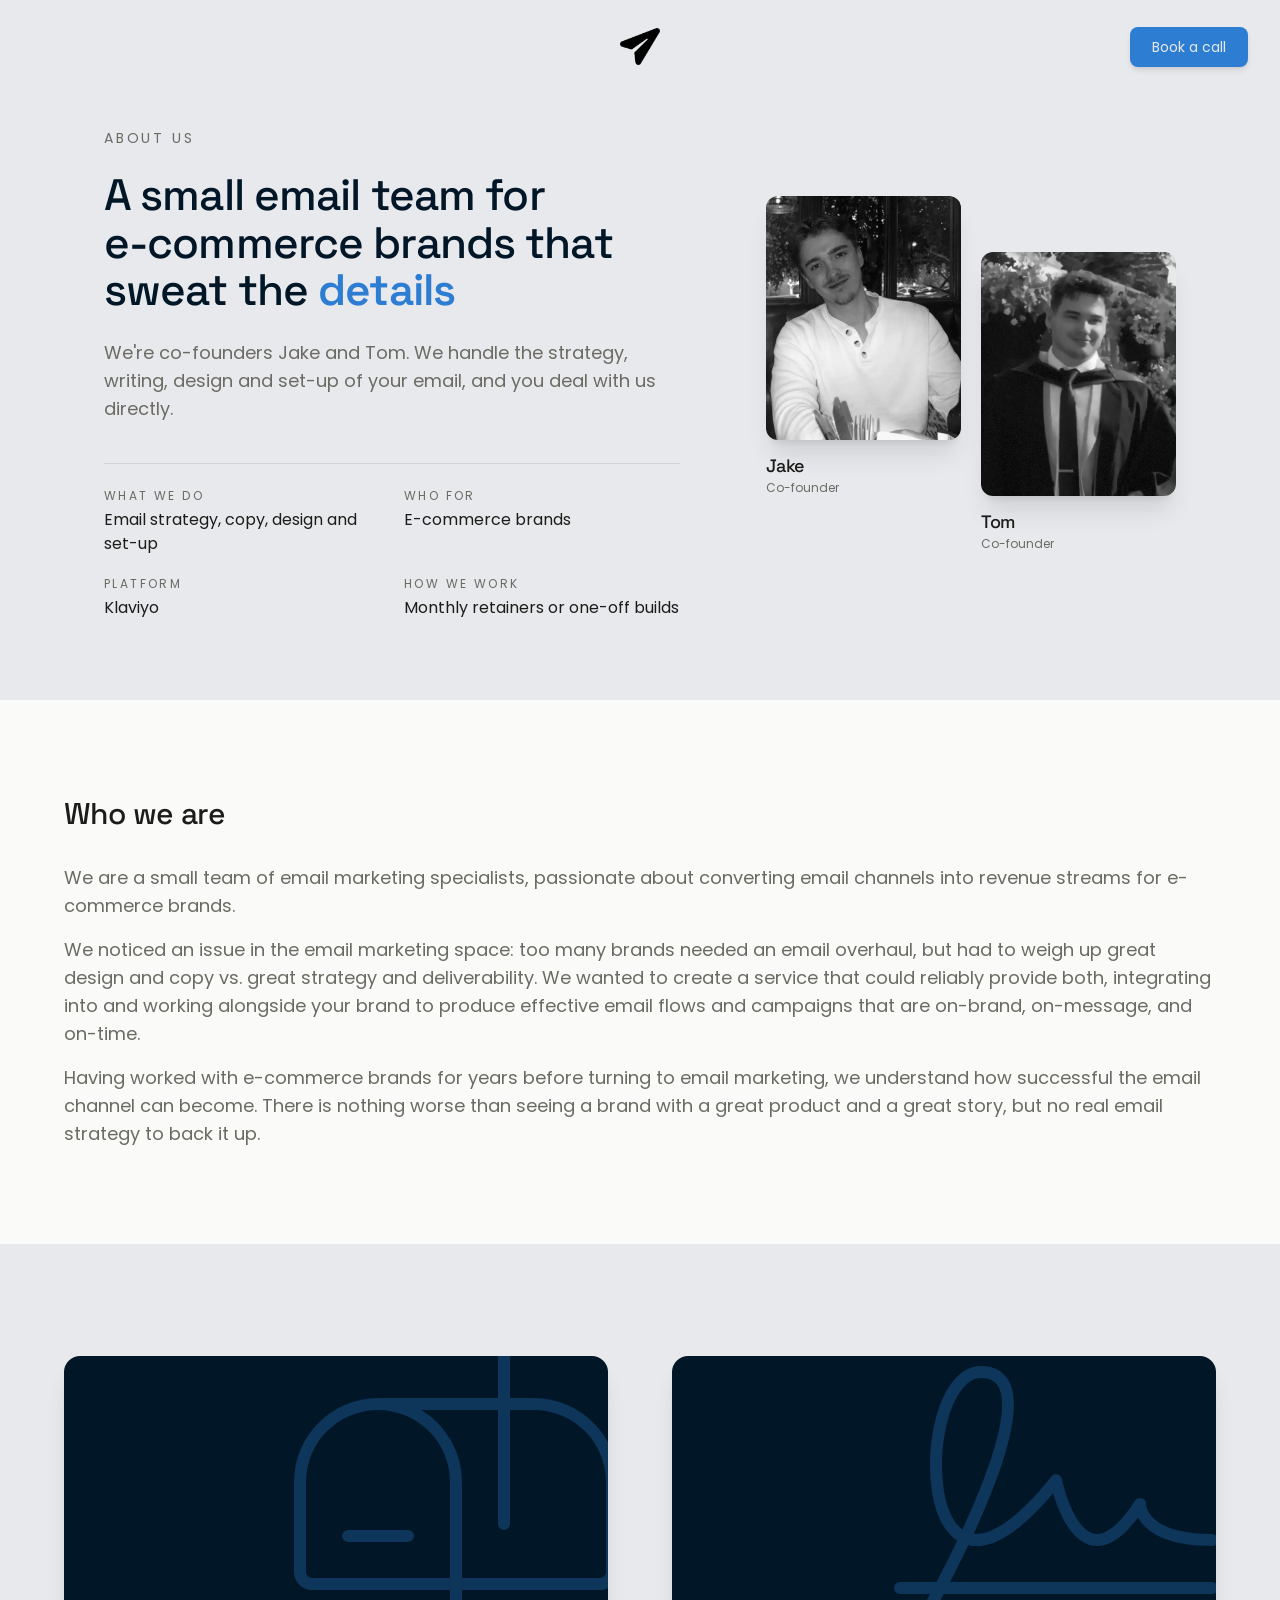
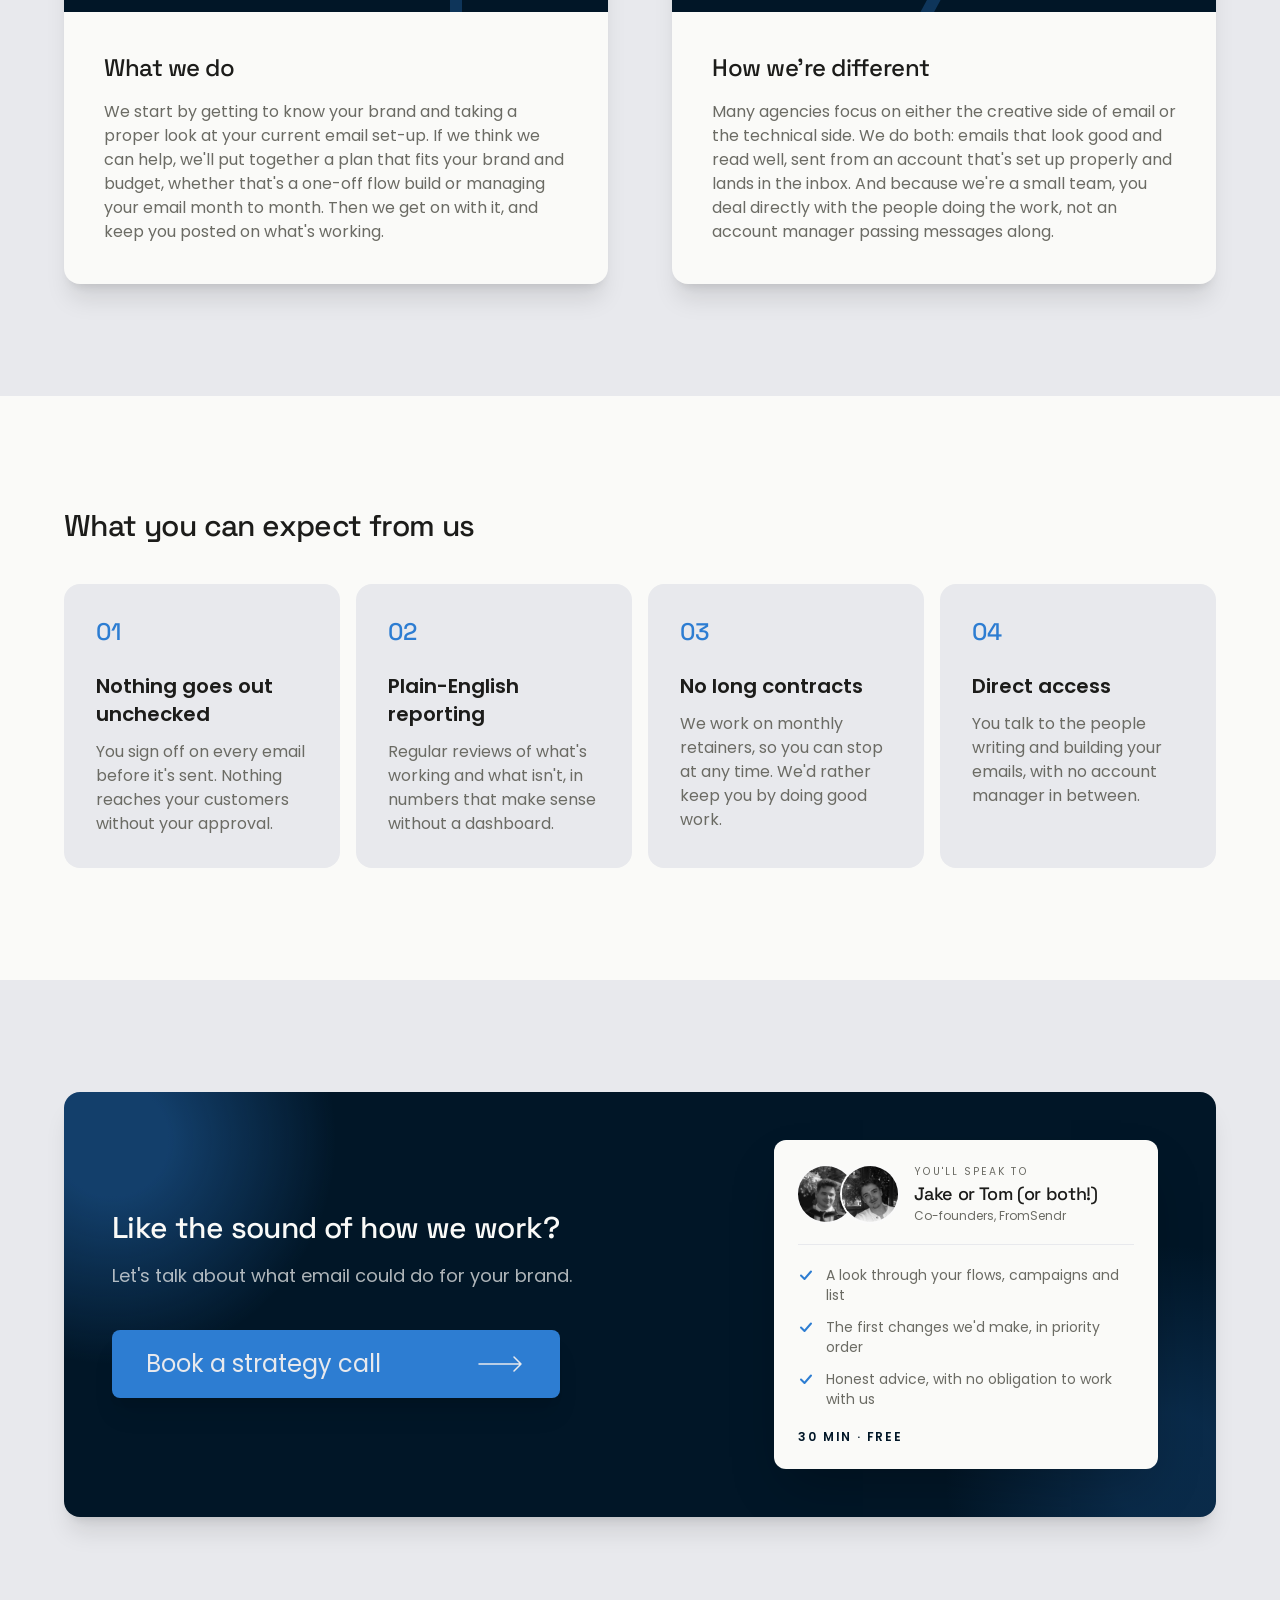
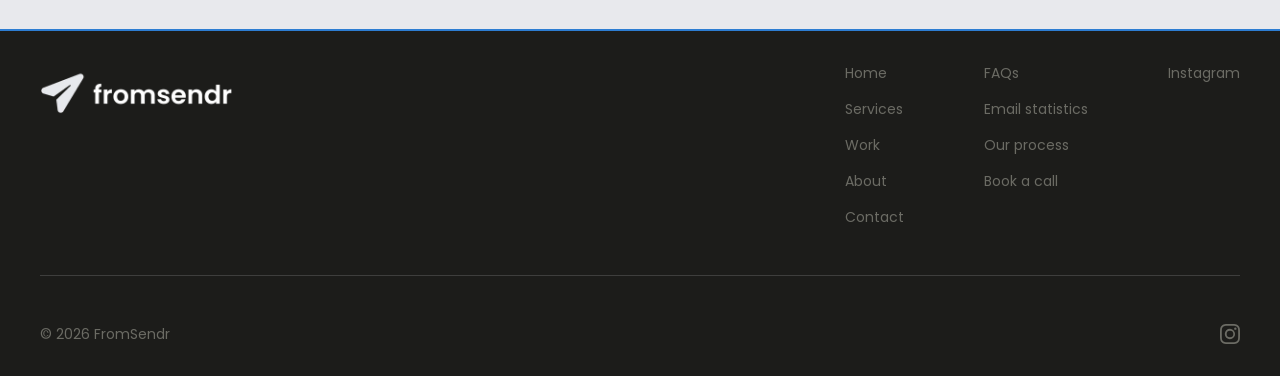
==== commit 9a104ff7: "Redesign" ====
--- a/about.html
+++ b/about.html
@@ -4,12 +4,26 @@
   <meta charset="UTF-8">
   <meta name="viewport" content="width=device-width, initial-scale=1.0">
   <link rel="icon" href="images/favicon-v4.png">
-  <title>FromSendr | About Us</title>
+  <title>FromSendr | About</title>
+  <meta name="description" content="A small team of email marketing specialists covering both the creative and the technical side of email for e-commerce brands.">
+
+  <!-- Open Graph: the title, description and image shown when a link to this page is shared (Slack, iMessage, LinkedIn...). og:url/og:image must be absolute URLs -->
+  <meta property="og:type" content="website">
+  <meta property="og:site_name" content="FromSendr">
+  <meta property="og:locale" content="en_GB">
+  <meta property="og:title" content="About FromSendr">
+  <meta property="og:description" content="A small team of email marketing specialists covering both the creative and the technical side of email for e-commerce brands.">
+  <meta property="og:url" content="https://fromsendr.com/about.html">
+  <meta property="og:image" content="https://fromsendr.com/images/og-image.jpg">
+  <meta property="og:image:width" content="1200">
+  <meta property="og:image:height" content="630">
+  <meta property="og:image:alt" content="FromSendr: email marketing for e-commerce brands">
+  <meta name="twitter:card" content="summary_large_image">
 
   <link rel="preconnect" href="https://fonts.googleapis.com">
   <link rel="preconnect" href="https://fonts.gstatic.com" crossorigin>
   <link rel="stylesheet" href="styles.css">
-  <link href="https://fonts.googleapis.com/css2?family=Fraunces:opsz,wght@9..144,400;9..144,600&family=Poppins:ital,wght@0,400;0,600;0,700;1,700&display=swap" rel="stylesheet">
+  <link href="https://fonts.googleapis.com/css2?family=Space+Grotesk:wght@500..600&family=Poppins:ital,wght@0,400;0,600;0,700;1,700&display=swap" rel="stylesheet">
 
   <!-- Built from tailwind.input.css + tailwind.config.js (see CLAUDE.md); must stay after styles.css -->
   <link rel="stylesheet" href="tailwind.css">
@@ -17,15 +31,6 @@
 
 <body class="bg-platinum text-ink font-sans antialiased">
 
-  <!-- Header + intro together fill the first screen (the intro takes the remaining height), then shrink as soon as the page scrolls (.hero-shrink, see styles.css/script.js) -->
-  <div class="hero-shrink relative overflow-hidden flex flex-col">
-  <!-- Animated aurora background in the brand colours (pure CSS, see .aurora in styles.css). Painted first (no z-index) so the later nav/intro sit on top without creating a stacking context (see .site-logo) -->
-  <div class="aurora" aria-hidden="true">
-    <span class="aurora-blob aurora-blob-1"></span>
-    <span class="aurora-blob aurora-blob-2"></span>
-    <span class="aurora-blob aurora-blob-3"></span>
-    <span class="aurora-blob aurora-blob-4"></span>
-  </div>
   <!-- ========== NAV (same as index.html) ========== -->
   <!-- Only the logo shows by default; hovering it (or tapping, on touch) drops the nav panel down. See .site-logo/.site-nav in styles.css -->
   <a href="index.html" class="site-logo" aria-label="FromSendr home">
@@ -38,89 +43,64 @@
     <a href="work.html" class="nav-link">Work</a>
     <a href="about.html" class="nav-link-selected">About</a>
     <a href="contact.html" class="nav-link">Contact</a>
+    <!-- Phones: a booking button at the bottom of the drawer (the fixed .site-cta below is md+ only) -->
+    <a href="contact.html" class="btn btn-sm md:hidden mt-auto w-full justify-center font-normal normal-case">Book a call</a>
   </nav>
+  <!-- Always-visible booking button, top-right on md+ (not on contact.html). Sits above the nav panel, see .site-cta -->
+  <a href="contact.html" class="btn btn-sm site-cta hidden md:inline-flex">Book a call</a>
 
   <!-- ========== INTRO ==========
-    Split hero (same pattern as services.html): copy + jump links on the left, a static collage on
-    the right (stacked below lg) about the creative + technical partnership. The jump links point at
-    ids below; script.js collapses the hero before scrolling (see .hero-shrink).
+    Shared inner-page hero (index's split at content height): headline, intro and quick facts on the
+    left; the founders on the right, in two staggered columns like index's emails (below lg, under
+    the copy). Photos are 600x750 crops in images/people/*-hero.webp, shown in greyscale (the CSS
+    grayscale class) so two very different shots read as a set; drop the class for colour.
   -->
-  <section class="flex-1 flex items-center relative w-full mx-auto max-w-6xl px-6 md:px-10 pt-24 pb-28 md:pb-36">
-    <div class="w-full grid md:gap-14 lg:grid-cols-2 lg:gap-10 items-center">
-      <div>
-        <p class="inline-flex items-center gap-2 bg-paper rounded-full px-4 py-2 text-[0.55rem] md:text-xs font-semibold uppercase tracking-[0.2em] text-navy shadow">
-          <span class="h-1 w-1 md:h-2 md:w-2 rounded-full bg-orange"></span>About us
-        </p>
-        <h1 class="mt-6 text-4xl sm:text-5xl lg:text-6xl leading-[1.1] text-navy">The team to take your brand to the <span class="text-blue font-bold italic">next level</span></h1>
-        <p class="hidden md:flex mt-6 text-ink/70 text-sm md:text-lg max-w-xl">
-          More about who we are, what we do, and why we do it.
-        </p>
-        <nav class="mt-8 hidden md:flex flex-wrap gap-2 text-platinum" aria-label="Jump to a section">
-          <a href="#who-we-are" class="flex items-center gap-2 bg-navy rounded-full px-4 py-2 shadow text-xs md:text-sm font-semibold hover:shadow-lg transition-shadow"><span class="h-2.5 w-2.5 rounded-full bg-blue"></span>Who we are</a>
-          <a href="#what-we-do" class="flex items-center gap-2 bg-navy rounded-full px-4 py-2 shadow text-xs md:text-sm font-semibold hover:shadow-lg transition-shadow"><span class="h-2.5 w-2.5 rounded-full bg-blue/40"></span>What we do</a>
-          <a href="#different" class="flex items-center gap-2 bg-navy rounded-full px-4 py-2 shadow text-xs md:text-sm font-semibold hover:shadow-lg transition-shadow"><span class="h-2.5 w-2.5 rounded-full bg-orange"></span>How we're different</a>
-        </nav>
-      </div>
-
-      <!-- Collage: square box, pieces positioned in % so it scales with the column. Later pieces paint on top -->
-      <div class="hidden md:block relative w-full max-w-md sm:max-w-lg mx-auto aspect-square" aria-hidden="true">
-        <!-- Technical: navy tile with rising revenue bars -->
-        <div class="absolute right-[2%] top-[4%] w-[46%] aspect-square flex flex-col justify-end gap-3 p-[7%] bg-navy rounded-[1.75rem] shadow-2xl rotate-[5deg]">
-          <span class="text-[0.55rem] sm:text-xs font-semibold uppercase tracking-wider text-paper/60">Revenue &uarr;</span>
-          <div class="flex items-end gap-1.5 sm:gap-2 h-[55%]">
-            <span class="flex-1 h-[25%] rounded-md bg-paper/15"></span>
-            <span class="flex-1 h-[40%] rounded-md bg-paper/25"></span>
-            <span class="flex-1 h-[55%] rounded-md bg-blue/60"></span>
-            <span class="flex-1 h-[75%] rounded-md bg-blue"></span>
-            <span class="flex-1 h-full rounded-md bg-orange"></span>
-          </div>
-        </div>
-        <!-- Creative: blue tile with a brand kit card -->
-        <div class="absolute left-[2%] top-[10%] w-[50%] aspect-[4/5] flex items-center justify-center p-[7%] bg-blue rounded-[1.75rem] shadow-2xl rotate-[-5deg]">
-          <div class="w-full bg-paper rounded-xl shadow-2xl p-3">
-            <div class="h-12 sm:h-16 rounded-lg bg-gradient-to-br from-blue/40 to-orange/40"></div>
-            <div class="flex items-center justify-between mt-2">
-              <span class="font-display text-xl sm:text-2xl text-navy">Aa</span>
-              <span class="flex gap-0.5 sm:gap-1">
-                <span class="h-2.5 w-2.5 sm:h-3 sm:w-3 rounded-full bg-blue"></span>
-                <span class="h-2.5 w-2.5 sm:h-3 sm:w-3 rounded-full bg-orange"></span>
-                <span class="h-2.5 w-2.5 sm:h-3 sm:w-3 rounded-full bg-navy"></span>
-              </span>
-            </div>
-            <span class="block mt-1 text-[0.55rem] sm:text-[0.65rem] font-semibold uppercase tracking-wider text-stone">Brand kit</span>
-          </div>
-        </div>
-        <!-- The partnership: FromSendr x your brand -->
-        <div class="absolute left-[8%] bottom-[10%] w-[80%] flex items-center gap-3 sm:gap-4 bg-paper rounded-2xl shadow-2xl p-3 sm:p-4 rotate-[2deg]">
-          <span class="flex items-center shrink-0">
-            <span class="flex items-center justify-center h-9 w-9 sm:h-12 sm:w-12 rounded-full bg-navy overflow-hidden"><img src="images/favicon-v4.png" alt="" class="h-3/5 w-3/5 object-contain"></span>
-            <span class="-mx-1.5 z-10 flex items-center justify-center h-6 w-6 sm:h-7 sm:w-7 rounded-full bg-orange text-paper text-sm font-bold">&times;</span>
-            <span class="flex items-center justify-center h-9 w-9 sm:h-12 sm:w-12 rounded-full border-2 border-dashed border-silver text-[0.55rem] sm:text-xs font-semibold text-stone">You</span>
-          </span>
-          <span>
-            <span class="block font-display text-sm sm:text-lg text-ink leading-tight">FromSendr &times; your brand</span>
-            <span class="block text-[0.6rem] sm:text-xs text-stone mt-0.5">Partners, not just suppliers</span>
-          </span>
-        </div>
-        <!-- Stickers -->
-        <span class="absolute right-0 top-[52%] bg-paper text-navy text-[0.55rem] sm:text-[0.65rem] font-semibold rounded-full px-3 py-1.5 shadow-xl rotate-[6deg]">Creative <span class="text-orange">+</span> Technical</span>
-      </div>
-    </div>
-
-    <!-- Scroll cue: sits at the bottom of the first screen -->
-    <div class="hero-cue hidden absolute bottom-6 md:bottom-10 left-1/2 -translate-x-1/2 md:flex flex-col items-center gap-3 text-navy font-bold" aria-hidden="true">
-      <span class="text-[0.6rem] uppercase tracking-[0.2em]">About us</span>
-      <svg xmlns="http://www.w3.org/2000/svg" width="16" height="24" viewBox="0 0 16 24" fill="none" class="w-3 h-5 motion-safe:animate-bounce">
-        <path d="M8 1V21M8 21L1 14M8 21L15 14" stroke="currentColor" stroke-width="2.2" stroke-linecap="round" stroke-linejoin="round"/>
-      </svg>
-    </div>
-  </section>
-  </div>
+  <header class="mx-auto max-w-6xl px-6 md:px-10 pt-28 md:pt-32 pb-14 md:pb-20 grid gap-10 lg:grid-cols-[1.5fr_1fr] lg:gap-12 items-center">
+    <div>
+      <p class="text-xs md:text-sm uppercase tracking-[0.2em] text-stone">About us</p>
+      <h1 class="mt-5 md:mt-6 font-display text-4xl md:text-[2.75rem] leading-[1.08] text-navy">A small email team for <span class="whitespace-nowrap">e-commerce</span> brands that sweat the <span class="font-semibold text-blue">details</span></h1>
+      <p class="mt-6 text-stone text-sm md:text-lg max-w-xl leading-relaxed">We're co-founders Jake and Tom. We handle the strategy, writing, design and set-up of your email, and you deal with us directly.</p>
+      <dl class="mt-8 md:mt-10 grid grid-cols-2 gap-x-6 gap-y-5 max-w-xl border-t border-ink/10 pt-6">
+        <div>
+          <dt class="text-[0.65rem] md:text-xs uppercase tracking-[0.2em] text-stone">What we do</dt>
+          <dd class="mt-1 text-ink text-sm md:text-base">Email strategy, copy, design and set-up</dd>
+        </div>
+        <div>
+          <dt class="text-[0.65rem] md:text-xs uppercase tracking-[0.2em] text-stone">Who for</dt>
+          <dd class="mt-1 text-ink text-sm md:text-base">E-commerce brands</dd>
+        </div>
+        <div>
+          <dt class="text-[0.65rem] md:text-xs uppercase tracking-[0.2em] text-stone">Platform</dt>
+          <dd class="mt-1 text-ink text-sm md:text-base">Klaviyo</dd>
+        </div>
+        <div>
+          <dt class="text-[0.65rem] md:text-xs uppercase tracking-[0.2em] text-stone">How we work</dt>
+          <dd class="mt-1 text-ink text-sm md:text-base">Monthly retainers or <span class="whitespace-nowrap">one-off</span> builds</dd>
+        </div>
+      </dl>
+    </div>
+    <div class="grid grid-cols-2 gap-4 md:gap-5 w-full max-w-sm sm:max-w-md mx-auto lg:max-w-none">
+      <figure>
+        <img src="images/people/jake-hero.webp" alt="Jake, co-founder of FromSendr" width="600" height="750" decoding="async" class="w-full aspect-[4/5] object-cover rounded-xl shadow-xl grayscale">
+        <figcaption class="mt-3">
+          <span class="block font-display text-lg text-ink">Jake</span>
+          <span class="block text-xs text-stone">Co-founder</span>
+        </figcaption>
+      </figure>
+      <figure class="pt-10 md:pt-14">
+        <img src="images/people/tom-hero.webp" alt="Tom, co-founder of FromSendr" width="600" height="750" decoding="async" class="w-full aspect-[4/5] object-cover rounded-xl shadow-xl grayscale">
+        <figcaption class="mt-3">
+          <span class="block font-display text-lg text-ink">Tom</span>
+          <span class="block text-xs text-stone">Co-founder</span>
+        </figcaption>
+      </figure>
+    </div>
+  </header>
 
   <!-- ========== Who we are ========== -->
   <section id="who-we-are" class="bg-paper px-6 md:px-10 py-16 md:py-24 text-left">
     <div class="mx-auto md:max-w-6xl flex flex-col gap-4 md:gap-8">
-      <p class="text-2xl md:text-5xl">Who we are</p>
+      <h2 class="font-display text-2xl md:text-3xl">Who we are</h2>
       <div class="flex flex-col gap-4 text-stone text-sm md:text-lg leading-relaxed">
         <p>
           We are a small team of email marketing specialists, passionate about converting email channels into revenue streams for e-commerce brands.
@@ -138,127 +118,65 @@
   </section>
 
   <!-- ========== WHAT WE DO / WHAT MAKES US DIFFERENT ==========
-    Two cards (stacked on mobile) in the services.html style: a coloured panel with a small
-    decorative illustration (built from divs), then the copy. Only the panel clips
-    (overflow-hidden), so the sticker can still hang off the card's corner; it comes last
-    so it paints above the panel.
+    Two cards (stacked on mobile) in the services.html style: a navy panel with an oversized, faded
+    Phosphor icon (Thin; images/svgs/about-page/) bleeding off its bottom-right, then the copy.
   -->
   <section class="px-6 md:px-10 py-16 md:py-28">
     <div class="mx-auto max-w-6xl grid gap-10 md:grid-cols-2 md:gap-16">
-      <div id="what-we-do" data-reveal class="scroll-mt-8 min-w-0 relative flex flex-col bg-paper rounded-[1rem] shadow-xl">
-        <div class="relative flex items-center justify-center min-h-64 p-6 sm:p-10 bg-navy rounded-t-[1rem] overflow-hidden" aria-hidden="true">
-          <div class="relative w-full max-w-[15rem]">
-            <div class="bg-paper rounded-xl shadow-2xl p-4 rotate-[-2deg]">
-              <div class="flex items-center justify-between mb-2">
-                <span class="font-display text-lg text-ink">Your plan</span>
-                <span class="h-2 w-10 rounded-full bg-silver"></span>
-              </div>
-              <div class="flex items-center gap-3 py-2 border-t border-platinum">
-                <span class="flex items-center justify-center h-5 w-5 shrink-0 rounded-full bg-blue text-paper text-[0.6rem]">&check;</span>
-                <span class="text-xs font-semibold text-ink">Understand your brand</span>
-              </div>
-              <div class="flex items-center gap-3 py-2 border-t border-platinum">
-                <span class="flex items-center justify-center h-5 w-5 shrink-0 rounded-full bg-blue text-paper text-[0.6rem]">&check;</span>
-                <span class="text-xs font-semibold text-ink">Tailored plan &amp; budget</span>
-              </div>
-              <div class="flex items-center gap-3 py-2 border-t border-platinum">
-                <span class="flex items-center justify-center h-5 w-5 shrink-0 rounded-full bg-blue text-paper text-[0.6rem]">&check;</span>
-                <span class="text-xs font-semibold text-ink">Leave it with us</span>
-              </div>
-            </div>
-            <span class="absolute -left-5 -bottom-4 bg-orange text-paper text-[0.65rem] font-semibold rounded-full px-3 py-1.5 shadow-xl rotate-[-6deg]">Revenue &uarr;</span>
-          </div>
+      <div id="what-we-do" class="scroll-mt-8 min-w-0 relative flex flex-col bg-paper rounded-[1rem] shadow-xl">
+        <div class="relative flex items-center justify-center min-h-40 md:min-h-64 p-6 sm:p-10 bg-navy rounded-t-[1rem] overflow-hidden" aria-hidden="true">
+          <!-- Phosphor "mailbox-thin" (images/svgs/about-page/mailbox-thin.svg), inlined so the colour classes apply -->
+          <svg viewBox="0 0 256 256" class="absolute -right-6 -bottom-10 w-56 sm:w-64 md:-right-10 md:-bottom-20 md:w-80 lg:w-96 h-auto text-blue/30" fill="currentColor"><path d="M100,152a4,4,0,0,1-4,4H56a4,4,0,0,1,0-8H96A4,4,0,0,1,100,152Zm136-36v60a12,12,0,0,1-12,12H132v36a4,4,0,0,1-8,0V188H32a12,12,0,0,1-12-12V116A56.06,56.06,0,0,1,76,60h80V24a4,4,0,0,1,4-4h32a4,4,0,0,1,0,8H164V60h16A56.06,56.06,0,0,1,236,116ZM124,180V116a48,48,0,0,0-96,0v60a4,4,0,0,0,4,4Zm104-64a48.05,48.05,0,0,0-48-48H164v76a4,4,0,0,1-8,0V68H104.82A56,56,0,0,1,132,116v64h92a4,4,0,0,0,4-4Z"/></svg>
         </div>
         <div class="p-8 md:p-10">
-          <h2 class="text-xl md:text-4xl mb-4">What we do</h2>
+          <h2 class="font-display text-xl md:text-2xl mb-4">What we do</h2>
           <p class="text-stone text-xs md:text-base leading-relaxed">
-            Before anything, we take the time to really understand your brand, and your current email situation.
-            If we think you could benefit from a partnership, we will create a plan tailored to your brand and budget, whether that's a one-off flow set-up, or a long-term partnership to manage your email systems.
-            From there, you leave it with us to make you money.
+            We start by getting to know your brand and taking a proper look at your current email set-up.
+            If we think we can help, we'll put together a plan that fits your brand and budget, whether that's a one-off flow build or managing your email month to month.
+            Then we get on with it, and keep you posted on what's working.
           </p>
         </div>
-        <img src="images/stickers/verified-sticker.png" alt="" loading="lazy" decoding="async" class="sticker">
-      </div>
-      <div id="different" data-reveal class="scroll-mt-8 min-w-0 relative flex flex-col bg-paper rounded-[1rem] shadow-xl">
-        <div class="relative flex items-center justify-center min-h-64 p-6 sm:p-10 bg-blue rounded-t-[1rem] overflow-hidden" aria-hidden="true">
-          <div class="relative flex items-center gap-2 sm:gap-3">
-            <div class="w-24 sm:w-28 bg-paper rounded-xl shadow-2xl p-3 rotate-[-6deg]">
-              <div class="h-10 rounded-md bg-gradient-to-br from-blue/40 to-orange/40"></div>
-              <div class="flex items-center justify-between mt-2">
-                <span class="font-display text-xl text-navy">Aa</span>
-                <span class="flex gap-0.5">
-                  <span class="h-2.5 w-2.5 rounded-full bg-blue"></span>
-                  <span class="h-2.5 w-2.5 rounded-full bg-orange"></span>
-                  <span class="h-2.5 w-2.5 rounded-full bg-navy"></span>
-                </span>
-              </div>
-              <span class="block mt-1 text-[0.55rem] font-semibold uppercase tracking-wider text-stone">Creative</span>
-            </div>
-            <span class="flex items-center justify-center h-9 w-9 shrink-0 rounded-full bg-orange text-paper text-lg font-bold shadow-xl">+</span>
-            <div class="w-24 sm:w-28 bg-paper rounded-xl shadow-2xl p-3 rotate-[6deg]">
-              <div class="flex items-end gap-1 h-10">
-                <span class="flex-1 h-3 rounded-sm bg-platinum"></span>
-                <span class="flex-1 h-5 rounded-sm bg-blue/40"></span>
-                <span class="flex-1 h-7 rounded-sm bg-blue/70"></span>
-                <span class="flex-1 h-10 rounded-sm bg-blue"></span>
-              </div>
-              <div class="flex items-center justify-between mt-2">
-                <span class="text-[0.6rem] font-semibold text-navy">DKIM</span>
-                <span class="flex items-center justify-center h-4 w-4 rounded-full bg-navy text-paper text-[0.5rem]">&check;</span>
-              </div>
-              <span class="block mt-1 text-[0.55rem] font-semibold uppercase tracking-wider text-stone">Technical</span>
-            </div>
-          </div>
+      </div>
+      <div id="different" class="scroll-mt-8 min-w-0 relative flex flex-col bg-paper rounded-[1rem] shadow-xl">
+        <div class="relative flex items-center justify-center min-h-40 md:min-h-64 p-6 sm:p-10 bg-navy rounded-t-[1rem] overflow-hidden" aria-hidden="true">
+          <!-- Phosphor "signature-thin" (images/svgs/about-page/signature-thin.svg), inlined so the colour classes apply -->
+          <svg viewBox="0 0 256 256" class="absolute -right-6 -bottom-10 w-56 sm:w-64 md:-right-8 md:-bottom-24 md:w-80 lg:w-96 h-auto text-blue/30" fill="currentColor"><path d="M232,172H57.32c4-7.83,8.18-16.11,12.21-24.56,15.14,3.55,34.13-8.06,56.54-34.59,3.67,12.5,12.53,34.83,29.08,35.15h.35c8.71,0,17.64-6.25,27.16-19.06C187.17,137.14,199.31,148,232,148a4,4,0,0,0,0-8c-42.88,0-44-19.24-44-20a4,4,0,0,0-7.35-2.18C168.74,136.1,160.42,140,155.48,140h-.18c-13-.25-21.29-26.52-23.38-36.61a4,4,0,0,0-7-1.69c-20.94,26.27-39.06,39.55-51.8,38.2C97.31,87.5,105.19,53.16,96.49,37.77,94,33.31,88.7,28,77.91,28,64.09,28,52.54,42.41,47,66.54A122.7,122.7,0,0,0,45.46,113c2.64,15.29,8.39,26.05,16.69,31.35-4.58,9.6-9.3,19-13.84,27.68H24a4,4,0,0,0,0,8H44.1c-12.87,24.17-23.37,41.68-23.53,41.94a4,4,0,0,0,1.37,5.49A3.93,3.93,0,0,0,24,228a4,4,0,0,0,3.43-1.94c.16-.27,11.85-19.75,25.72-46.06H232a4,4,0,0,0,0-8ZM53.34,111.61a114.81,114.81,0,0,1,1.49-43.29C58.4,52.7,66.34,36,77.91,36c7.52,0,10.23,3.26,11.61,5.7C99,58.4,79.92,106,65.6,137,59.76,132.69,55.46,123.83,53.34,111.61Z"/></svg>
         </div>
         <div class="p-8 md:p-10">
-          <h2 class="text-xl md:text-4xl mb-4">How we're different</h2>
+          <h2 class="font-display text-xl md:text-2xl mb-4">How we're different</h2>
           <p class="text-stone text-xs md:text-base leading-relaxed">
-            Many agencies focus on either the creative side of email marketing, or the technical side. We are passionate about both, and work to ensure your marketing is both visually stunning and technically sound.
-            We don't want to treat you like a client, we want to work with your brand and become a valued partner, with the goal of growing your brand as if it were our own.
+            Many agencies focus on either the creative side of email or the technical side. We do both: emails that look good and read well, sent from an account that's set up properly and lands in the inbox.
+            And because we're a small team, you deal directly with the people doing the work, not an account manager passing messages along.
           </p>
         </div>
-        <!-- Placeholder sticker: swap for <img src="images/stickers/..." alt="" class="sticker"> -->
-        <svg class="sticker" viewBox="0 0 100 100" aria-hidden="true">
-          <path d="M50 4 61.8 35.3 95.1 36.6 69 57.4 78 89.4 50 71 22 89.4 31 57.4 4.9 36.6 38.2 35.3Z" fill="#EB4511" stroke="#fff" stroke-width="6" stroke-linejoin="round"/>
-        </svg>
-      </div>
-    </div>
-  </section>
-
-  <!-- ========== CORE CONCEPTS ========== -->
+      </div>
+    </div>
+  </section>
+
+  <!-- ========== WHAT TO EXPECT ========== -->
   <section id="core-concepts" class="bg-paper px-6 md:px-10 py-16 md:py-28">
     <div class="mx-auto max-w-6xl">
-      <div class="text-center mb-8 md:mb-20">
-        <h2 data-reveal class="text-2xl md:text-4xl lg:text-6xl">Our Core Concepts</h2>
-      </div>
-      <ol class="grid gap-y-6 gap-x-3 md:gap-3 grid-cols-2 lg:grid-cols-4">
-        <li data-reveal class="relative bg-blue text-platinum p-4 sm:p-8 rounded-[1rem] lg:rounded-r-none shadow-xl">
-          <div class="flex justify-between sm:mb-3">
-            <h3 class="text-lg md:text-2xl mb-3 font-bold">Excellence</h3>
-            <div class="bg-platinum h-2 w-2 md:h-3 md:w-3 rounded-full mt-1 sm:mt-2"></div>
-          </div>
-          <p class="text-xs md:text-base leading-relaxed">We strive for the highest quality in everything we do, and settle for nothing less than our very best.</p>
-        </li>
-        <li data-reveal class="relative bg-platinum p-4 sm:p-8 rounded-[1rem] lg:rounded-none shadow-xl">
-          <div class="flex justify-between sm:mb-3">
-            <h3 class="text-lg md:text-2xl mb-3 font-bold">Teamwork</h3>
-            <div class="bg-orange h-2 w-2 md:h-3 md:w-3 rounded-full mt-1 sm:mt-2"></div>
-          </div>
-          <p class="text-stone text-xs md:text-base leading-relaxed">Collaboration is key to success, and we believe that the best results are only achievable through teamwork.</p>
-        </li>
-        <li data-reveal class="relative bg-navy text-platinum p-4 sm:p-8 rounded-[1rem] lg:rounded-none shadow-xl">
-          <div class="flex justify-between sm:mb-3">
-            <h3 class="text-lg md:text-2xl mb-3 font-bold">Discussion</h3>
-            <div class="bg-platinum h-2 w-2 md:h-3 md:w-3 rounded-full mt-1 sm:mt-2"></div>
-          </div>
-          <p class="text-xs md:text-base leading-relaxed">We engage in regular, open communication with our clients to ensure we're always aligned and on the same page.</p>
-        </li>
-        <li data-reveal class="relative bg-blue/40 text-navy p-4 sm:p-8 rounded-[1rem] lg:rounded-l-none shadow-xl">
-          <div class="flex justify-between sm:mb-3">
-            <h3 class="text-lg md:text-2xl mb-3 font-bold">Partnership</h3>
-            <div class="bg-navy h-2 w-2 md:h-3 md:w-3 rounded-full mt-1 sm:mt-2"></div>
-          </div>
-          <p class="text-xs md:text-base leading-relaxed">We work closely with our clients to build meaningful relationships, rather than just doing business.</p>
+      <h2 class="mb-8 md:mb-10 font-display text-2xl md:text-3xl">What you can expect from us</h2>
+      <ol class="grid gap-3 md:gap-4 grid-cols-2 lg:grid-cols-4">
+        <li class="bg-platinum p-4 sm:p-8 rounded-[1rem]">
+          <span class="font-display text-xl md:text-2xl text-blue">01</span>
+          <h3 class="mt-3 md:mt-6 mb-2 md:mb-3 text-base md:text-xl font-semibold text-ink">Nothing goes out unchecked</h3>
+          <p class="text-stone text-xs md:text-base leading-relaxed">You sign off on every email before it's sent. Nothing reaches your customers without your approval.</p>
+        </li>
+        <li class="bg-platinum p-4 sm:p-8 rounded-[1rem]">
+          <span class="font-display text-xl md:text-2xl text-blue">02</span>
+          <h3 class="mt-3 md:mt-6 mb-2 md:mb-3 text-base md:text-xl font-semibold text-ink">Plain-English reporting</h3>
+          <p class="text-stone text-xs md:text-base leading-relaxed">Regular reviews of what's working and what isn't, in numbers that make sense without a dashboard.</p>
+        </li>
+        <li class="bg-platinum p-4 sm:p-8 rounded-[1rem]">
+          <span class="font-display text-xl md:text-2xl text-blue">03</span>
+          <h3 class="mt-3 md:mt-6 mb-2 md:mb-3 text-base md:text-xl font-semibold text-ink">No long contracts</h3>
+          <p class="text-stone text-xs md:text-base leading-relaxed">We work on monthly retainers, so you can stop at any time. We'd rather keep you by doing good work.</p>
+        </li>
+        <li class="bg-platinum p-4 sm:p-8 rounded-[1rem]">
+          <span class="font-display text-xl md:text-2xl text-blue">04</span>
+          <h3 class="mt-3 md:mt-6 mb-2 md:mb-3 text-base md:text-xl font-semibold text-ink">Direct access</h3>
+          <p class="text-stone text-xs md:text-base leading-relaxed">You talk to the people writing and building your emails, with no account manager in between.</p>
         </li>
       </ol>
     </div>
@@ -266,40 +184,41 @@
 
   <!-- ========== CTA ==========
     Navy card (shared by work.html, about.html and services.html; keep in sync apart from the copy):
-    text + button on one side, a decorative "booking" card on the other (stacked on mobile).
+    heading, copy and button on one side; on md+ a "who you'll talk to" card with both founders' avatars
+    (on phones the avatars + "You'll speak to..." sit above the button instead). Same card as index.html.
     The two soft glows are the card's .cta-glow background (styles.css).
   -->
   <section class="px-6 md:px-10 py-16 md:py-28">
-    <div data-reveal class="relative cta-glow mx-auto max-w-6xl grid gap-10 md:gap-12 md:grid-cols-[3fr_2fr] items-center px-5 py-8 md:p-16 bg-navy rounded-[1rem] shadow-xl overflow-hidden">
+    <div class="relative cta-glow mx-auto max-w-6xl grid gap-10 md:gap-12 md:grid-cols-[3fr_2fr] items-center px-5 py-8 md:p-12 bg-navy rounded-[1rem] shadow-xl overflow-hidden">
       <div class="relative flex flex-col items-center md:items-start text-center md:text-left">
-        <h2 class="text-2xl md:text-3xl lg:text-5xl text-paper">Like the sound of how we work?</h2>
-        <p class="text-sm md:text-lg text-paper/70 mt-4 md:mt-6 max-w-xl">Let's talk about what email could do for your brand.</p>
-        <a href="contact.html" class="btn w-full max-w-md mt-10 md:mt-12 gap-4 md:gap-12">
+        <h2 class="font-display text-2xl md:text-3xl text-paper">Like the sound of how we work?</h2>
+        <p class="text-sm md:text-lg text-paper/70 mt-4 max-w-xl">Let's talk about what email could do for your brand.</p>
+        <div class="md:hidden mt-6 flex items-center gap-3">
+          <span class="flex -space-x-3"><img src="images/people/tom-avatar.webp" alt="" width="160" height="160" loading="lazy" decoding="async" class="h-10 w-10 rounded-full object-cover grayscale ring-2 ring-navy"><img src="images/people/jake-avatar.webp" alt="" width="160" height="160" loading="lazy" decoding="async" class="h-10 w-10 rounded-full object-cover grayscale ring-2 ring-navy"></span>
+          <span class="text-sm text-paper/80 text-left">You'll speak to Jake or Tom <span class="whitespace-nowrap">(or both!)</span></span>
+        </div>
+        <a href="contact.html" class="btn w-full max-w-md mt-8 md:mt-10 gap-4 md:gap-12">
           Book a strategy call
           <svg xmlns="http://www.w3.org/2000/svg" width="48" height="16" viewBox="0 0 48 16" fill="none" aria-hidden="true" class="btn-arrow">
             <path d="M1 8H43M43 8L36 1M43 8L36 15" stroke="currentColor" stroke-width="1.5" stroke-linecap="round" stroke-linejoin="round"/>
           </svg>
         </a>
       </div>
-      <div class="hidden md:block relative w-full max-w-[13rem] md:max-w-xs mx-auto" aria-hidden="true">
-        <div class="bg-paper rounded-xl shadow-2xl p-3 md:p-5 rotate-[3deg]">
-          <div class="flex items-center gap-3">
-            <span class="flex flex-col items-center justify-center h-11 w-11 rounded-lg bg-blue text-paper leading-none">
-              <span class="font-display text-lg">30</span>
-              <span class="text-[0.55rem] uppercase">min</span>
-            </span>
-            <span>
-              <span class="block font-display text-lg text-ink">Strategy call</span>
-              <span class="block text-xs text-stone">with FromSendr</span>
-            </span>
-          </div>
-          <div class="grid grid-cols-3 gap-2 mt-5 text-[0.65rem] font-semibold text-center">
-            <span class="rounded-md border border-silver text-stone py-1.5">10:00</span>
-            <span class="rounded-md bg-blue text-paper py-1.5">11:30</span>
-            <span class="rounded-md border border-silver text-stone py-1.5">14:00</span>
-          </div>
-        </div>
-        <span class="absolute -right-3 -top-3 md:-right-4 md:-top-4 bg-orange text-paper text-[0.6rem] md:text-xs font-semibold uppercase tracking-wider rounded-full px-2.5 md:px-3 py-1 md:py-1.5 shadow-xl rotate-[8deg]">Free</span>
+      <div class="hidden md:block relative w-full max-w-sm mx-auto bg-paper rounded-xl shadow-2xl p-6">
+        <div class="flex items-center gap-4">
+          <span class="flex shrink-0 -space-x-3"><img src="images/people/tom-avatar.webp" alt="" width="160" height="160" loading="lazy" decoding="async" class="h-14 w-14 rounded-full object-cover grayscale ring-2 ring-paper"><img src="images/people/jake-avatar.webp" alt="" width="160" height="160" loading="lazy" decoding="async" class="h-14 w-14 rounded-full object-cover grayscale ring-2 ring-paper"></span>
+          <span>
+            <span class="block text-[0.65rem] uppercase tracking-[0.2em] text-stone">You'll speak to</span>
+            <span class="block mt-1 font-display text-lg leading-tight text-ink">Jake or Tom (or both!)</span>
+            <span class="block mt-0.5 text-xs text-stone">Co-founders, FromSendr</span>
+          </span>
+        </div>
+        <ul class="mt-5 pt-5 border-t border-platinum space-y-3 text-sm text-stone">
+            <li class="flex gap-3"><svg xmlns="http://www.w3.org/2000/svg" viewBox="0 0 16 16" fill="none" aria-hidden="true" class="mt-0.5 h-4 w-4 shrink-0 text-blue"><path d="M3 8.5L6.5 12L13 4.5" stroke="currentColor" stroke-width="2" stroke-linecap="round" stroke-linejoin="round"/></svg><span>A look through your flows, campaigns and list</span></li>
+            <li class="flex gap-3"><svg xmlns="http://www.w3.org/2000/svg" viewBox="0 0 16 16" fill="none" aria-hidden="true" class="mt-0.5 h-4 w-4 shrink-0 text-blue"><path d="M3 8.5L6.5 12L13 4.5" stroke="currentColor" stroke-width="2" stroke-linecap="round" stroke-linejoin="round"/></svg><span>The first changes we'd make, in priority order</span></li>
+            <li class="flex gap-3"><svg xmlns="http://www.w3.org/2000/svg" viewBox="0 0 16 16" fill="none" aria-hidden="true" class="mt-0.5 h-4 w-4 shrink-0 text-blue"><path d="M3 8.5L6.5 12L13 4.5" stroke="currentColor" stroke-width="2" stroke-linecap="round" stroke-linejoin="round"/></svg><span>Honest advice, with no obligation to work with us</span></li>
+        </ul>
+        <p class="mt-5 text-xs font-semibold uppercase tracking-[0.15em] text-navy">30 min &middot; Free</p>
       </div>
     </div>
   </section>
@@ -309,7 +228,7 @@
     <div class="flex justify-between">
       <div class="flex flex-col justify-start gap-8">
         <img src="images/wordmark-platinum-footer.webp" alt="FromSendr" width="400" height="108" loading="lazy" decoding="async" class="w-24 sm:w-32 md:w-48">
-        <img src="images/klaviyo-partner.png" alt="Klaviyo Partner" width="800" height="337" loading="lazy" decoding="async" class="w-14 sm:w-20 md:w-28">
+        <img src="images/klaviyo-partner.png" alt="Klaviyo Partner" width="800" height="337" loading="lazy" decoding="async" class="hidden w-14 sm:w-20 md:w-28">
       </div>
       <div class="flex justify-end gap-20">
         <div class="flex flex-col gap-4 text-xs text-right md:text-left md:text-sm">
@@ -320,14 +239,13 @@
           <a href="contact.html" class="footer-link">Contact</a>
         </div>
         <div class="hidden md:flex flex-col gap-4 text-xs md:text-sm">
-          <a href="services.html#faq" class="footer-link">Frequently Asked Questions</a>
-          <a href="index.html#statistics" class="footer-link">Email Statistics</a>
-          <a href="services.html#process" class="footer-link">Our Process</a>
-          <a href="contact.html#booking" class="footer-link">Book a Call</a>
+          <a href="services.html#faq" class="footer-link">FAQs</a>
+          <a href="index.html#statistics" class="footer-link">Email statistics</a>
+          <a href="services.html#process" class="footer-link">Our process</a>
+          <a href="contact.html#booking" class="footer-link">Book a call</a>
         </div>
         <div class="hidden lg:flex flex-col gap-4 text-xs md:text-sm">
           <a href="https://www.instagram.com/fromsendr/" target="_blank" rel="noopener noreferrer" class="footer-link">Instagram</a>
-          <a href="https://www.fiverr.com/fromsendr" target="_blank" rel="noopener noreferrer" class="footer-link">Fiverr</a>
         </div>
       </div>
     </div>
@@ -340,11 +258,6 @@
             <path d="M8 0C5.829 0 5.556.01 4.703.048 3.85.088 3.269.222 2.76.42a3.9 3.9 0 0 0-1.417.923A3.9 3.9 0 0 0 .42 2.76C.222 3.268.087 3.85.048 4.7.01 5.555 0 5.827 0 8.001c0 2.172.01 2.444.048 3.297.04.852.174 1.433.372 1.942.205.526.478.972.923 1.417.444.445.89.719 1.416.923.51.198 1.09.333 1.942.372C5.555 15.99 5.827 16 8 16s2.444-.01 3.298-.048c.851-.04 1.434-.174 1.943-.372a3.9 3.9 0 0 0 1.416-.923c.445-.445.718-.891.923-1.417.197-.509.332-1.09.372-1.942C15.99 10.445 16 10.173 16 8s-.01-2.445-.048-3.299c-.04-.851-.175-1.433-.372-1.941a3.9 3.9 0 0 0-.923-1.417A3.9 3.9 0 0 0 13.24.42c-.51-.198-1.092-.333-1.943-.372C10.443.01 10.172 0 7.998 0zm-.717 1.442h.718c2.136 0 2.389.007 3.232.046.78.035 1.204.166 1.486.275.373.145.64.319.92.599s.453.546.598.92c.11.281.24.705.275 1.485.039.843.047 1.096.047 3.231s-.008 2.389-.047 3.232c-.035.78-.166 1.203-.275 1.485a2.5 2.5 0 0 1-.599.919c-.28.28-.546.453-.92.598-.28.11-.704.24-1.485.276-.843.038-1.096.047-3.232.047s-2.39-.009-3.233-.047c-.78-.036-1.203-.166-1.485-.276a2.5 2.5 0 0 1-.92-.598 2.5 2.5 0 0 1-.6-.92c-.109-.281-.24-.705-.275-1.485-.038-.843-.046-1.096-.046-3.233s.008-2.388.046-3.231c.036-.78.166-1.204.276-1.486.145-.373.319-.64.599-.92s.546-.453.92-.598c.282-.11.705-.24 1.485-.276.738-.034 1.024-.044 2.515-.045zm4.988 1.328a.96.96 0 1 0 0 1.92.96.96 0 0 0 0-1.92m-4.27 1.122a4.109 4.109 0 1 0 0 8.217 4.109 4.109 0 0 0 0-8.217m0 1.441a2.667 2.667 0 1 1 0 5.334 2.667 2.667 0 0 1 0-5.334"/>
           </svg>
         </a>
-        <a href="https://www.fiverr.com/fromsendr" target="_blank" rel="noopener noreferrer" class="footer-link" title="Fiverr" aria-label="FromSendr on Fiverr">
-          <svg width="21" height="21" fill="currentColor" viewBox="0 0 192 192" xmlns="http://www.w3.org/2000/svg">
-            <path d="M121.1 170h34.75V67.04H90.21v-7.72s0-9.01 9.01-9.01h21.88V22H99.22s-43.76 0-43.76 37.32v7.72h-19.3v28.31h19.3v74.64h34.75V95.36h30.89V170Z"/>
-          </svg>
-        </a>
       </div>
     </div>
   </footer>
--- a/styles.css
+++ b/styles.css
@@ -8,6 +8,14 @@
     --color-silver: #C5C5C5;
     --color-navy: #011627;
     --color-orange: #EB4511;
+}
+
+/* Headlines: Tailwind's font-display sets the family (Space Grotesk); this adds its default
+   weight and slightly tighter tracking. A weight class on the element (font-semibold etc.)
+   still wins, since tailwind.css loads later. */
+.font-display {
+    font-weight: 500;
+    letter-spacing: -0.02em;
 }
 
 /* Site nav: only the logo is visible by default, fixed top-centre. The logo is
@@ -227,7 +235,9 @@
     gap: 3rem;
     padding: 1rem 1.5rem;
     border: 2px solid var(--btn-border);
-    border-radius: 0.6rem;
+    border-radius: 0.5rem;
+    /* Crops the ::before fill to the rounded corners (see below). The button's own shadow isn't clipped */
+    overflow: hidden;
     background-color: var(--btn-bg);
     color: var(--btn-color);
     /* Tailwind's shadow-xl */
@@ -239,14 +249,15 @@
     transition: color 0.3s ease;
 }
 
-/* Fill slides in from the left on hover, then exits to the right on hover-out */
+/* Fill slides in from the left on hover, then exits to the right on hover-out. It's a plain
+   rectangle cropped by the button's overflow: hidden, so the corners keep their exact curve
+   throughout; a rounded fill would get its corners squashed by the scaleX mid-animation. */
 html body :where(.btn)::before {
     content: "";
     position: absolute;
     inset: 0;
     z-index: -1;
     background-color: var(--btn-fill);
-    border-radius: 0.5rem;
     transform: scaleX(0);
     transform-origin: right;
     transition: transform 0.3s ease;
@@ -274,6 +285,27 @@
     }
 }
 
+/* Compact button (the header's "Book a call"): no arrow, smaller type and padding. One class
+   more specific than the base rules, so it also beats their md/lg size steps. */
+html body .btn-sm {
+    gap: 0;
+    padding: 0.5rem 1.25rem;
+    font-size: 0.875rem;
+    line-height: 1.25rem;
+    box-shadow: 0 4px 6px -1px rgb(0 0 0 / 0.1), 0 2px 4px -2px rgb(0 0 0 / 0.1);
+}
+
+/* Header booking button: fixed top-right, vertically centred on the logo (logo centre is
+   1rem offset + 0.75rem padding + half its 2.34rem height, at md+; minus half the button's 2.5rem). Above the nav panel
+   (z-40), so it stays put and readable when the panel drops down behind it. It's a sibling
+   of .site-logo, so its z-index can't affect the logo's blend mode. */
+.site-cta {
+    position: fixed;
+    top: calc(2.92rem - 1.25rem);
+    right: 2rem;
+    z-index: 50;
+}
+
 /* The trailing arrow SVG inside a .btn */
 :where(.btn-arrow) {
     flex-shrink: 0;
@@ -300,164 +332,23 @@
     }
 }
 
-/* Every page's hero: fills the first screen, then shrinks as soon as the page is scrolled
-   at all (script.js adds .is-collapsed), pulling the next section up. min-height rather
-   than height so the content still fits on short screens. Desktop-only (md+): on phones the
-   hero is just as tall as its content and padding, because anything tied to the viewport
-   height jumps when the browser's toolbars slide away on scroll (script.js still toggles
-   .is-collapsed there, which only fades the scroll cue). */
+/* Index hero: fills the first screen on md+. Phones get a hero as tall as its content,
+   because anything tied to the viewport height jumps as the browser toolbars show/hide. */
 @media (min-width: 768px) {
-    .hero-shrink {
+    .hero-full {
         min-height: 100vh;
         min-height: 100svh;
-        transition: min-height 0.9s cubic-bezier(0.16, 1, 0.3, 1);
-    }
-
-    /* Contact page: the hero only needs to introduce the booking widget, so it starts shorter */
-    .hero-short {
-        min-height: 75vh;
-        min-height: 75svh;
-    }
-
-    .hero-shrink.is-collapsed {
-        min-height: 80vh;
-        min-height: 80svh;
-    }
-
-    .hero-short.is-collapsed {
-        min-height: 60vh;
-        min-height: 60svh;
-    }
-
-    /* Browser scroll anchoring would "correct" the shrink by scrolling back up, cancelling it */
-    html:has(.hero-shrink) {
-        overflow-anchor: none;
-    }
-}
-
-.hero-cue {
-    transition: opacity 0.3s;
-}
-
-.hero-shrink.is-collapsed .hero-cue {
-    opacity: 0;
-}
-
-/* Backgrounds inside a shrinking hero (index photo, other pages' aurora): at least screen-height
-   and centred, so the hero's overflow-hidden crops them as it shrinks rather than
-   squashing them. min-height keeps them covering a hero that's taller than the screen,
-   and its +2px overhangs each edge by 1px so sub-pixel rounding of the centring can't
-   leave a hairline gap at the top. */
-.hero-bg,
-.hero-shrink > .aurora {
-    position: absolute;
-    inset: 50% 0 auto;
-    height: 100vh;
-    height: 100svh;
-    min-height: calc(100% + 2px);
-    translate: 0 -50%;
-}
-
-/* Phones: no shrink (see .hero-shrink), so the background just fills the hero and doesn't
-   depend on the viewport height, which changes as the browser's toolbars show and hide */
-@media (max-width: 767px) {
-    .hero-bg,
-    .hero-shrink > .aurora {
-        inset: 0;
-        height: auto;
-        min-height: 0;
-        translate: none;
-    }
-}
-
-/* Index hero photo, washed out towards white so its colours don't compete with the text.
-   Sizing/position is shared with the aurora, above. The WebP is preloaded in index.html. */
-.hero-bg {
-    background:
-        radial-gradient(ellipse at 15% 0%, rgb(45 125 210 / 0.3), transparent 60%),
-        radial-gradient(ellipse at 95% 100%, rgb(235 69 17 / 0.14), transparent 55%),
-        linear-gradient(rgb(232 233 237 / 0.55), rgb(232 233 237 / 0.97)),
-        url("images/hero-bg.webp") center / cover no-repeat;
-    filter: saturate(0.85);
-}
-
-/* Scroll-linked charts: --progress (0 to 1) is set per chart in script.js */
+    }
+}
+
+/* Index $36 donut: 36/37 of the ring is the return; the remaining sliver is the $1 invested */
 .return-donut {
-    /* 36/37 of the ring is the return; the remaining sliver is the $1 invested */
-    background: conic-gradient(var(--color-blue) calc(var(--progress, 0) * 350.27deg), var(--color-platinum) 0);
-}
-
+    background: conic-gradient(var(--color-blue) 350.27deg, var(--color-platinum) 0);
+}
+
+/* Bar charts: --target (inline style) is the fill width */
 .share-bar-fill {
-    width: calc(var(--progress, 0) * var(--target));
-}
-
-/* Slide-up reveal for [data-reveal] (triggered by script.js). The element is moved
-   down by its own height and clipped at its resting bottom edge, so it slides up out
-   of that edge without fading. The clip is in the element's own (moving) coordinates,
-   so the bottom inset shrinks in step with the translate to keep that edge fixed; it
-   ends slightly negative so shadows aren't cut off. Uses `translate` rather than
-   `transform` so it doesn't clash with hover transforms like .email-preview's.
-   The hidden state only applies once JS adds .reveal-ready, so without JS (or with
-   reduced motion) everything just shows. */
-[data-reveal].reveal-ready {
-    translate: 0 100%;
-    clip-path: inset(0 0 100% 0);
-}
-
-/* The transition lives only on the revealed state, so applying the hidden state is
-   instant (otherwise it would animate down, and script.js's transitionend cleanup
-   would fire early and undo the whole thing). */
-[data-reveal].reveal-ready.is-revealed {
-    translate: 0 0;
-    clip-path: inset(-4rem);
-    transition:
-        translate 0.6s cubic-bezier(0.16, 1, 0.3, 1) var(--reveal-delay, 0s),
-        clip-path 0.6s cubic-bezier(0.16, 1, 0.3, 1) var(--reveal-delay, 0s);
-}
-
-/* Sticker: a small image slapped over a card's top-right corner, with about a
-   third of it on the card and the rest hanging off. The card needs `relative`.
-   On mobile it's smaller and hangs off less to the side, so it stays inside the
-   page's 1.5rem gutter and can't cause horizontal scroll.
-   Inside a [data-reveal] card it stays hidden during the card's clipped slide-up
-   (the clip would cut it off) and slaps on with a bounce once script.js drops the
-   reveal classes. Uses `scale`/`rotate` rather than `transform` so the two
-   states and the hover wiggle don't overwrite each other. */
-.sticker {
-    --sticker-size: 4.5rem;
-    --sticker-rotate: 12deg;
-    position: absolute;
-    top: calc(var(--sticker-size) * -2 / 6);
-    right: -1rem;
-    width: var(--sticker-size);
-    height: var(--sticker-size);
-    rotate: var(--sticker-rotate);
-    filter: drop-shadow(0 6px 10px rgb(0 0 0 / 0.18));
-    pointer-events: none;
-    transition:
-        scale 0.35s cubic-bezier(0.34, 1.56, 0.64, 1),
-        rotate 0.35s cubic-bezier(0.34, 1.56, 0.64, 1),
-        opacity 0.15s ease;
-}
-
-@media (min-width: 768px) {
-    .sticker {
-        --sticker-size: 7rem;
-        right: calc(var(--sticker-size) * -2 / 5);
-    }
-}
-
-[data-reveal].reveal-ready .sticker {
-    opacity: 0;
-    scale: 1.6;
-    rotate: calc(var(--sticker-rotate) - 25deg);
-}
-
-@media (hover: hover) {
-    :hover > .sticker {
-        rotate: calc(var(--sticker-rotate) + 10deg);
-        scale: 1.08;
-    }
+    width: var(--target);
 }
 
 /* White text on a painted blue brush stroke (index "Timing matters."). The SVG
@@ -470,14 +361,13 @@
     background: url(images/brush-stroke.svg) center / 100% 100% no-repeat;
 }
 
-/* Navy CTA card: soft blue glow top-left, orange bottom-right. Gradients rather than
-   blurred spans, because iOS Safari clips a blurred child to the card before blurring,
-   which left the top of the card plain navy. Only background-image, so bg-navy still
-   sets the colour underneath. */
+/* Navy CTA card: soft blue glows in two corners. Gradients rather than blurred spans,
+   because iOS Safari clips a blurred child to the card before blurring. Only
+   background-image, so bg-navy still sets the colour underneath. */
 .cta-glow {
     background-image:
         radial-gradient(14rem circle at 3rem 3rem, rgb(45 125 210 / 0.4) 25%, transparent),
-        radial-gradient(14rem circle at calc(100% - 3rem) calc(100% - 3rem), rgb(235 69 17 / 0.3) 25%, transparent);
+        radial-gradient(14rem circle at calc(100% - 3rem) calc(100% - 3rem), rgb(45 125 210 / 0.2) 25%, transparent);
 }
 
 /* Services FAQ: the open answer tucks up 0.5rem into the summary's bottom padding. It's
@@ -575,7 +465,7 @@
 }
 
 /* Placeholder email until real screenshots exist: header bar, hero block, text lines.
-   The -orange/-stone/-dark modifiers only swap the colour variables, for variety in the grid and marquee. */
+   The -orange/-stone/-dark modifiers only swap the colour variables, for variety. */
 .email-skeleton {
     --sk-head: #B9D3EF;
     --sk-hero: var(--color-blue);
@@ -612,27 +502,33 @@
     min-height: 90rem;
 }
 
-/* Work page: continuously scrolling strip of email design thumbnails.
-   The mask fades the cards out at both screen edges instead of cutting them off. */
-.marquee {
-    width: 100%;
-    -webkit-mask-image: linear-gradient(to right, transparent, #000 8%, #000 92%, transparent);
-    mask-image: linear-gradient(to right, transparent, #000 8%, #000 92%, transparent);
-}
-
-.marquee-track {
+/* Work page archive: a row of email thumbnails that scrolls sideways (by hand: no
+   auto-scroll). Each card also scrolls vertically to read the whole email. */
+.archive-strip {
     display: flex;
     align-items: flex-start;
     gap: 0.8rem;
-    width: max-content;
-    will-change: transform;
-    /* Position driven by script.js (rAF), not a CSS animation: a JS-tracked
-       offset can be paused/resumed any number of times with no drift or
-       restart, which a CSS animation-play-state toggle can't guarantee
-       across browsers, especially under mobile's sticky-:hover-on-tap. */
-}
-
-.marquee-card {
+    overflow-x: auto;
+    padding-inline: 1.5rem;
+    padding-bottom: 1rem;
+    scrollbar-width: thin;
+    scrollbar-color: var(--color-blue) transparent;
+}
+
+/* Mouse users can also click and drag the strip (work.js). No scroll-snap: mandatory
+   snapping made scrollbar/trackpad scrolling jump one card at a time and fought the drag. */
+@media (hover: hover) and (pointer: fine) {
+    .archive-strip {
+        cursor: grab;
+    }
+}
+
+.archive-strip.is-dragging {
+    cursor: grabbing;
+    user-select: none;
+}
+
+.archive-card {
     position: relative;
     flex: 0 0 auto;
     width: 9rem;
@@ -646,74 +542,22 @@
     scrollbar-color: var(--color-blue) transparent;
 }
 
-.marquee-card::-webkit-scrollbar {
+.archive-card::-webkit-scrollbar {
     width: 4px;
 }
 
-.marquee-card::-webkit-scrollbar-track {
-    background: transparent;
-}
-
-.marquee-card::-webkit-scrollbar-thumb {
+.archive-card::-webkit-scrollbar-thumb {
     background: var(--color-blue);
 }
 
-.marquee-card-fill {
-    width: 100%;
-    border-radius: 0.7rem;
-}
-
 @media (min-width: 768px) {
-    .marquee-card {
+    .archive-strip {
+        padding-inline: 2.5rem;
+    }
+
+    .archive-card {
         width: 16rem;
         height: 30rem;
         padding: 6px;
     }
 }
-
-/* Services/work/about/contact hero: slowly drifting "aurora" of glows in the site palette
-   (blue, orange, navy) on a platinum base. Each blob is a soft radial gradient (cheaper than
-   filter: blur) and only its transform is animated, so it stays on the compositor. Blob
-   colour/position/path/speed are per-blob variables. */
-.aurora {
-    position: absolute;
-    inset: 0;
-    overflow: hidden;
-    background: radial-gradient(ellipse at 50% 110%, #DCE6F2, #E8E9ED 70%);
-    pointer-events: none;
-}
-
-.aurora-blob {
-    position: absolute;
-    width: 75vmax;
-    height: 75vmax;
-    border-radius: 50%;
-    background: radial-gradient(closest-side, var(--blob-color), transparent);
-    will-change: transform;
-    animation: aurora-drift var(--blob-duration) ease-in-out var(--blob-delay) infinite alternate;
-}
-
-.aurora-blob-1 { --blob-color: rgba(45, 125, 210, 0.45); top: -35vmax; left: -25vmax;  --blob-duration: 22s; --blob-delay: -6s;  --blob-to: 30vw, 20vh;  --blob-scale: 1.15; }
-.aurora-blob-2 { --blob-color: rgba(235, 69, 17, 0.22);  top: 10vh;    right: -35vmax; --blob-duration: 27s; --blob-delay: -14s; --blob-to: -35vw, -15vh; --blob-scale: 0.9; }
-.aurora-blob-3 { --blob-color: rgba(45, 125, 210, 0.3);  bottom: -45vmax; left: 10vw;  --blob-duration: 31s; --blob-delay: -3s;  --blob-to: 20vw, -25vh; --blob-scale: 1.25; }
-.aurora-blob-4 { --blob-color: rgba(1, 22, 39, 0.12);    top: 20vh;    left: -40vmax;  --blob-duration: 25s; --blob-delay: -19s; --blob-to: 45vw, -10vh; --blob-scale: 1.1; }
-
-@keyframes aurora-drift {
-    from { transform: translate(0, 0) scale(1); }
-    to   { transform: translate(var(--blob-to)) scale(var(--blob-scale)); }
-}
-
-/* Film grain on top so the gradients don't band and the surface feels less flat */
-.aurora::after {
-    content: "";
-    position: absolute;
-    inset: 0;
-    opacity: 0.12;
-    background-image: url("data:image/svg+xml,%3Csvg xmlns='http://www.w3.org/2000/svg' width='200' height='200'%3E%3Cfilter id='n'%3E%3CfeTurbulence type='fractalNoise' baseFrequency='0.85' numOctaves='3' stitchTiles='stitch'/%3E%3C/filter%3E%3Crect width='100%25' height='100%25' filter='url(%23n)'/%3E%3C/svg%3E");
-}
-
-@media (prefers-reduced-motion: reduce) {
-    .aurora-blob {
-        animation: none;
-    }
-}
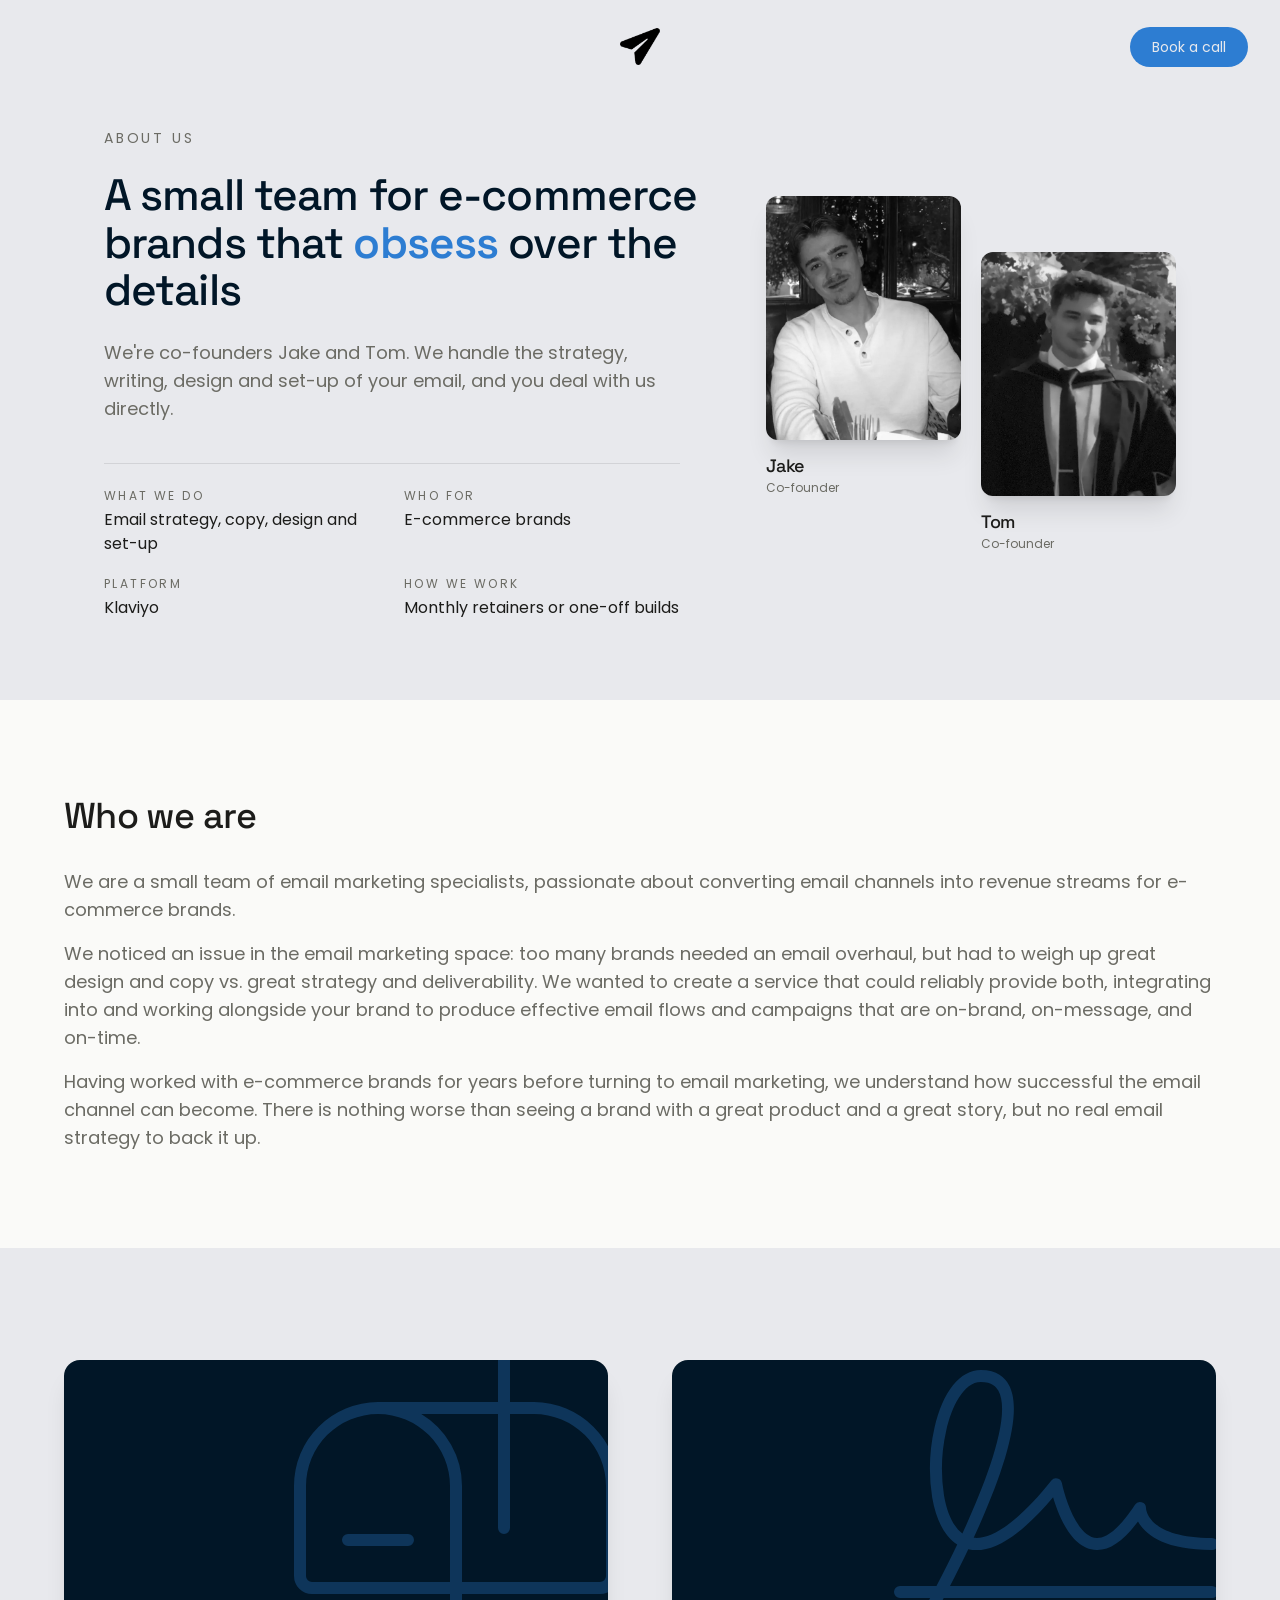
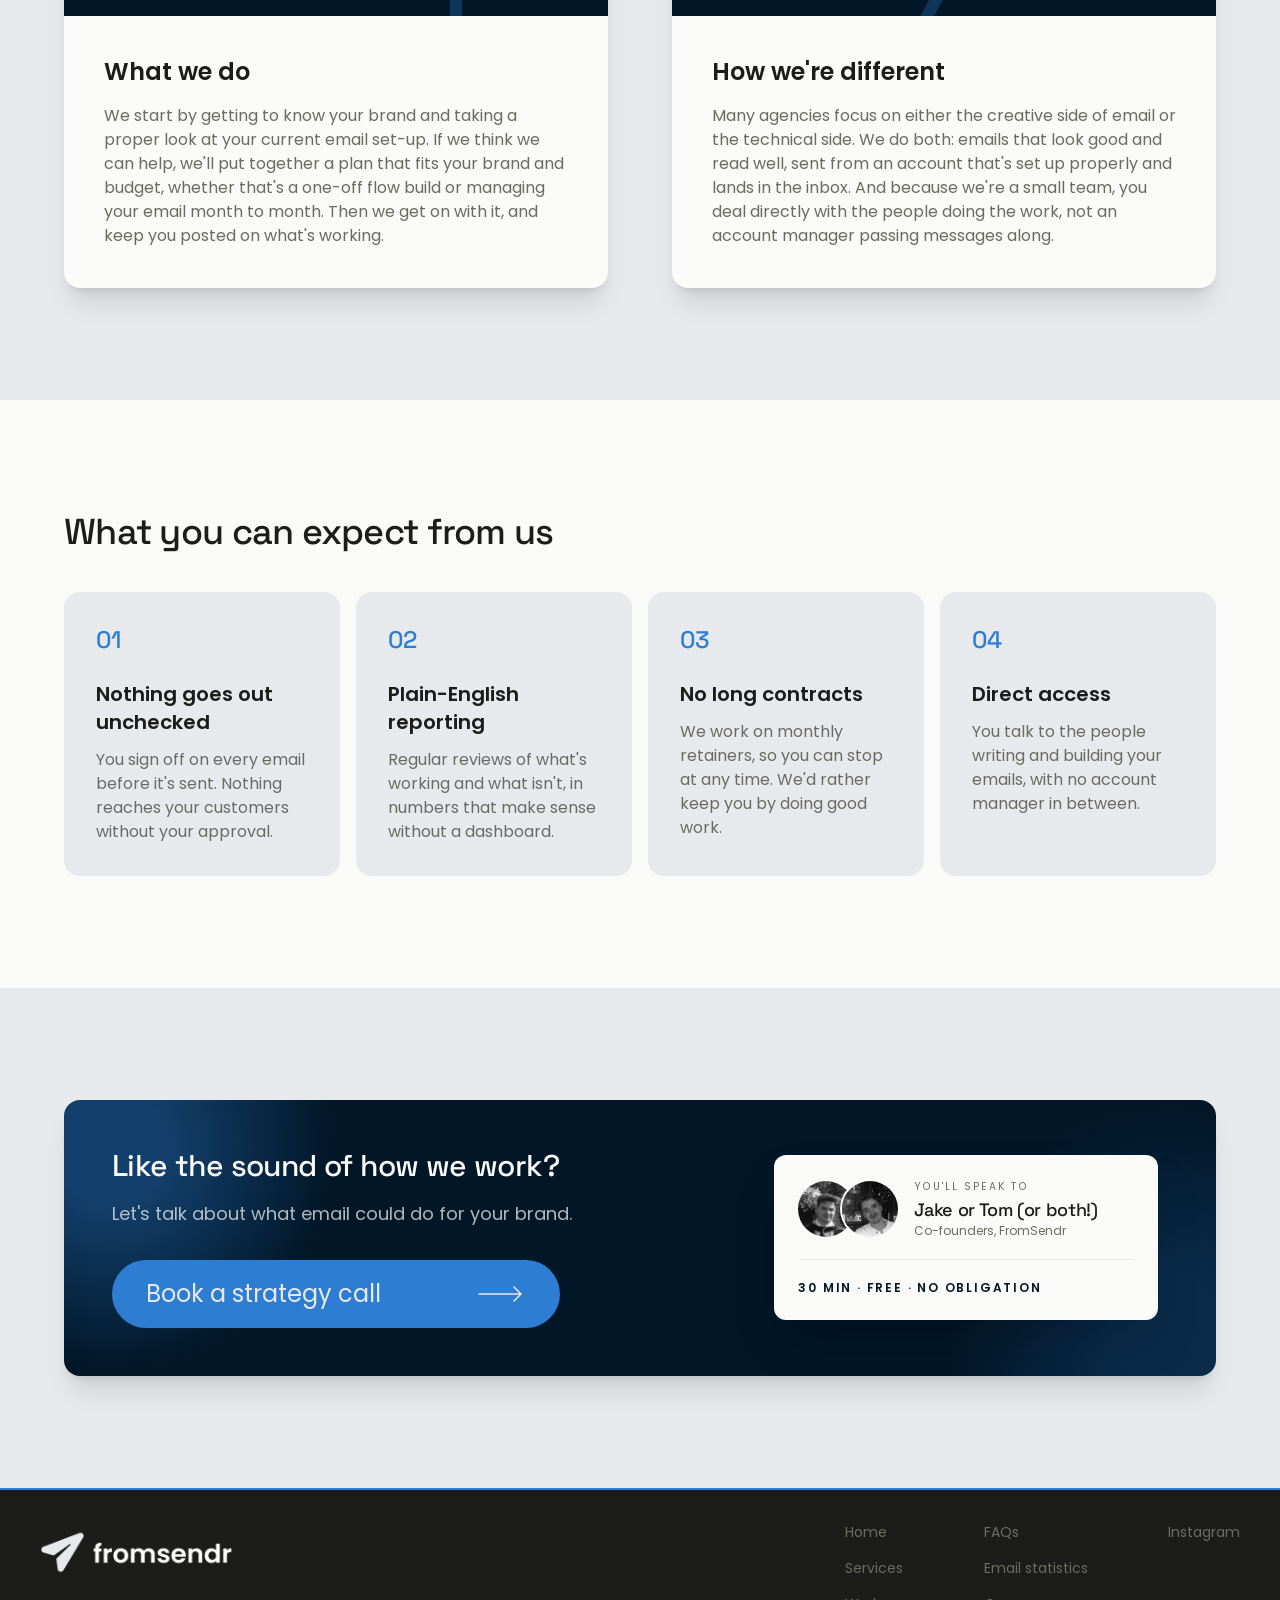
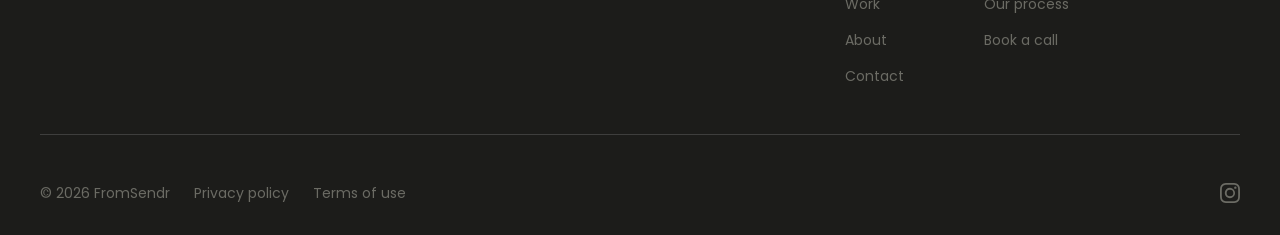
==== commit fcc6fe0b: "Redesign pages, add legal pages, and prepare for GitHub Pages - Redesigned index, work and about; se" ====
--- a/about.html
+++ b/about.html
@@ -1,5 +1,5 @@
 <!DOCTYPE html>
-<html lang="en">
+<html lang="en-GB">
 <head>
   <meta charset="UTF-8">
   <meta name="viewport" content="width=device-width, initial-scale=1.0">
@@ -13,6 +13,7 @@
   <meta property="og:locale" content="en_GB">
   <meta property="og:title" content="About FromSendr">
   <meta property="og:description" content="A small team of email marketing specialists covering both the creative and the technical side of email for e-commerce brands.">
+  <link rel="canonical" href="https://fromsendr.com/about.html">
   <meta property="og:url" content="https://fromsendr.com/about.html">
   <meta property="og:image" content="https://fromsendr.com/images/og-image.jpg">
   <meta property="og:image:width" content="1200">
@@ -23,13 +24,15 @@
   <link rel="preconnect" href="https://fonts.googleapis.com">
   <link rel="preconnect" href="https://fonts.gstatic.com" crossorigin>
   <link rel="stylesheet" href="styles.css">
-  <link href="https://fonts.googleapis.com/css2?family=Space+Grotesk:wght@500..600&family=Poppins:ital,wght@0,400;0,600;0,700;1,700&display=swap" rel="stylesheet">
-
-  <!-- Built from tailwind.input.css + tailwind.config.js (see CLAUDE.md); must stay after styles.css -->
+  <link href="https://fonts.googleapis.com/css2?family=Space+Grotesk:wght@500..600&family=Poppins:wght@400;600;700&display=swap" rel="stylesheet">
+
+  <!-- Built from tailwind.input.css + tailwind.config.js; must stay after styles.css -->
   <link rel="stylesheet" href="tailwind.css">
 </head>
 
 <body class="bg-platinum text-ink font-sans antialiased">
+
+  <a href="#main" class="skip-link">Skip to content</a>
 
   <!-- ========== NAV (same as index.html) ========== -->
   <!-- Only the logo shows by default; hovering it (or tapping, on touch) drops the nav panel down. See .site-logo/.site-nav in styles.css -->
@@ -39,26 +42,20 @@
   </a>
   <nav id="site-nav" class="site-nav flex flex-col items-end gap-10 md:flex-row md:flex-wrap md:justify-center md:gap-x-16 md:gap-y-4 lg:gap-x-32 text-sm font-bold uppercase" aria-label="Main navigation">
     <a href="index.html" class="nav-link">Home</a>
-    <a href="services.html" class="nav-link">Services</a>
     <a href="work.html" class="nav-link">Work</a>
     <a href="about.html" class="nav-link-selected">About</a>
-    <a href="contact.html" class="nav-link">Contact</a>
     <!-- Phones: a booking button at the bottom of the drawer (the fixed .site-cta below is md+ only) -->
-    <a href="contact.html" class="btn btn-sm md:hidden mt-auto w-full justify-center font-normal normal-case">Book a call</a>
+    <a href="index.html#contact" class="btn btn-sm md:hidden mt-auto w-full justify-center font-normal normal-case">Book a call</a>
   </nav>
-  <!-- Always-visible booking button, top-right on md+ (not on contact.html). Sits above the nav panel, see .site-cta -->
-  <a href="contact.html" class="btn btn-sm site-cta hidden md:inline-flex">Book a call</a>
-
-  <!-- ========== INTRO ==========
-    Shared inner-page hero (index's split at content height): headline, intro and quick facts on the
-    left; the founders on the right, in two staggered columns like index's emails (below lg, under
-    the copy). Photos are 600x750 crops in images/people/*-hero.webp, shown in greyscale (the CSS
-    grayscale class) so two very different shots read as a set; drop the class for colour.
-  -->
+  <!-- Always-visible booking button, top-right on md+ (on every page). Sits above the nav panel, see .site-cta -->
+  <a href="index.html#contact" class="btn btn-sm site-cta hidden md:inline-flex">Book a call</a>
+
+  <main id="main">
+  <!-- ========== INTRO ========== -->
   <header class="mx-auto max-w-6xl px-6 md:px-10 pt-28 md:pt-32 pb-14 md:pb-20 grid gap-10 lg:grid-cols-[1.5fr_1fr] lg:gap-12 items-center">
     <div>
       <p class="text-xs md:text-sm uppercase tracking-[0.2em] text-stone">About us</p>
-      <h1 class="mt-5 md:mt-6 font-display text-4xl md:text-[2.75rem] leading-[1.08] text-navy">A small email team for <span class="whitespace-nowrap">e-commerce</span> brands that sweat the <span class="font-semibold text-blue">details</span></h1>
+      <h1 class="mt-5 md:mt-6 font-display text-4xl md:text-[2.75rem] leading-[1.08] text-navy">A small team for <span class="whitespace-nowrap">e-commerce</span> brands that <span class="font-semibold text-blue">obsess</span> over the details</h1>
       <p class="mt-6 text-stone text-sm md:text-lg max-w-xl leading-relaxed">We're co-founders Jake and Tom. We handle the strategy, writing, design and set-up of your email, and you deal with us directly.</p>
       <dl class="mt-8 md:mt-10 grid grid-cols-2 gap-x-6 gap-y-5 max-w-xl border-t border-ink/10 pt-6">
         <div>
@@ -100,7 +97,7 @@
   <!-- ========== Who we are ========== -->
   <section id="who-we-are" class="bg-paper px-6 md:px-10 py-16 md:py-24 text-left">
     <div class="mx-auto md:max-w-6xl flex flex-col gap-4 md:gap-8">
-      <h2 class="font-display text-2xl md:text-3xl">Who we are</h2>
+      <h2 class="font-display text-2xl md:text-3xl lg:text-4xl">Who we are</h2>
       <div class="flex flex-col gap-4 text-stone text-sm md:text-lg leading-relaxed">
         <p>
           We are a small team of email marketing specialists, passionate about converting email channels into revenue streams for e-commerce brands.
@@ -117,19 +114,16 @@
     </div>
   </section>
 
-  <!-- ========== WHAT WE DO / WHAT MAKES US DIFFERENT ==========
-    Two cards (stacked on mobile) in the services.html style: a navy panel with an oversized, faded
-    Phosphor icon (Thin; images/svgs/about-page/) bleeding off its bottom-right, then the copy.
-  -->
+  <!-- ========== WHAT WE DO / WHAT MAKES US DIFFERENT ========== -->
   <section class="px-6 md:px-10 py-16 md:py-28">
     <div class="mx-auto max-w-6xl grid gap-10 md:grid-cols-2 md:gap-16">
       <div id="what-we-do" class="scroll-mt-8 min-w-0 relative flex flex-col bg-paper rounded-[1rem] shadow-xl">
         <div class="relative flex items-center justify-center min-h-40 md:min-h-64 p-6 sm:p-10 bg-navy rounded-t-[1rem] overflow-hidden" aria-hidden="true">
-          <!-- Phosphor "mailbox-thin" (images/svgs/about-page/mailbox-thin.svg), inlined so the colour classes apply -->
+          <!-- Phosphor "mailbox-thin", inlined so the colour classes apply -->
           <svg viewBox="0 0 256 256" class="absolute -right-6 -bottom-10 w-56 sm:w-64 md:-right-10 md:-bottom-20 md:w-80 lg:w-96 h-auto text-blue/30" fill="currentColor"><path d="M100,152a4,4,0,0,1-4,4H56a4,4,0,0,1,0-8H96A4,4,0,0,1,100,152Zm136-36v60a12,12,0,0,1-12,12H132v36a4,4,0,0,1-8,0V188H32a12,12,0,0,1-12-12V116A56.06,56.06,0,0,1,76,60h80V24a4,4,0,0,1,4-4h32a4,4,0,0,1,0,8H164V60h16A56.06,56.06,0,0,1,236,116ZM124,180V116a48,48,0,0,0-96,0v60a4,4,0,0,0,4,4Zm104-64a48.05,48.05,0,0,0-48-48H164v76a4,4,0,0,1-8,0V68H104.82A56,56,0,0,1,132,116v64h92a4,4,0,0,0,4-4Z"/></svg>
         </div>
         <div class="p-8 md:p-10">
-          <h2 class="font-display text-xl md:text-2xl mb-4">What we do</h2>
+          <h2 class="text-xl md:text-2xl font-semibold mb-4">What we do</h2>
           <p class="text-stone text-xs md:text-base leading-relaxed">
             We start by getting to know your brand and taking a proper look at your current email set-up.
             If we think we can help, we'll put together a plan that fits your brand and budget, whether that's a one-off flow build or managing your email month to month.
@@ -139,11 +133,11 @@
       </div>
       <div id="different" class="scroll-mt-8 min-w-0 relative flex flex-col bg-paper rounded-[1rem] shadow-xl">
         <div class="relative flex items-center justify-center min-h-40 md:min-h-64 p-6 sm:p-10 bg-navy rounded-t-[1rem] overflow-hidden" aria-hidden="true">
-          <!-- Phosphor "signature-thin" (images/svgs/about-page/signature-thin.svg), inlined so the colour classes apply -->
+          <!-- Phosphor "signature-thin", inlined so the colour classes apply -->
           <svg viewBox="0 0 256 256" class="absolute -right-6 -bottom-10 w-56 sm:w-64 md:-right-8 md:-bottom-24 md:w-80 lg:w-96 h-auto text-blue/30" fill="currentColor"><path d="M232,172H57.32c4-7.83,8.18-16.11,12.21-24.56,15.14,3.55,34.13-8.06,56.54-34.59,3.67,12.5,12.53,34.83,29.08,35.15h.35c8.71,0,17.64-6.25,27.16-19.06C187.17,137.14,199.31,148,232,148a4,4,0,0,0,0-8c-42.88,0-44-19.24-44-20a4,4,0,0,0-7.35-2.18C168.74,136.1,160.42,140,155.48,140h-.18c-13-.25-21.29-26.52-23.38-36.61a4,4,0,0,0-7-1.69c-20.94,26.27-39.06,39.55-51.8,38.2C97.31,87.5,105.19,53.16,96.49,37.77,94,33.31,88.7,28,77.91,28,64.09,28,52.54,42.41,47,66.54A122.7,122.7,0,0,0,45.46,113c2.64,15.29,8.39,26.05,16.69,31.35-4.58,9.6-9.3,19-13.84,27.68H24a4,4,0,0,0,0,8H44.1c-12.87,24.17-23.37,41.68-23.53,41.94a4,4,0,0,0,1.37,5.49A3.93,3.93,0,0,0,24,228a4,4,0,0,0,3.43-1.94c.16-.27,11.85-19.75,25.72-46.06H232a4,4,0,0,0,0-8ZM53.34,111.61a114.81,114.81,0,0,1,1.49-43.29C58.4,52.7,66.34,36,77.91,36c7.52,0,10.23,3.26,11.61,5.7C99,58.4,79.92,106,65.6,137,59.76,132.69,55.46,123.83,53.34,111.61Z"/></svg>
         </div>
         <div class="p-8 md:p-10">
-          <h2 class="font-display text-xl md:text-2xl mb-4">How we're different</h2>
+          <h2 class="text-xl md:text-2xl font-semibold mb-4">How we're different</h2>
           <p class="text-stone text-xs md:text-base leading-relaxed">
             Many agencies focus on either the creative side of email or the technical side. We do both: emails that look good and read well, sent from an account that's set up properly and lands in the inbox.
             And because we're a small team, you deal directly with the people doing the work, not an account manager passing messages along.
@@ -156,7 +150,7 @@
   <!-- ========== WHAT TO EXPECT ========== -->
   <section id="core-concepts" class="bg-paper px-6 md:px-10 py-16 md:py-28">
     <div class="mx-auto max-w-6xl">
-      <h2 class="mb-8 md:mb-10 font-display text-2xl md:text-3xl">What you can expect from us</h2>
+      <h2 class="mb-8 md:mb-10 font-display text-2xl md:text-3xl lg:text-4xl">What you can expect from us</h2>
       <ol class="grid gap-3 md:gap-4 grid-cols-2 lg:grid-cols-4">
         <li class="bg-platinum p-4 sm:p-8 rounded-[1rem]">
           <span class="font-display text-xl md:text-2xl text-blue">01</span>
@@ -182,22 +176,17 @@
     </div>
   </section>
 
-  <!-- ========== CTA ==========
-    Navy card (shared by work.html, about.html and services.html; keep in sync apart from the copy):
-    heading, copy and button on one side; on md+ a "who you'll talk to" card with both founders' avatars
-    (on phones the avatars + "You'll speak to..." sit above the button instead). Same card as index.html.
-    The two soft glows are the card's .cta-glow background (styles.css).
-  -->
+  <!-- ========== CTA ========== -->
   <section class="px-6 md:px-10 py-16 md:py-28">
-    <div class="relative cta-glow mx-auto max-w-6xl grid gap-10 md:gap-12 md:grid-cols-[3fr_2fr] items-center px-5 py-8 md:p-12 bg-navy rounded-[1rem] shadow-xl overflow-hidden">
+    <div class="relative cta-glow mx-auto max-w-6xl grid gap-10 md:gap-12 md:grid-cols-[3fr_2fr] items-center px-5 py-7 md:p-12 bg-navy rounded-[1rem] shadow-xl overflow-hidden">
       <div class="relative flex flex-col items-center md:items-start text-center md:text-left">
         <h2 class="font-display text-2xl md:text-3xl text-paper">Like the sound of how we work?</h2>
-        <p class="text-sm md:text-lg text-paper/70 mt-4 max-w-xl">Let's talk about what email could do for your brand.</p>
-        <div class="md:hidden mt-6 flex items-center gap-3">
+        <p class="hidden sm:flex text-sm md:text-lg text-paper/70 mt-4 max-w-xl">Let's talk about what email could do for your brand.</p>
+        <div class="md:hidden mt-5 flex items-center gap-3">
           <span class="flex -space-x-3"><img src="images/people/tom-avatar.webp" alt="" width="160" height="160" loading="lazy" decoding="async" class="h-10 w-10 rounded-full object-cover grayscale ring-2 ring-navy"><img src="images/people/jake-avatar.webp" alt="" width="160" height="160" loading="lazy" decoding="async" class="h-10 w-10 rounded-full object-cover grayscale ring-2 ring-navy"></span>
           <span class="text-sm text-paper/80 text-left">You'll speak to Jake or Tom <span class="whitespace-nowrap">(or both!)</span></span>
         </div>
-        <a href="contact.html" class="btn w-full max-w-md mt-8 md:mt-10 gap-4 md:gap-12">
+        <a href="index.html#contact" class="btn w-full max-w-md mt-6 md:mt-8 gap-4 md:gap-12">
           Book a strategy call
           <svg xmlns="http://www.w3.org/2000/svg" width="48" height="16" viewBox="0 0 48 16" fill="none" aria-hidden="true" class="btn-arrow">
             <path d="M1 8H43M43 8L36 1M43 8L36 15" stroke="currentColor" stroke-width="1.5" stroke-linecap="round" stroke-linejoin="round"/>
@@ -213,36 +202,31 @@
             <span class="block mt-0.5 text-xs text-stone">Co-founders, FromSendr</span>
           </span>
         </div>
-        <ul class="mt-5 pt-5 border-t border-platinum space-y-3 text-sm text-stone">
-            <li class="flex gap-3"><svg xmlns="http://www.w3.org/2000/svg" viewBox="0 0 16 16" fill="none" aria-hidden="true" class="mt-0.5 h-4 w-4 shrink-0 text-blue"><path d="M3 8.5L6.5 12L13 4.5" stroke="currentColor" stroke-width="2" stroke-linecap="round" stroke-linejoin="round"/></svg><span>A look through your flows, campaigns and list</span></li>
-            <li class="flex gap-3"><svg xmlns="http://www.w3.org/2000/svg" viewBox="0 0 16 16" fill="none" aria-hidden="true" class="mt-0.5 h-4 w-4 shrink-0 text-blue"><path d="M3 8.5L6.5 12L13 4.5" stroke="currentColor" stroke-width="2" stroke-linecap="round" stroke-linejoin="round"/></svg><span>The first changes we'd make, in priority order</span></li>
-            <li class="flex gap-3"><svg xmlns="http://www.w3.org/2000/svg" viewBox="0 0 16 16" fill="none" aria-hidden="true" class="mt-0.5 h-4 w-4 shrink-0 text-blue"><path d="M3 8.5L6.5 12L13 4.5" stroke="currentColor" stroke-width="2" stroke-linecap="round" stroke-linejoin="round"/></svg><span>Honest advice, with no obligation to work with us</span></li>
-        </ul>
-        <p class="mt-5 text-xs font-semibold uppercase tracking-[0.15em] text-navy">30 min &middot; Free</p>
-      </div>
-    </div>
-  </section>
+        <p class="mt-5 pt-5 border-t border-platinum text-xs font-semibold uppercase tracking-[0.15em] text-navy">30 min &middot; Free &middot; No obligation</p>
+      </div>
+    </div>
+  </section>
+  </main>
 
   <!-- ========== FOOTER (same as index.html) ========== -->
   <footer class="mx-auto px-6 md:px-10 py-8 text-sm bg-ink border-t-2 border-blue text-stone flex flex-col gap-12">
     <div class="flex justify-between">
       <div class="flex flex-col justify-start gap-8">
         <img src="images/wordmark-platinum-footer.webp" alt="FromSendr" width="400" height="108" loading="lazy" decoding="async" class="w-24 sm:w-32 md:w-48">
-        <img src="images/klaviyo-partner.png" alt="Klaviyo Partner" width="800" height="337" loading="lazy" decoding="async" class="hidden w-14 sm:w-20 md:w-28">
       </div>
       <div class="flex justify-end gap-20">
         <div class="flex flex-col gap-4 text-xs text-right md:text-left md:text-sm">
           <a href="index.html" class="footer-link">Home</a>
-          <a href="services.html" class="footer-link">Services</a>
+          <a href="index.html#services" class="footer-link">Services</a>
           <a href="work.html" class="footer-link">Work</a>
           <a href="about.html" class="footer-link">About</a>
-          <a href="contact.html" class="footer-link">Contact</a>
+          <a href="index.html#contact" class="footer-link">Contact</a>
         </div>
         <div class="hidden md:flex flex-col gap-4 text-xs md:text-sm">
-          <a href="services.html#faq" class="footer-link">FAQs</a>
+          <a href="index.html#faq" class="footer-link">FAQs</a>
           <a href="index.html#statistics" class="footer-link">Email statistics</a>
-          <a href="services.html#process" class="footer-link">Our process</a>
-          <a href="contact.html#booking" class="footer-link">Book a call</a>
+          <a href="index.html#process" class="footer-link">Our process</a>
+          <a href="index.html#booking" class="footer-link">Book a call</a>
         </div>
         <div class="hidden lg:flex flex-col gap-4 text-xs md:text-sm">
           <a href="https://www.instagram.com/fromsendr/" target="_blank" rel="noopener noreferrer" class="footer-link">Instagram</a>
@@ -250,8 +234,8 @@
       </div>
     </div>
     <div class="h-[1px] bg-silver/20"></div>
-    <div class="flex justify-between">
-      <span>© 2026 FromSendr</span>
+    <div class="flex justify-between text-xs md:text-sm">
+      <span class="flex flex-wrap gap-x-3 md:gap-x-6 gap-y-2"><span>© 2026 FromSendr</span><a href="privacy.html" class="footer-link">Privacy policy</a><a href="terms.html" class="footer-link">Terms of use</a></span>
       <div class="flex gap-6">
         <a href="https://www.instagram.com/fromsendr/" target="_blank" rel="noopener noreferrer" class="footer-link" title="Instagram" aria-label="FromSendr on Instagram">
           <svg xmlns="http://www.w3.org/2000/svg" width="20" height="20" fill="currentColor" viewBox="0 0 16 16">
--- a/styles.css
+++ b/styles.css
@@ -7,6 +7,7 @@
     --color-platinum: #E8E9ED;
     --color-silver: #C5C5C5;
     --color-navy: #011627;
+    --color-dark-navy: #020e18;
     --color-orange: #EB4511;
 }
 
@@ -16,6 +17,32 @@
 .font-display {
     font-weight: 500;
     letter-spacing: -0.02em;
+}
+
+/* "Skip to content": the first thing in every page, off-screen until it gets keyboard focus */
+.skip-link {
+    position: fixed;
+    top: 1rem;
+    left: 1rem;
+    z-index: 60;
+    padding: 0.5rem 1rem;
+    border-radius: 0.5rem;
+    background-color: var(--color-navy);
+    color: var(--color-paper);
+    font-size: 0.875rem;
+    transform: translateY(-200%);
+}
+
+.skip-link:focus {
+    transform: none;
+}
+
+/* Index typewriter: with reduced motion the first phrase stays put (script.js), so drop the
+   blinking cursor too (`html` so it outranks the cursor's Tailwind inline-block) */
+@media (prefers-reduced-motion: reduce) {
+    html .typewriter-cursor {
+        display: none;
+    }
 }
 
 /* Site nav: only the logo is visible by default, fixed top-centre. The logo is
@@ -90,7 +117,7 @@
     z-index: 40;
     /* Top padding clears the logo, so the links sit centred just below it */
     padding: 6.5rem 1.5rem 2rem;
-    background-color: var(--color-ink);
+    background-color: var(--color-dark-navy);
     transform: translateY(-100%);
     visibility: hidden;
     /* Closing waits briefly, so a slightly slow move off the logo doesn't drop it */
@@ -212,7 +239,7 @@
     }
 }
 
-/* Buttons: every CTA uses .btn (plus a colour variant like .btn-hero if needed).
+/* Buttons: every CTA uses .btn (plus .btn-sm for the compact header/drawer button).
    Colours come from the --btn-* variables, so a variant only overrides those.
    Base rules use `html body :where(.btn)`: two element selectors (0,0,2) beat
    Tailwind's preflight reset (`* { border-width: 0 }`, `a { color: inherit }`)
@@ -223,7 +250,7 @@
     --btn-bg: var(--color-blue);
     --btn-border: transparent;
     --btn-fill: var(--color-platinum);
-    --btn-hover-color: var(--color-navy);
+    --btn-hover-color: var(--color-blue);
 }
 
 html body :where(.btn) {
@@ -235,13 +262,11 @@
     gap: 3rem;
     padding: 1rem 1.5rem;
     border: 2px solid var(--btn-border);
-    border-radius: 0.5rem;
-    /* Crops the ::before fill to the rounded corners (see below). The button's own shadow isn't clipped */
+    border-radius: 3rem;
+    /* Crops the ::before fill to the rounded corners (see below) */
     overflow: hidden;
     background-color: var(--btn-bg);
     color: var(--btn-color);
-    /* Tailwind's shadow-xl */
-    box-shadow: 0 20px 25px -5px rgb(0 0 0 / 0.1), 0 8px 10px -6px rgb(0 0 0 / 0.1);
     font-family: "Poppins", sans-serif;
     font-size: 1rem;
     line-height: 1.5rem;
@@ -292,7 +317,6 @@
     padding: 0.5rem 1.25rem;
     font-size: 0.875rem;
     line-height: 1.25rem;
-    box-shadow: 0 4px 6px -1px rgb(0 0 0 / 0.1), 0 2px 4px -2px rgb(0 0 0 / 0.1);
 }
 
 /* Header booking button: fixed top-right, vertically centred on the logo (logo centre is
@@ -351,14 +375,20 @@
     width: var(--target);
 }
 
-/* White text on a painted blue brush stroke (index "Timing matters."). The SVG
-   stretches to the text's box, so padding sets how far the paint runs past the
-   words. */
-.brush-stroke {
-    width: fit-content;
-    padding: 0.4em 1.2em;
-    color: #fff;
-    background: url(images/brush-stroke.svg) center / 100% 100% no-repeat;
+/* Waffle charts (index "2% of sends / 37% of sales"): a 10x10 grid drawn in CSS instead of 100
+   spans. The mask cuts the element into rounded squares (each tile is a 0.8 square plus a 0.2 gap,
+   and 10 tiles span 9.8 squares' worth so the last gap falls outside). Behind it: platinum, then
+   --rows full rows of blue, then --rem blue squares on the next row (inline style, e.g.
+   `--rows: 3; --rem: 7` for 37). The element is square, so % works for both axes. */
+.waffle {
+    --tile: calc(100% / 9.8);
+    aspect-ratio: 1;
+    background:
+        linear-gradient(to bottom, transparent calc(var(--rows) * var(--tile)), var(--color-blue) 0 calc((var(--rows) + 1) * var(--tile)), transparent 0) 0 0 / calc(var(--rem) * var(--tile)) 100% no-repeat,
+        linear-gradient(to bottom, var(--color-blue) calc(var(--rows) * var(--tile)), transparent 0),
+        var(--color-platinum);
+    -webkit-mask: url("data:image/svg+xml,%3Csvg xmlns='http://www.w3.org/2000/svg' viewBox='0 0 10 10'%3E%3Crect width='8' height='8' rx='1.4'/%3E%3C/svg%3E") 0 0 / var(--tile) var(--tile);
+    mask: url("data:image/svg+xml,%3Csvg xmlns='http://www.w3.org/2000/svg' viewBox='0 0 10 10'%3E%3Crect width='8' height='8' rx='1.4'/%3E%3C/svg%3E") 0 0 / var(--tile) var(--tile);
 }
 
 /* Navy CTA card: soft blue glows in two corners. Gradients rather than blurred spans,
@@ -370,7 +400,130 @@
         radial-gradient(14rem circle at calc(100% - 3rem) calc(100% - 3rem), rgb(45 125 210 / 0.2) 25%, transparent);
 }
 
-/* Services FAQ: the open answer tucks up 0.5rem into the summary's bottom padding. It's
+/* Process steps (index): each card shows only its number and title. The header is a disclosure
+   <button> whose ::after stretches over the whole card, so a click/tap anywhere toggles .is-open
+   (script.js, which also sets aria-expanded); with a mouse, hovering opens it too.
+   Animating grid-template-rows 0fr -> 1fr works in every browser, unlike height: auto.
+   The closed description is visibility: hidden (after the slide), so screen readers skip it too. */
+.process-step-button::after {
+    content: "";
+    position: absolute;
+    inset: 0;
+    border-radius: inherit;
+}
+
+.process-step-button:focus-visible {
+    outline: none;
+}
+
+.process-step:has(.process-step-button:focus-visible) {
+    outline: 2px solid var(--color-blue);
+    outline-offset: 2px;
+}
+
+.process-step-detail {
+    display: grid;
+    grid-template-rows: 0fr;
+}
+
+.process-step-detail > div {
+    overflow: hidden;
+    visibility: hidden;
+}
+
+/* The open card turns navy with paper text and its number badge flips to silver with navy
+   text (these selectors outrank the Tailwind bg-platinum / bg-navy / text-stone / border-silver
+   classes on the card and its badge) */
+.process-step.is-open .process-step-detail {
+    grid-template-rows: 1fr;
+}
+
+.process-step.is-open .process-step-detail > div {
+    visibility: visible;
+}
+
+.process-step.is-open {
+    background-color: var(--color-navy);
+    color: var(--color-paper);
+}
+
+.process-step.is-open .process-step-number {
+    background-color: var(--color-silver);
+    color: var(--color-navy);
+}
+
+.process-step.is-open p {
+    color: rgb(253 253 253 / 0.85);
+}
+
+.process-step.is-open .process-step-toggle {
+    transform: rotate(45deg);
+    border-color: rgb(253 253 253 / 0.5);
+    color: var(--color-paper);
+}
+
+@media (hover: hover) and (pointer: fine) {
+    .process-step:hover .process-step-detail {
+        grid-template-rows: 1fr;
+    }
+
+    .process-step:hover .process-step-detail > div {
+        visibility: visible;
+    }
+
+    .process-step:hover {
+        background-color: var(--color-navy);
+        color: var(--color-paper);
+    }
+
+    .process-step:hover .process-step-number {
+        background-color: var(--color-silver);
+        color: var(--color-navy);
+    }
+
+    .process-step:hover p {
+        color: rgb(253 253 253 / 0.85);
+    }
+
+    .process-step:hover .process-step-toggle {
+        transform: rotate(45deg);
+        border-color: rgb(253 253 253 / 0.5);
+        color: var(--color-paper);
+    }
+}
+
+@media (prefers-reduced-motion: no-preference) {
+    .process-step,
+    .process-step p,
+    .process-step-number {
+        transition: background-color 0.2s ease, color 0.2s ease;
+    }
+
+    .process-step-detail {
+        transition: grid-template-rows 0.3s ease;
+    }
+
+    /* Hide only once the slide has finished closing */
+    .process-step-detail > div {
+        transition: visibility 0s linear 0.3s;
+    }
+
+    .process-step.is-open .process-step-detail > div {
+        transition: none;
+    }
+
+    .process-step-toggle {
+        transition: transform 0.2s ease, border-color 0.2s ease, color 0.2s ease;
+    }
+}
+
+@media (hover: hover) and (pointer: fine) and (prefers-reduced-motion: no-preference) {
+    .process-step:hover .process-step-detail > div {
+        transition: none;
+    }
+}
+
+/* Index FAQ: the open answer tucks up 0.5rem into the summary's bottom padding. It's
    done here rather than with -mt-2 on the answer, which the overflow clip below would cut off. */
 #faq details[open]::details-content {
     margin-top: -0.5rem;
@@ -437,7 +590,7 @@
     color: var(--color-platinum);
     font-size: 0.875rem;
     white-space: nowrap;
-    transition: all 0.2s ease;
+    transition: background-color 0.2s ease;
 }
 
 .email-preview-cta:hover {
@@ -506,13 +659,17 @@
    auto-scroll). Each card also scrolls vertically to read the whole email. */
 .archive-strip {
     display: flex;
+    background-color: var(--color-dark-navy);
     align-items: flex-start;
     gap: 0.8rem;
     overflow-x: auto;
-    padding-inline: 1.5rem;
-    padding-bottom: 1rem;
-    scrollbar-width: thin;
-    scrollbar-color: var(--color-blue) transparent;
+    padding: 1rem 1.5rem;
+    /* No visible scrollbar: it still scrolls by touch, trackpad, shift+wheel or drag */
+    scrollbar-width: none;
+}
+
+.archive-strip::-webkit-scrollbar {
+    display: none;
 }
 
 /* Mouse users can also click and drag the strip (work.js). No scroll-snap: mandatory
@@ -533,17 +690,16 @@
     flex: 0 0 auto;
     width: 9rem;
     height: 16rem;
-    border-radius: 1rem;
+    border-radius: 0.75rem;
     overflow-y: auto;
     overflow-x: hidden;
-    background: rgb(253 253 253 / 0.12);
-    padding: 4px;
+    background: transparent;
     scrollbar-width: thin;
     scrollbar-color: var(--color-blue) transparent;
 }
 
 .archive-card::-webkit-scrollbar {
-    width: 4px;
+    width: 3px;
 }
 
 .archive-card::-webkit-scrollbar-thumb {
@@ -558,6 +714,5 @@
     .archive-card {
         width: 16rem;
         height: 30rem;
-        padding: 6px;
-    }
-}
+    }
+}
